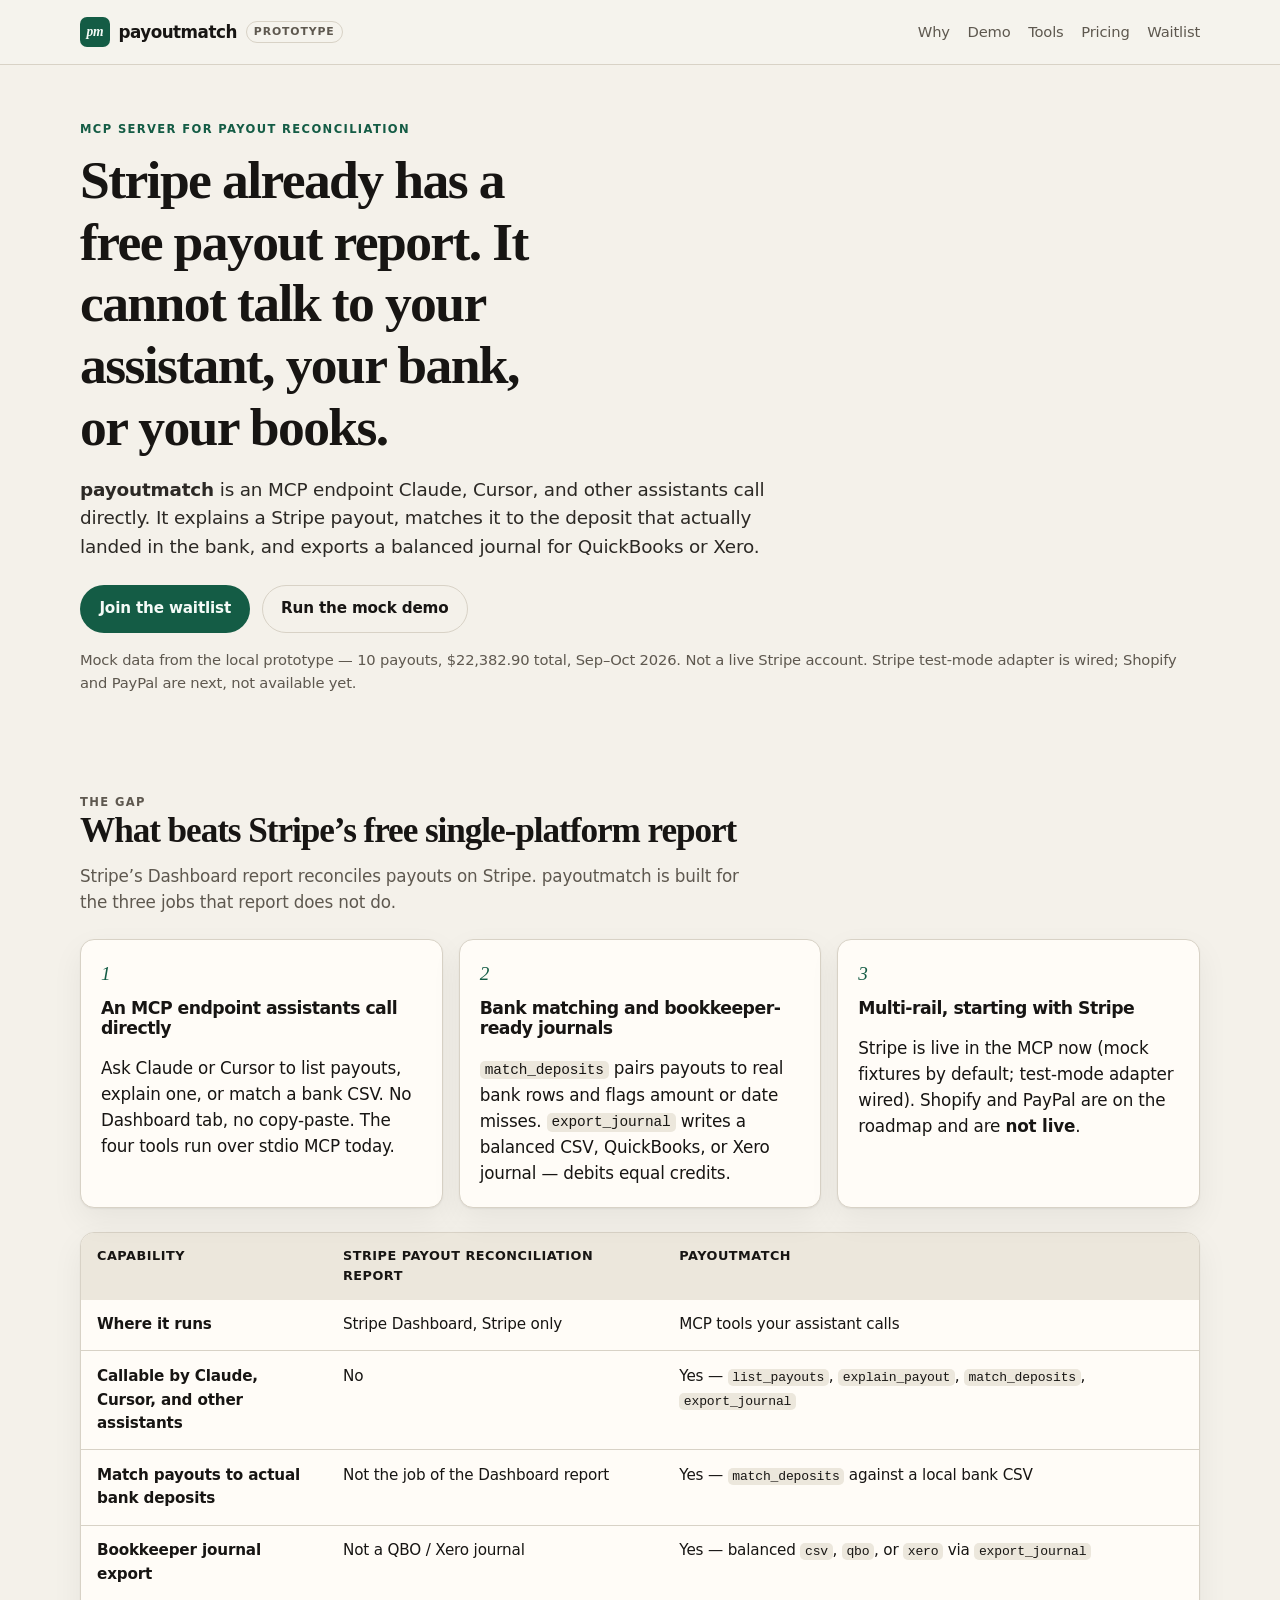
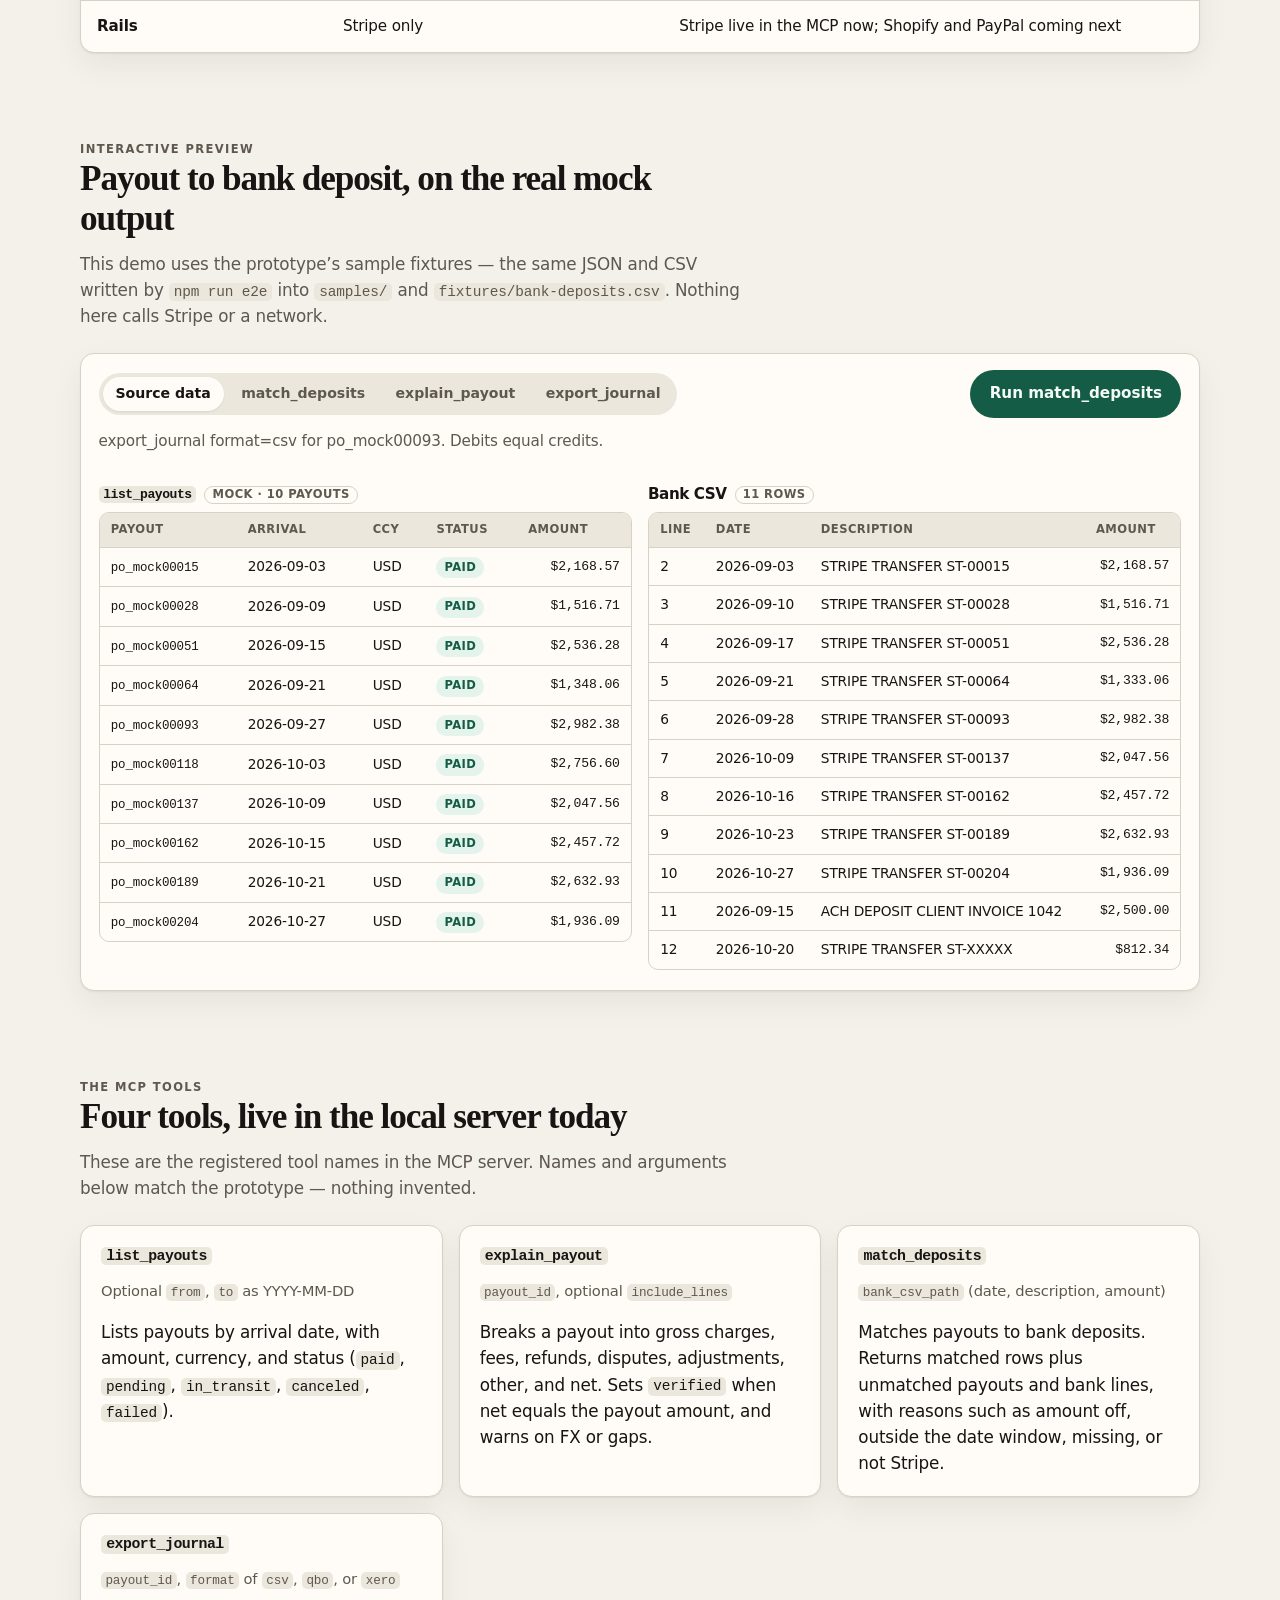
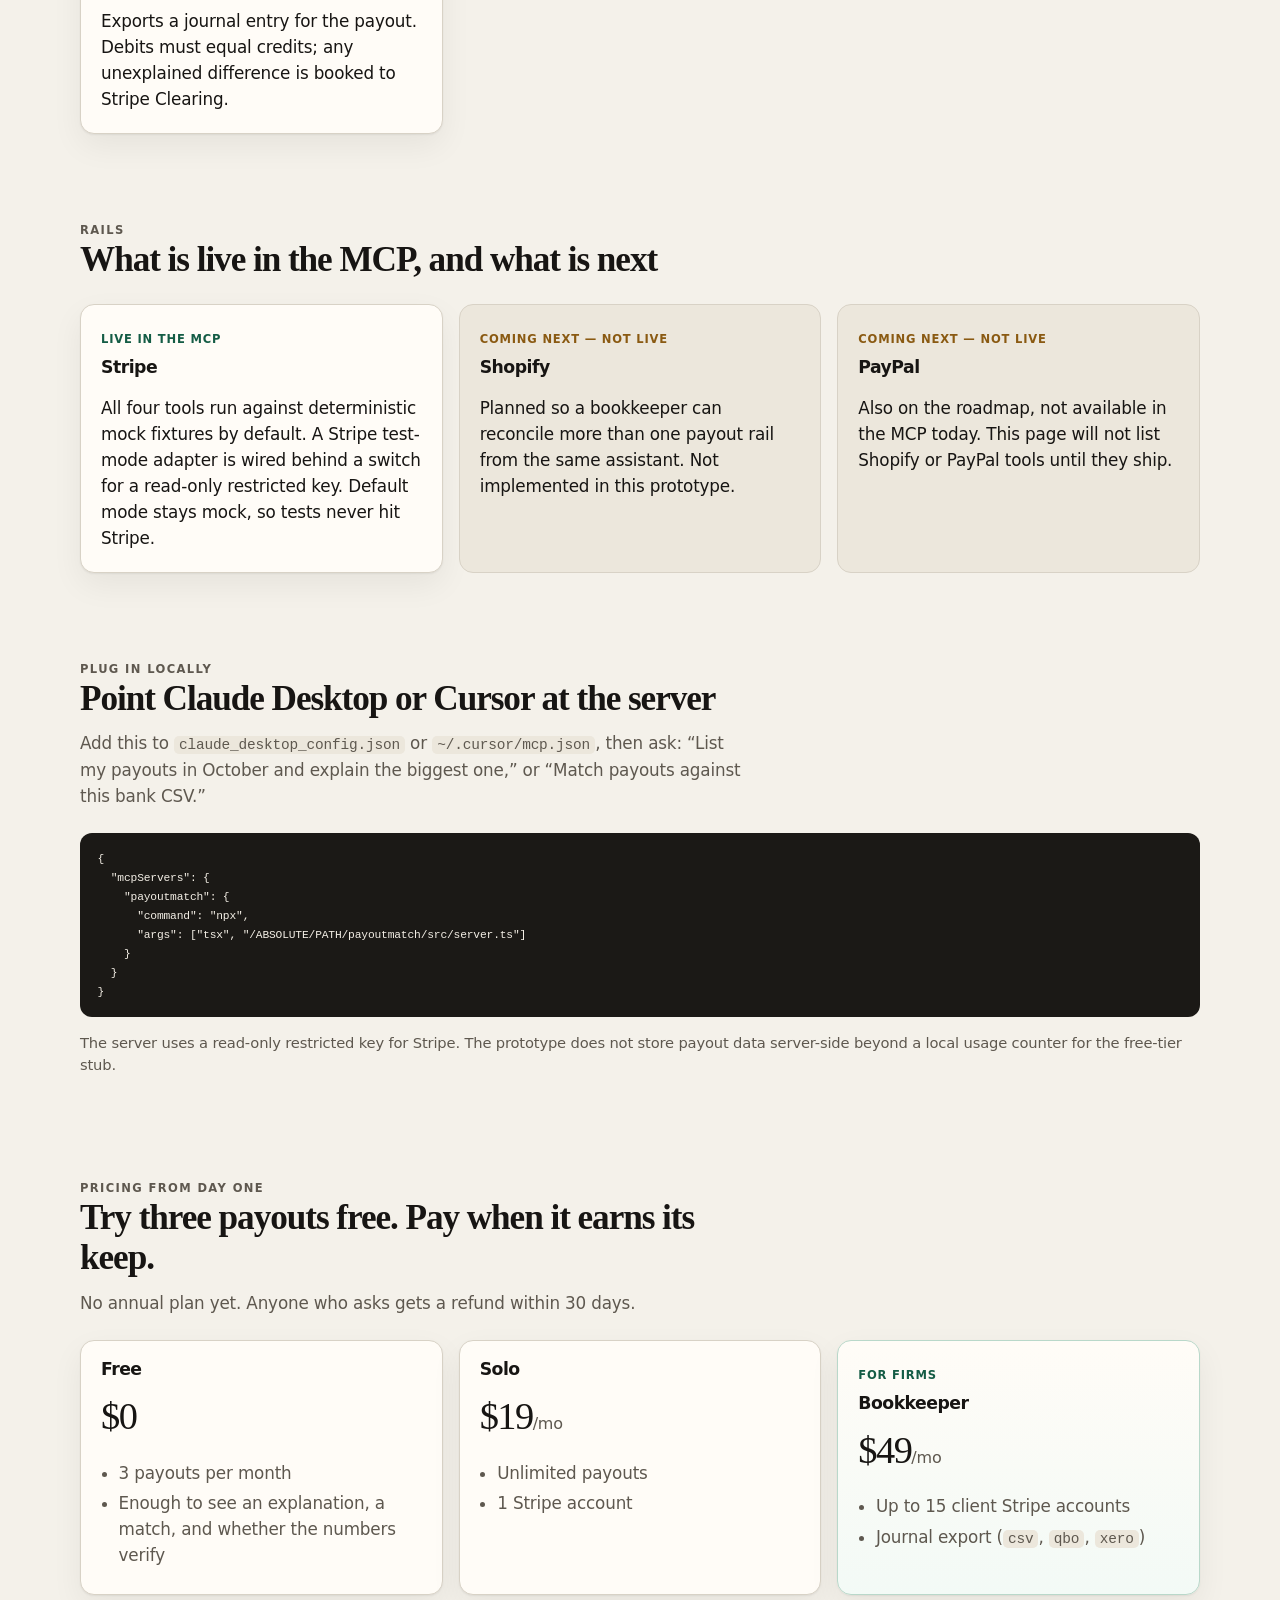
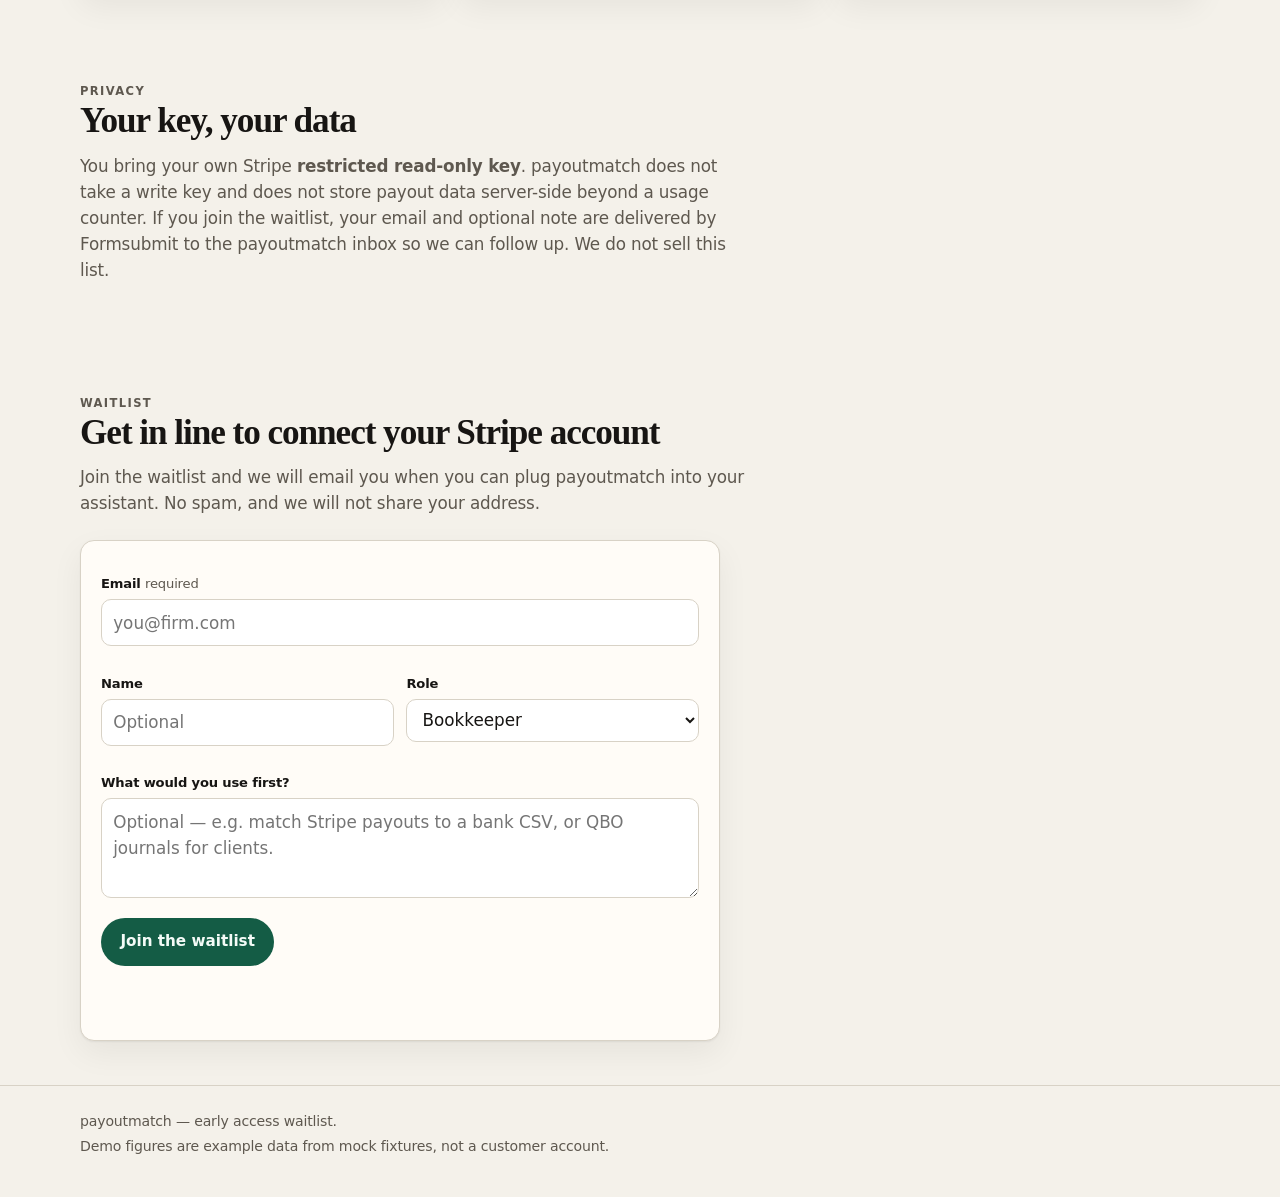
==== index.html @ 9a9a2bd5 "Publish payoutmatch landing at /payoutmatch/." ====
<!DOCTYPE html>
<html lang="en">
<head>
  <meta charset="utf-8">
  <meta name="viewport" content="width=device-width, initial-scale=1">
  <title>payoutmatch</title>
  <meta http-equiv="refresh" content="0; url=/payoutmatch/">
  <link rel="canonical" href="https://vuolo.github.io/payoutmatch/">
</head>
<body>
  <p>The payoutmatch waitlist is at <a href="/payoutmatch/">vuolo.github.io/payoutmatch/</a>.</p>
</body>
</html>
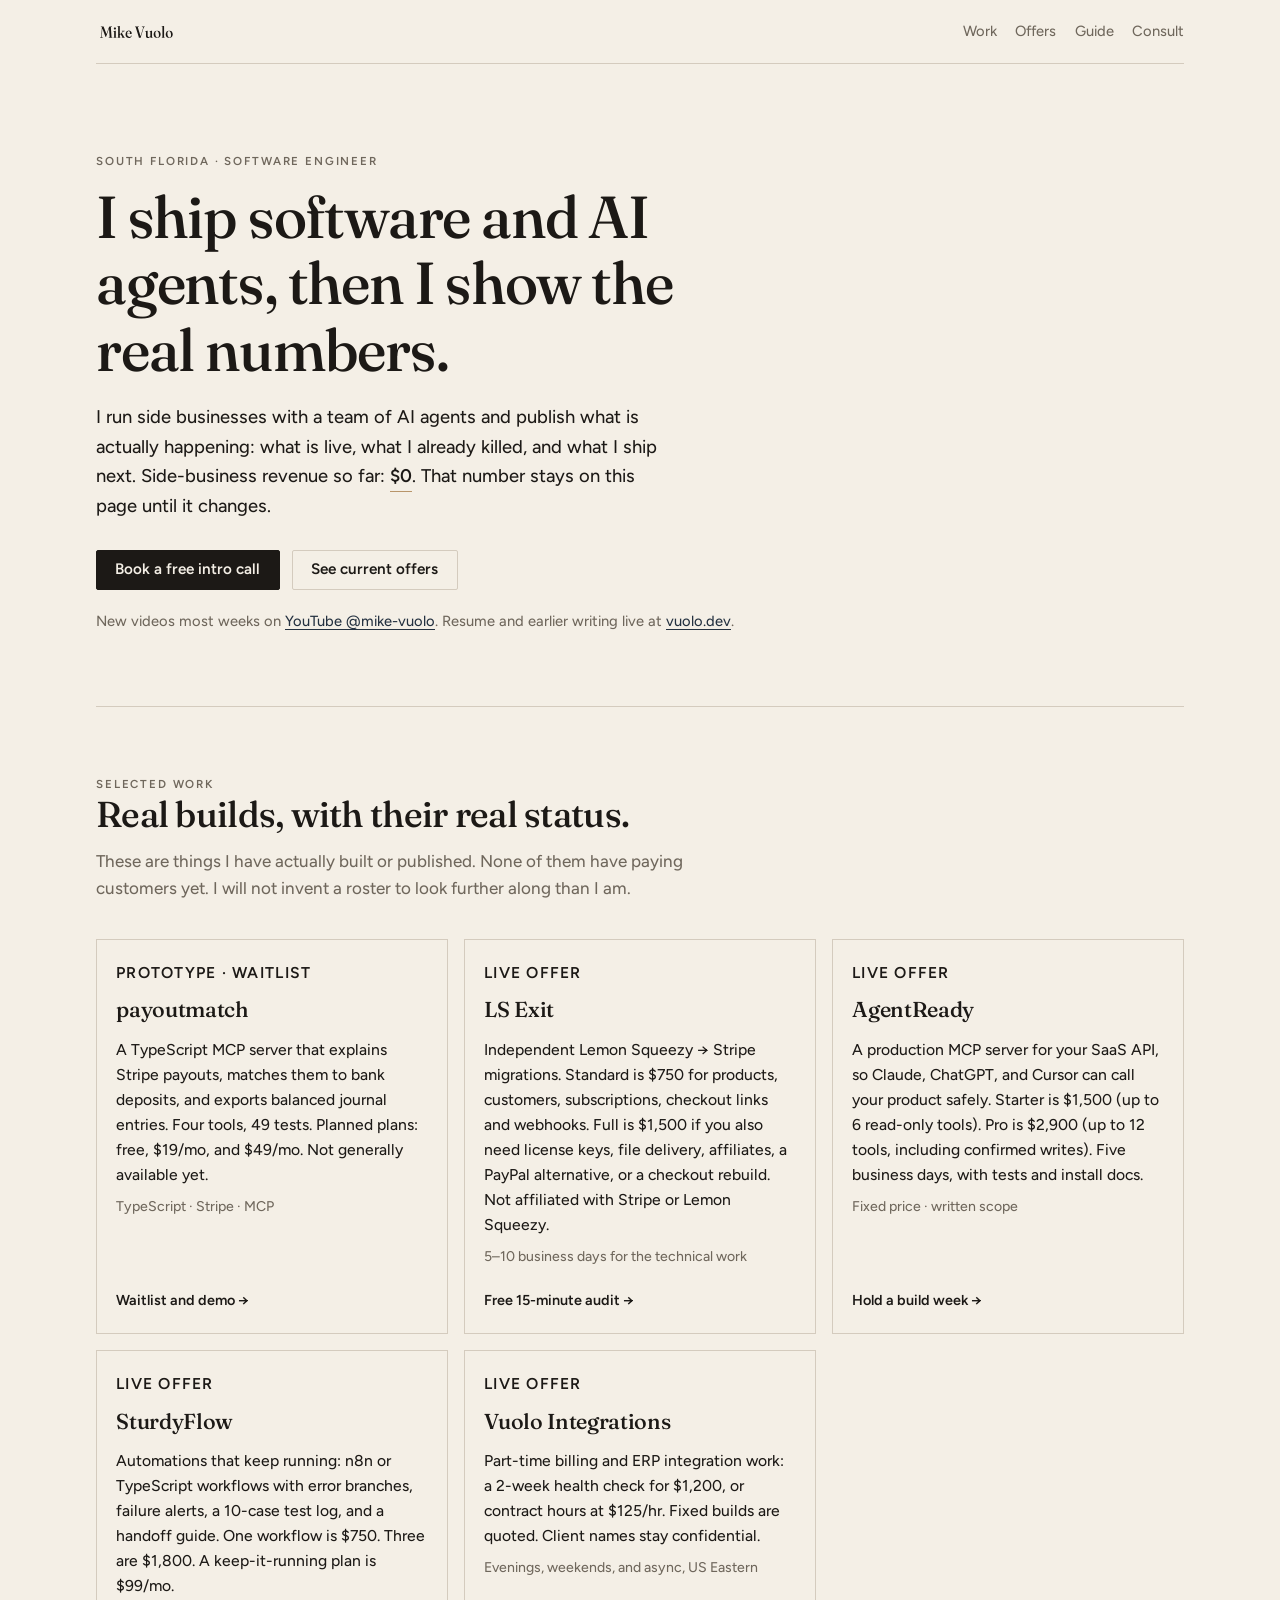
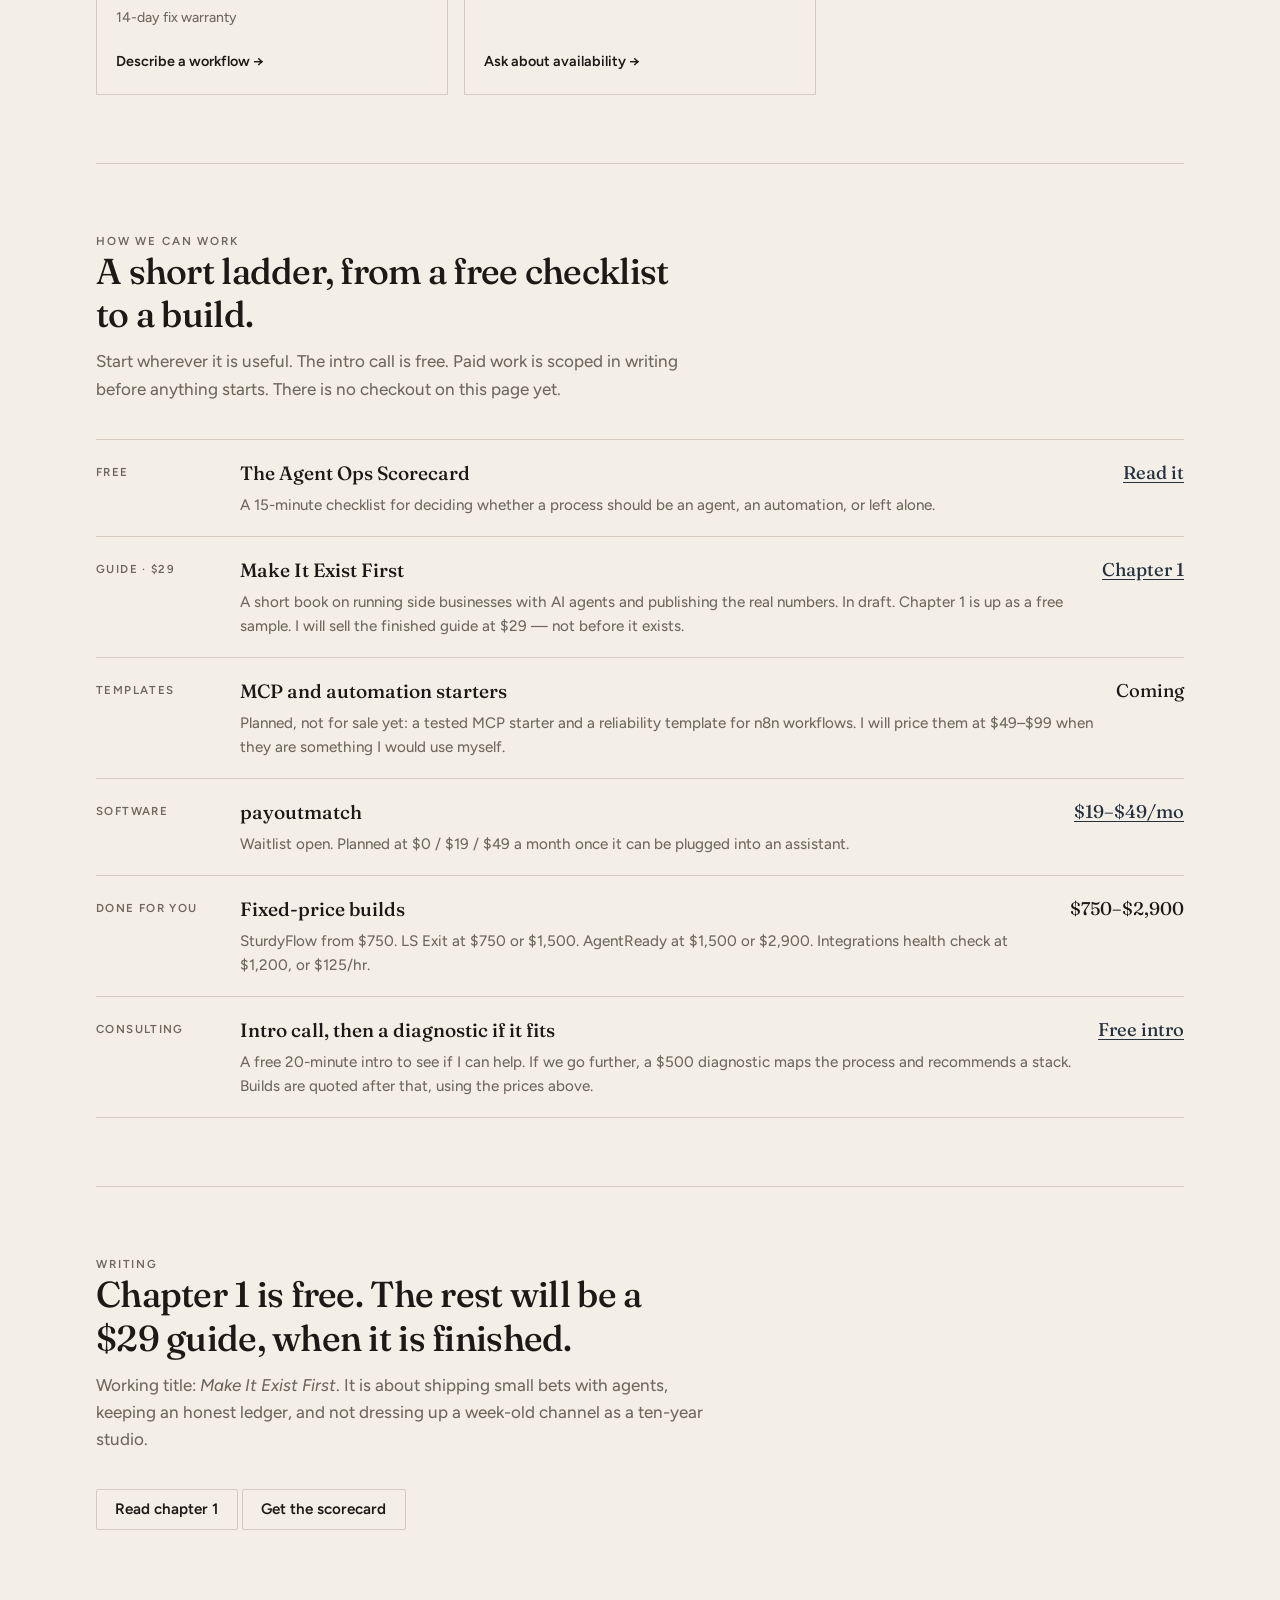
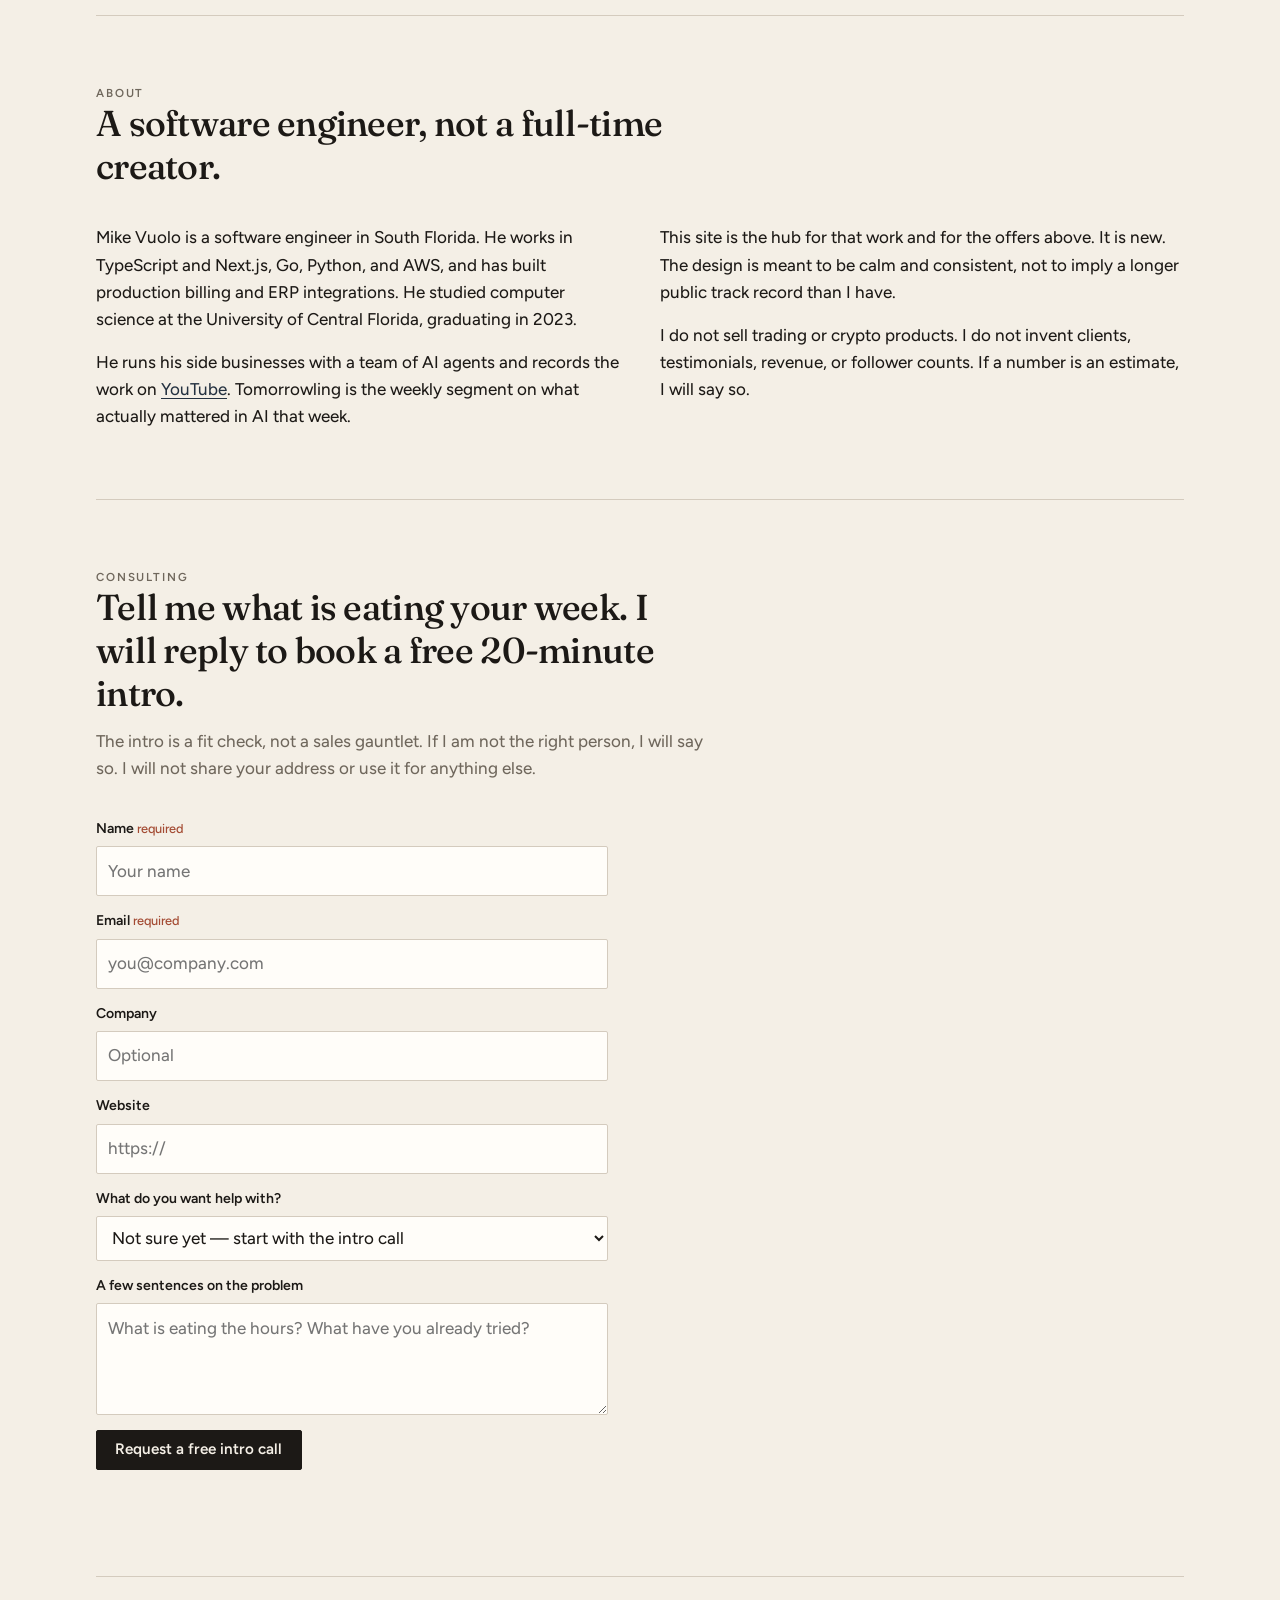
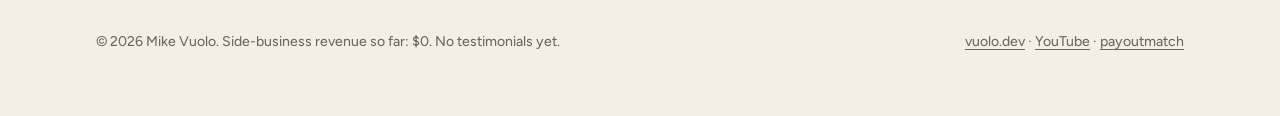
==== commit ad0f3df1: "Replace the root redirect with the Mike Vuolo hub site" ====
--- a/index.html
+++ b/index.html
@@ -3,11 +3,233 @@
 <head>
   <meta charset="utf-8">
   <meta name="viewport" content="width=device-width, initial-scale=1">
-  <title>payoutmatch</title>
-  <meta http-equiv="refresh" content="0; url=/payoutmatch/">
-  <link rel="canonical" href="https://vuolo.github.io/payoutmatch/">
+  <title>Mike Vuolo — software, agents, and the honest ledger</title>
+  <meta name="description" content="Mike Vuolo is a software engineer in South Florida. He builds MCP servers, automations, and billing tools, runs his side businesses with a team of AI agents, and publishes the real numbers — including when they are zero.">
+  <link rel="canonical" href="https://vuolo.github.io/">
+  <meta property="og:title" content="Mike Vuolo — software, agents, and the honest ledger">
+  <meta property="og:description" content="I ship software and AI agents, then I show the real numbers. Side-business revenue so far: $0.">
+  <meta property="og:url" content="https://vuolo.github.io/">
+  <meta property="og:type" content="website">
+  <link rel="icon" href="/assets/favicon.svg" type="image/svg+xml">
+  <link rel="preconnect" href="https://fonts.googleapis.com">
+  <link rel="preconnect" href="https://fonts.gstatic.com" crossorigin>
+  <link href="https://fonts.googleapis.com/css2?family=Figtree:ital,wght@0,400;0,500;0,600;0,700;1,400&family=Fraunces:opsz,wght@9..144,400;9..144,500;9..144,600&family=IBM+Plex+Mono:wght@400;500&display=swap" rel="stylesheet">
+  <link rel="stylesheet" href="/styles.css">
 </head>
 <body>
-  <p>The payoutmatch waitlist is at <a href="/payoutmatch/">vuolo.github.io/payoutmatch/</a>.</p>
+  <header class="wrap">
+    <nav class="nav" aria-label="Primary">
+      <a class="nav-mark" href="/"><img src="/assets/wordmark-mike-vuolo.svg" alt="Mike Vuolo"></a>
+      <ul class="nav-links">
+        <li><a href="#work">Work</a></li>
+        <li><a href="#offers">Offers</a></li>
+        <li><a href="#guide">Guide</a></li>
+        <li><a href="#consult">Consult</a></li>
+      </ul>
+    </nav>
+  </header>
+
+  <main>
+    <section class="hero wrap">
+      <p class="eyebrow">South Florida · software engineer</p>
+      <h1>I ship software and AI agents, then I show the real numbers.</h1>
+      <p class="lede">I run side businesses with a team of AI agents and publish what is actually happening: what is live, what I already killed, and what I ship next. Side-business revenue so far: <span class="zero">$0</span>. That number stays on this page until it changes.</p>
+      <div class="hero-actions">
+        <a class="btn btn-primary" href="#consult">Book a free intro call</a>
+        <a class="btn btn-ghost" href="#offers">See current offers</a>
+      </div>
+      <p class="hero-note">New videos most weeks on <a href="https://www.youtube.com/@mike-vuolo">YouTube @mike-vuolo</a>. Resume and earlier writing live at <a href="https://vuolo.dev">vuolo.dev</a>.</p>
+    </section>
+
+    <section class="section wrap" id="work">
+      <div class="section-head">
+        <p class="eyebrow">Selected work</p>
+        <h2>Real builds, with their real status.</h2>
+        <p>These are things I have actually built or published. None of them have paying customers yet. I will not invent a roster to look further along than I am.</p>
+      </div>
+      <div class="work-grid">
+        <article class="card">
+          <p class="status">Prototype · waitlist</p>
+          <h3>payoutmatch</h3>
+          <p>A TypeScript MCP server that explains Stripe payouts, matches them to bank deposits, and exports balanced journal entries. Four tools, 49 tests. Planned plans: free, $19/mo, and $49/mo. Not generally available yet.</p>
+          <p class="meta">TypeScript · Stripe · MCP</p>
+          <a class="more" href="https://vuolo.github.io/payoutmatch/">Waitlist and demo →</a>
+        </article>
+        <article class="card">
+          <p class="status">Live offer</p>
+          <h3>LS Exit</h3>
+          <p>Independent Lemon Squeezy → Stripe migrations. Standard is $750 for products, customers, subscriptions, checkout links and webhooks. Full is $1,500 if you also need license keys, file delivery, affiliates, a PayPal alternative, or a checkout rebuild. Not affiliated with Stripe or Lemon Squeezy.</p>
+          <p class="meta">5–10 business days for the technical work</p>
+          <a class="more" href="https://vuolo.github.io/lsmigrate/">Free 15-minute audit →</a>
+        </article>
+        <article class="card">
+          <p class="status">Live offer</p>
+          <h3>AgentReady</h3>
+          <p>A production MCP server for your SaaS API, so Claude, ChatGPT, and Cursor can call your product safely. Starter is $1,500 (up to 6 read-only tools). Pro is $2,900 (up to 12 tools, including confirmed writes). Five business days, with tests and install docs.</p>
+          <p class="meta">Fixed price · written scope</p>
+          <a class="more" href="https://vuolo.github.io/agentready/">Hold a build week →</a>
+        </article>
+        <article class="card">
+          <p class="status">Live offer</p>
+          <h3>SturdyFlow</h3>
+          <p>Automations that keep running: n8n or TypeScript workflows with error branches, failure alerts, a 10-case test log, and a handoff guide. One workflow is $750. Three are $1,800. A keep-it-running plan is $99/mo.</p>
+          <p class="meta">14-day fix warranty</p>
+          <a class="more" href="https://vuolo.github.io/sturdyflow/">Describe a workflow →</a>
+        </article>
+        <article class="card">
+          <p class="status">Live offer</p>
+          <h3>Vuolo Integrations</h3>
+          <p>Part-time billing and ERP integration work: a 2-week health check for $1,200, or contract hours at $125/hr. Fixed builds are quoted. Client names stay confidential.</p>
+          <p class="meta">Evenings, weekends, and async, US Eastern</p>
+          <a class="more" href="https://vuolo.github.io/integrations/">Ask about availability →</a>
+        </article>
+      </div>
+    </section>
+
+    <section class="section wrap" id="offers">
+      <div class="section-head">
+        <p class="eyebrow">How we can work</p>
+        <h2>A short ladder, from a free checklist to a build.</h2>
+        <p>Start wherever it is useful. The intro call is free. Paid work is scoped in writing before anything starts. There is no checkout on this page yet.</p>
+      </div>
+      <div class="ladder">
+        <div class="ladder-row">
+          <div class="rung">Free</div>
+          <div>
+            <h3>The Agent Ops Scorecard</h3>
+            <p>A 15-minute checklist for deciding whether a process should be an agent, an automation, or left alone.</p>
+          </div>
+          <div class="amount"><a href="/scorecard/">Read it</a></div>
+        </div>
+        <div class="ladder-row">
+          <div class="rung">Guide · $29</div>
+          <div>
+            <h3>Make It Exist First</h3>
+            <p>A short book on running side businesses with AI agents and publishing the real numbers. In draft. Chapter 1 is up as a free sample. I will sell the finished guide at $29 — not before it exists.</p>
+          </div>
+          <div class="amount"><a href="/guide/chapter-1.html">Chapter 1</a></div>
+        </div>
+        <div class="ladder-row">
+          <div class="rung">Templates</div>
+          <div>
+            <h3>MCP and automation starters</h3>
+            <p>Planned, not for sale yet: a tested MCP starter and a reliability template for n8n workflows. I will price them at $49–$99 when they are something I would use myself.</p>
+          </div>
+          <div class="amount">Coming</div>
+        </div>
+        <div class="ladder-row">
+          <div class="rung">Software</div>
+          <div>
+            <h3>payoutmatch</h3>
+            <p>Waitlist open. Planned at $0 / $19 / $49 a month once it can be plugged into an assistant.</p>
+          </div>
+          <div class="amount"><a href="https://vuolo.github.io/payoutmatch/">$19–$49/mo</a></div>
+        </div>
+        <div class="ladder-row">
+          <div class="rung">Done for you</div>
+          <div>
+            <h3>Fixed-price builds</h3>
+            <p>SturdyFlow from $750. LS Exit at $750 or $1,500. AgentReady at $1,500 or $2,900. Integrations health check at $1,200, or $125/hr.</p>
+          </div>
+          <div class="amount">$750–$2,900</div>
+        </div>
+        <div class="ladder-row">
+          <div class="rung">Consulting</div>
+          <div>
+            <h3>Intro call, then a diagnostic if it fits</h3>
+            <p>A free 20-minute intro to see if I can help. If we go further, a $500 diagnostic maps the process and recommends a stack. Builds are quoted after that, using the prices above.</p>
+          </div>
+          <div class="amount"><a href="#consult">Free intro</a></div>
+        </div>
+      </div>
+    </section>
+
+    <section class="section wrap" id="guide">
+      <div class="section-head">
+        <p class="eyebrow">Writing</p>
+        <h2>Chapter 1 is free. The rest will be a $29 guide, when it is finished.</h2>
+        <p>Working title: <em>Make It Exist First</em>. It is about shipping small bets with agents, keeping an honest ledger, and not dressing up a week-old channel as a ten-year studio.</p>
+      </div>
+      <p><a class="btn btn-ghost" href="/guide/chapter-1.html">Read chapter 1</a> <a class="btn btn-ghost" href="/scorecard/">Get the scorecard</a></p>
+    </section>
+
+    <section class="section wrap" id="about">
+      <div class="section-head">
+        <p class="eyebrow">About</p>
+        <h2>A software engineer, not a full-time creator.</h2>
+      </div>
+      <div class="bio">
+        <div>
+          <p>Mike Vuolo is a software engineer in South Florida. He works in TypeScript and Next.js, Go, Python, and AWS, and has built production billing and ERP integrations. He studied computer science at the University of Central Florida, graduating in 2023.</p>
+          <p>He runs his side businesses with a team of AI agents and records the work on <a href="https://www.youtube.com/@mike-vuolo">YouTube</a>. Tomorrowling is the weekly segment on what actually mattered in AI that week.</p>
+        </div>
+        <div>
+          <p>This site is the hub for that work and for the offers above. It is new. The design is meant to be calm and consistent, not to imply a longer public track record than I have.</p>
+          <p>I do not sell trading or crypto products. I do not invent clients, testimonials, revenue, or follower counts. If a number is an estimate, I will say so.</p>
+        </div>
+      </div>
+    </section>
+
+    <section class="section wrap" id="consult">
+      <div class="section-head">
+        <p class="eyebrow">Consulting</p>
+        <h2>Tell me what is eating your week. I will reply to book a free 20-minute intro.</h2>
+        <p>The intro is a fit check, not a sales gauntlet. If I am not the right person, I will say so. I will not share your address or use it for anything else.</p>
+      </div>
+      <form class="form" id="intake-form" novalidate>
+        <div class="honeypot" aria-hidden="true">
+          <label>Leave blank <input type="text" name="_honey" tabindex="-1" autocomplete="off"></label>
+        </div>
+        <div class="field">
+          <label for="name">Name <span class="req">required</span></label>
+          <input id="name" name="name" type="text" autocomplete="name" required placeholder="Your name">
+        </div>
+        <div class="field">
+          <label for="email">Email <span class="req">required</span></label>
+          <input id="email" name="email" type="email" autocomplete="email" required placeholder="you@company.com">
+        </div>
+        <div class="field">
+          <label for="company">Company</label>
+          <input id="company" name="company" type="text" autocomplete="organization" placeholder="Optional">
+        </div>
+        <div class="field">
+          <label for="site">Website</label>
+          <input id="site" name="site" type="url" placeholder="https://">
+        </div>
+        <div class="field">
+          <label for="interest">What do you want help with?</label>
+          <select id="interest" name="interest">
+            <option value="Not sure yet">Not sure yet — start with the intro call</option>
+            <option value="AgentReady MCP build">An MCP server for my product (AgentReady)</option>
+            <option value="SturdyFlow automation">A reliable automation (SturdyFlow)</option>
+            <option value="LS Exit migration">Lemon Squeezy → Stripe (LS Exit)</option>
+            <option value="Integrations">Billing or ERP integration work</option>
+            <option value="Diagnostic">A $500 diagnostic of our processes</option>
+            <option value="Other">Something else</option>
+          </select>
+        </div>
+        <div class="field">
+          <label for="note">A few sentences on the problem</label>
+          <textarea id="note" name="note" placeholder="What is eating the hours? What have you already tried?"></textarea>
+        </div>
+        <div>
+          <button type="submit" class="btn btn-primary" id="intake-submit">Request a free intro call</button>
+        </div>
+        <p class="form-msg" id="form-msg" role="status"></p>
+      </form>
+    </section>
+  </main>
+
+  <footer class="footer wrap">
+    <div class="footer-row">
+      <p>© 2026 Mike Vuolo. Side-business revenue so far: $0. No testimonials yet.</p>
+      <p>
+        <a href="https://vuolo.dev">vuolo.dev</a> ·
+        <a href="https://www.youtube.com/@mike-vuolo">YouTube</a> ·
+        <a href="https://vuolo.github.io/payoutmatch/">payoutmatch</a>
+      </p>
+    </div>
+  </footer>
+  <script src="/app.js"></script>
 </body>
 </html>
--- a/styles.css
+++ b/styles.css
@@ -0,0 +1,329 @@
+/* Mike Vuolo hub — brand tokens, Nov 24 2026 */
+:root {
+  --ink: #1C1916;
+  --paper: #F4EFE6;
+  --paper-deep: #E8E0D4;
+  --canal: #243140;
+  --terracotta: #A34A32;
+  --gold: #B8956A;
+  --muted: #6F675C;
+  --rule: #D4CBBE;
+  --on-canal: #F4EFE6;
+  --serif: "Fraunces", "Source Serif Pro", Georgia, serif;
+  --sans: "Figtree", "IBM Plex Sans", system-ui, sans-serif;
+  --mono: "IBM Plex Mono", ui-monospace, monospace;
+  --measure: 42rem;
+  --wide: 68rem;
+  --gap: 1.25rem;
+}
+* { box-sizing: border-box; }
+html { scroll-behavior: smooth; }
+@media (prefers-reduced-motion: reduce) {
+  html { scroll-behavior: auto; }
+  * { transition: none !important; }
+}
+body {
+  margin: 0;
+  background: var(--paper);
+  color: var(--ink);
+  font-family: var(--sans);
+  font-size: 1.0625rem;
+  line-height: 1.6;
+  font-weight: 450;
+  -webkit-font-smoothing: antialiased;
+}
+img { max-width: 100%; height: auto; display: block; }
+a { color: var(--canal); text-underline-offset: 0.18em; }
+a:hover { color: var(--terracotta); }
+.wrap {
+  width: min(var(--wide), calc(100% - 2.5rem));
+  margin-inline: auto;
+}
+.nav {
+  display: flex;
+  align-items: center;
+  justify-content: space-between;
+  gap: 1rem;
+  padding: 1.15rem 0 1.1rem;
+  border-bottom: 1px solid var(--rule);
+  flex-wrap: wrap;
+}
+.nav-mark {
+  display: inline-flex;
+  align-items: center;
+  text-decoration: none;
+  color: var(--ink);
+}
+.nav-mark img { height: 1.7rem; width: auto; }
+.nav-links {
+  display: flex;
+  flex-wrap: wrap;
+  gap: 0.25rem 1.15rem;
+  list-style: none;
+  margin: 0;
+  padding: 0;
+  font-size: 0.92rem;
+}
+.nav-links a { color: var(--muted); text-decoration: none; }
+.nav-links a:hover, .nav-links a:focus-visible { color: var(--ink); }
+.hero { padding: 5.5rem 0 4.5rem; }
+.eyebrow {
+  font-family: var(--sans);
+  font-size: 0.72rem;
+  letter-spacing: 0.16em;
+  text-transform: uppercase;
+  color: var(--muted);
+  margin: 0 0 0.85rem;
+  font-weight: 600;
+}
+.hero h1 {
+  font-family: var(--serif);
+  font-weight: 500;
+  font-size: clamp(2.15rem, 5.2vw, 3.7rem);
+  line-height: 1.12;
+  letter-spacing: -0.02em;
+  margin: 0 0 1.25rem;
+  max-width: 18ch;
+  font-optical-sizing: auto;
+}
+.lede {
+  max-width: 36rem;
+  font-size: 1.15rem;
+  color: var(--ink);
+  margin: 0 0 1.75rem;
+}
+.lede strong { font-weight: 600; }
+.hero-actions {
+  display: flex;
+  flex-wrap: wrap;
+  gap: 0.75rem;
+  margin-bottom: 1.25rem;
+}
+.btn {
+  display: inline-flex;
+  align-items: center;
+  justify-content: center;
+  padding: 0.72rem 1.15rem;
+  border-radius: 2px;
+  font: 600 0.95rem/1 var(--sans);
+  text-decoration: none;
+  border: 1px solid transparent;
+  cursor: pointer;
+  background: none;
+  color: var(--ink);
+}
+.btn-primary {
+  background: var(--ink);
+  color: var(--paper);
+  border-color: var(--ink);
+}
+.btn-primary:hover { background: var(--canal); border-color: var(--canal); color: var(--on-canal); }
+.btn-ghost {
+  border-color: var(--rule);
+  color: var(--ink);
+  background: transparent;
+}
+.btn-ghost:hover { border-color: var(--ink); }
+.hero-note {
+  margin: 0;
+  color: var(--muted);
+  font-size: 0.92rem;
+}
+.zero {
+  display: inline-block;
+  border-bottom: 1px solid var(--gold);
+  color: var(--ink);
+  font-weight: 600;
+}
+.section { padding: 4.25rem 0; border-top: 1px solid var(--rule); }
+.section-head { max-width: 38rem; margin-bottom: 2.25rem; }
+.section-head h2 {
+  font-family: var(--serif);
+  font-weight: 500;
+  font-size: clamp(1.7rem, 3vw, 2.25rem);
+  letter-spacing: -0.02em;
+  line-height: 1.2;
+  margin: 0 0 0.75rem;
+}
+.section-head p { margin: 0; color: var(--muted); }
+.work-grid, .offer-grid {
+  display: grid;
+  grid-template-columns: repeat(auto-fit, minmax(16.5rem, 1fr));
+  gap: 1rem;
+}
+.card {
+  background: var(--paper);
+  border: 1px solid var(--rule);
+  padding: 1.25rem 1.2rem 1.3rem;
+  display: flex;
+  flex-direction: column;
+  gap: 0.55rem;
+  min-height: 100%;
+}
+.card h3 {
+  font-family: var(--serif);
+  font-weight: 500;
+  font-size: 1.35rem;
+  margin: 0;
+  letter-spacing: -0.015em;
+}
+.card p { margin: 0; color: var(--ink); font-size: 0.98rem; }
+.card .meta { color: var(--muted); font-size: 0.88rem; }
+.status {
+  font-size: 0.72rem;
+  letter-spacing: 0.08em;
+  text-transform: uppercase;
+  font-weight: 600;
+  color: var(--canal);
+  margin: 0;
+}
+.card a.more {
+  margin-top: auto;
+  padding-top: 0.7rem;
+  font-size: 0.9rem;
+  font-weight: 600;
+  text-decoration: none;
+  color: var(--ink);
+}
+.card a.more:hover { color: var(--terracotta); }
+.price-row {
+  display: flex;
+  justify-content: space-between;
+  align-items: baseline;
+  gap: 1rem;
+  font-variant-numeric: tabular-nums;
+}
+.price-row .amount {
+  font-family: var(--serif);
+  font-size: 1.25rem;
+}
+.ladder {
+  display: grid;
+  gap: 0;
+  border-top: 1px solid var(--rule);
+}
+.ladder-row {
+  display: grid;
+  grid-template-columns: 8rem 1fr auto;
+  gap: 1rem;
+  padding: 1.15rem 0;
+  border-bottom: 1px solid var(--rule);
+  align-items: start;
+}
+.ladder-row .rung {
+  font-size: 0.72rem;
+  letter-spacing: 0.12em;
+  text-transform: uppercase;
+  font-weight: 600;
+  color: var(--muted);
+  padding-top: 0.3rem;
+}
+.ladder-row h3 {
+  font-family: var(--serif);
+  font-weight: 500;
+  font-size: 1.2rem;
+  margin: 0 0 0.25rem;
+}
+.ladder-row p { margin: 0; color: var(--muted); font-size: 0.95rem; }
+.ladder-row .amount {
+  font-family: var(--serif);
+  font-size: 1.15rem;
+  white-space: nowrap;
+  text-align: right;
+}
+@media (max-width: 700px) {
+  .ladder-row { grid-template-columns: 1fr; gap: 0.3rem; }
+  .ladder-row .amount { text-align: left; }
+}
+.bio {
+  display: grid;
+  grid-template-columns: 1fr 1fr;
+  gap: 2.5rem;
+  align-items: start;
+}
+.bio p { margin: 0 0 1rem; }
+.bio p:last-child { margin-bottom: 0; }
+@media (max-width: 800px) {
+  .bio { grid-template-columns: 1fr; }
+  .hero { padding: 3.5rem 0 3rem; }
+}
+.form {
+  display: grid;
+  gap: 0.9rem;
+  max-width: 32rem;
+}
+.field { display: grid; gap: 0.35rem; }
+.field label { font-size: 0.88rem; font-weight: 600; }
+.req { color: var(--terracotta); font-weight: 500; font-size: 0.8rem; }
+input, select, textarea {
+  font: inherit;
+  color: var(--ink);
+  background: #fffdf9;
+  border: 1px solid var(--rule);
+  border-radius: 2px;
+  padding: 0.65rem 0.7rem;
+  width: 100%;
+}
+input:focus, select:focus, textarea:focus {
+  outline: 2px solid var(--canal);
+  outline-offset: 1px;
+  border-color: var(--canal);
+}
+textarea { min-height: 7rem; resize: vertical; }
+.honeypot {
+  position: absolute;
+  left: -9999px;
+  height: 0;
+  overflow: hidden;
+}
+.form-msg { min-height: 1.3rem; font-size: 0.92rem; margin: 0.2rem 0 0; }
+.form-msg.is-ok { color: var(--canal); }
+.form-msg.is-err { color: var(--terracotta); }
+.footer {
+  padding: 2.5rem 0 3rem;
+  border-top: 1px solid var(--rule);
+  color: var(--muted);
+  font-size: 0.88rem;
+}
+.footer-row {
+  display: flex;
+  flex-wrap: wrap;
+  justify-content: space-between;
+  gap: 1rem;
+}
+.footer a { color: var(--muted); }
+.page-doc { padding: 3.5rem 0 5rem; }
+.page-doc .prose { max-width: var(--measure); }
+.page-doc h1 {
+  font-family: var(--serif);
+  font-weight: 500;
+  font-size: clamp(2rem, 4vw, 3rem);
+  line-height: 1.15;
+  letter-spacing: -0.02em;
+  margin: 0 0 0.75rem;
+}
+.page-doc h2 {
+  font-family: var(--serif);
+  font-weight: 500;
+  font-size: 1.5rem;
+  margin: 2.2rem 0 0.7rem;
+}
+.page-doc h3 { font-size: 1.05rem; margin: 1.5rem 0 0.4rem; }
+.page-doc p { margin: 0 0 1rem; }
+.page-doc ul, .page-doc ol { margin: 0 0 1.1rem; padding-left: 1.2rem; }
+.page-doc li { margin: 0 0 0.4rem; }
+.kicker { color: var(--muted); margin-bottom: 0.5rem; }
+hr.quiet { border: 0; border-top: 1px solid var(--rule); margin: 2rem 0; }
+.check-item {
+  border-bottom: 1px solid var(--rule);
+  padding: 0.85rem 0;
+  display: grid;
+  grid-template-columns: 1.4rem 1fr;
+  gap: 0.7rem;
+}
+.check-box {
+  width: 1.05rem;
+  height: 1.05rem;
+  border: 1px solid var(--ink);
+  margin-top: 0.25rem;
+}
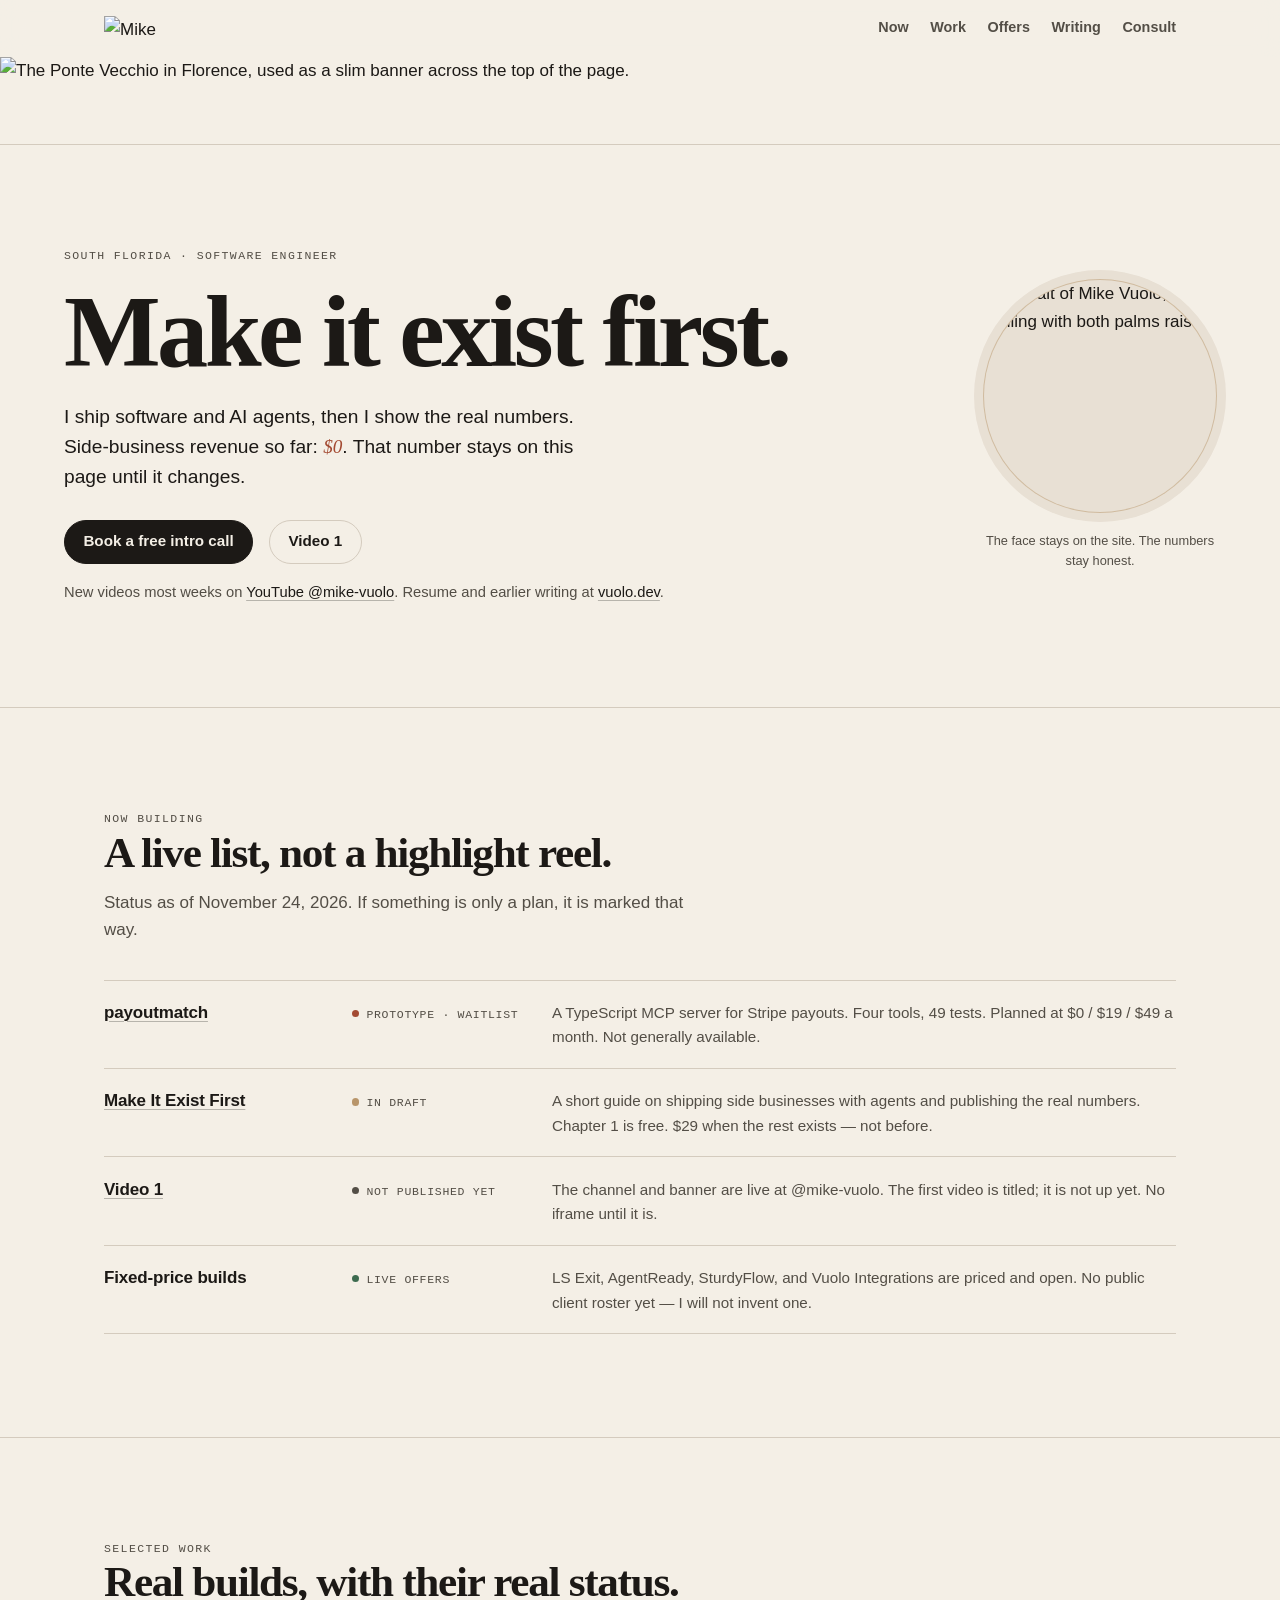
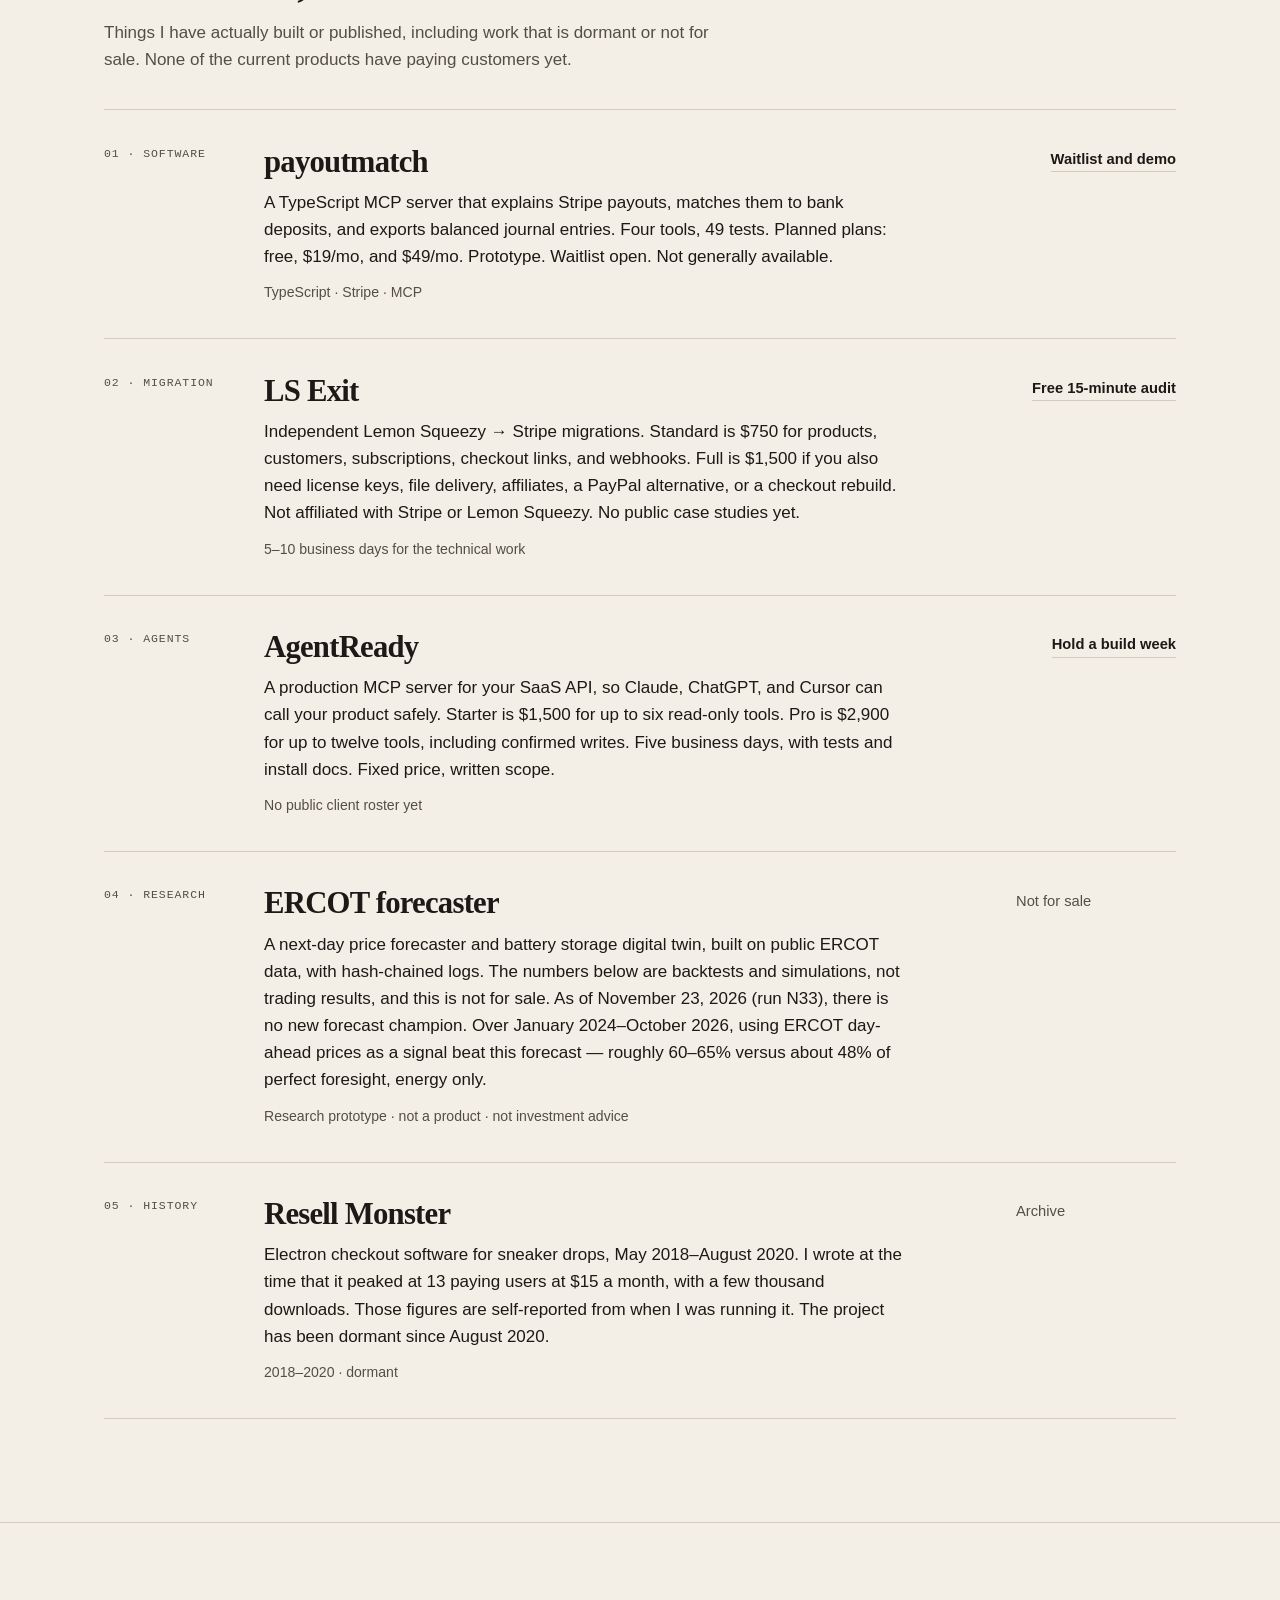
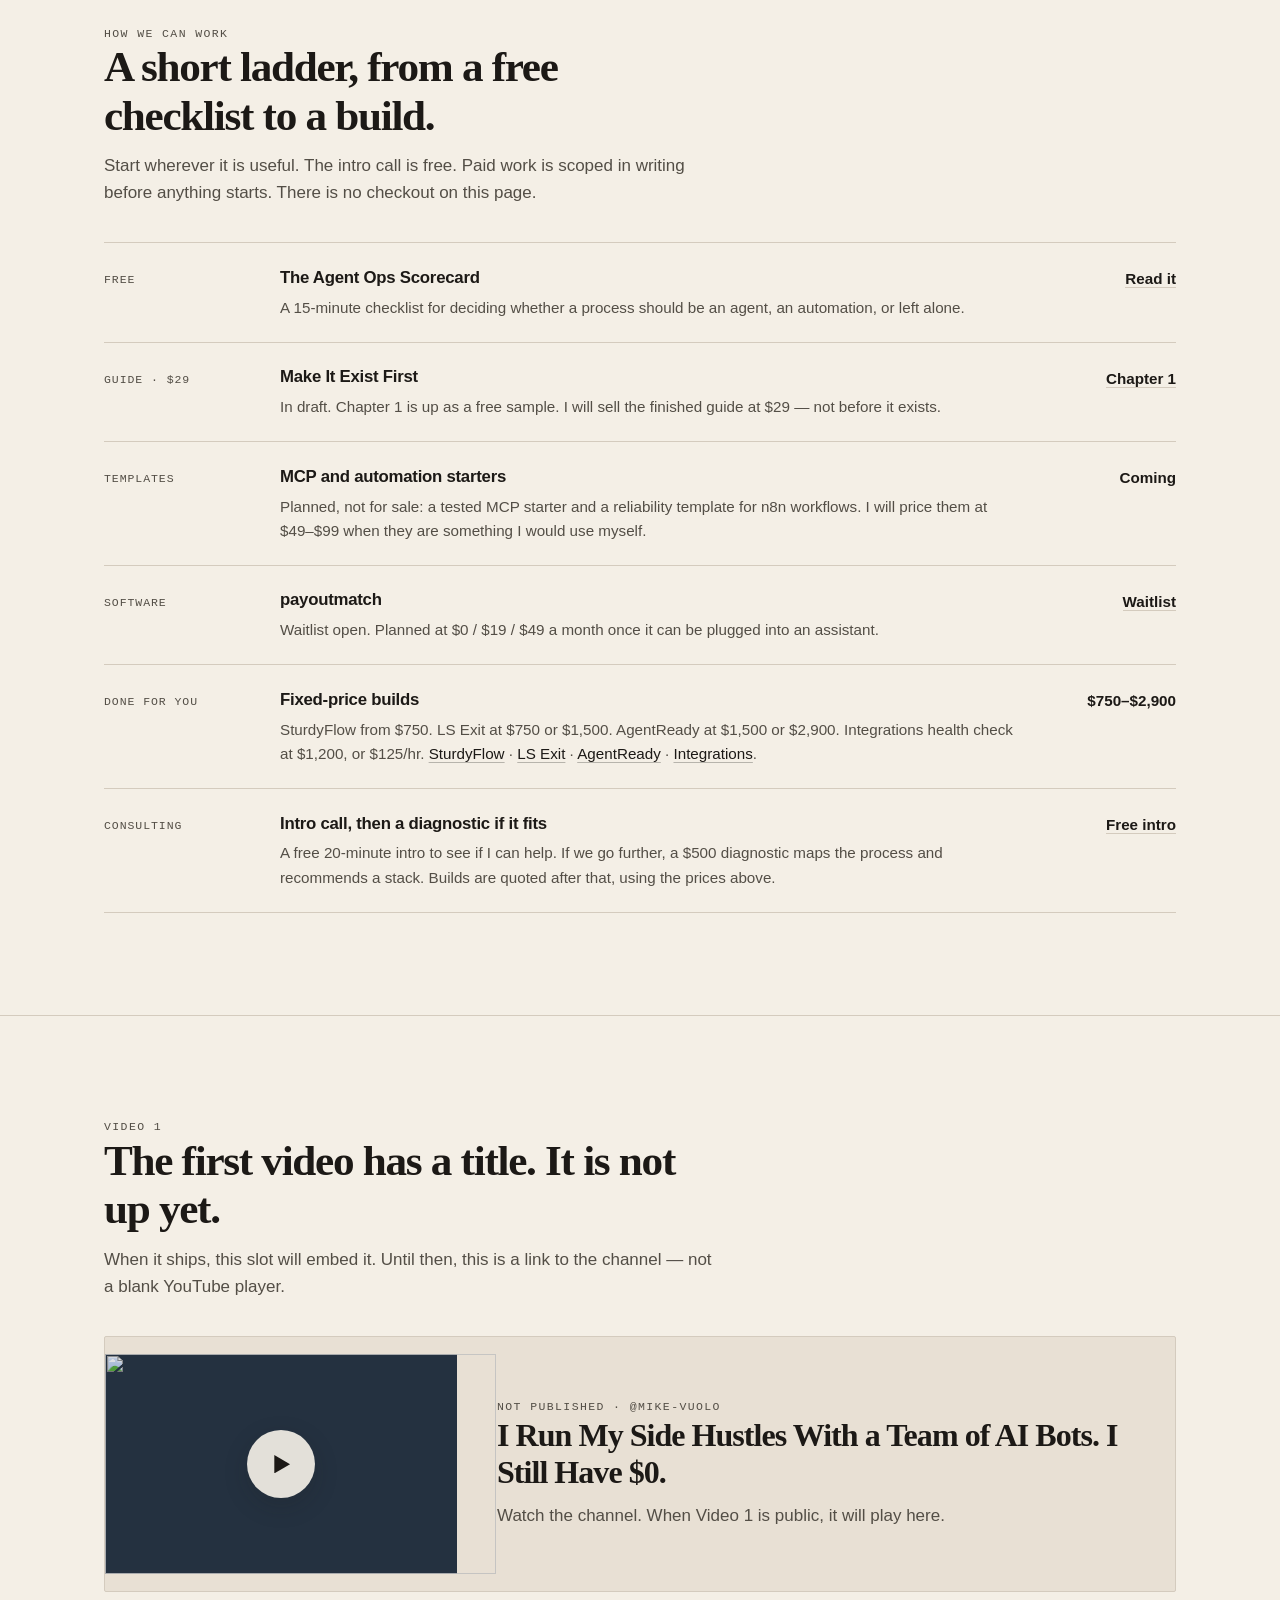
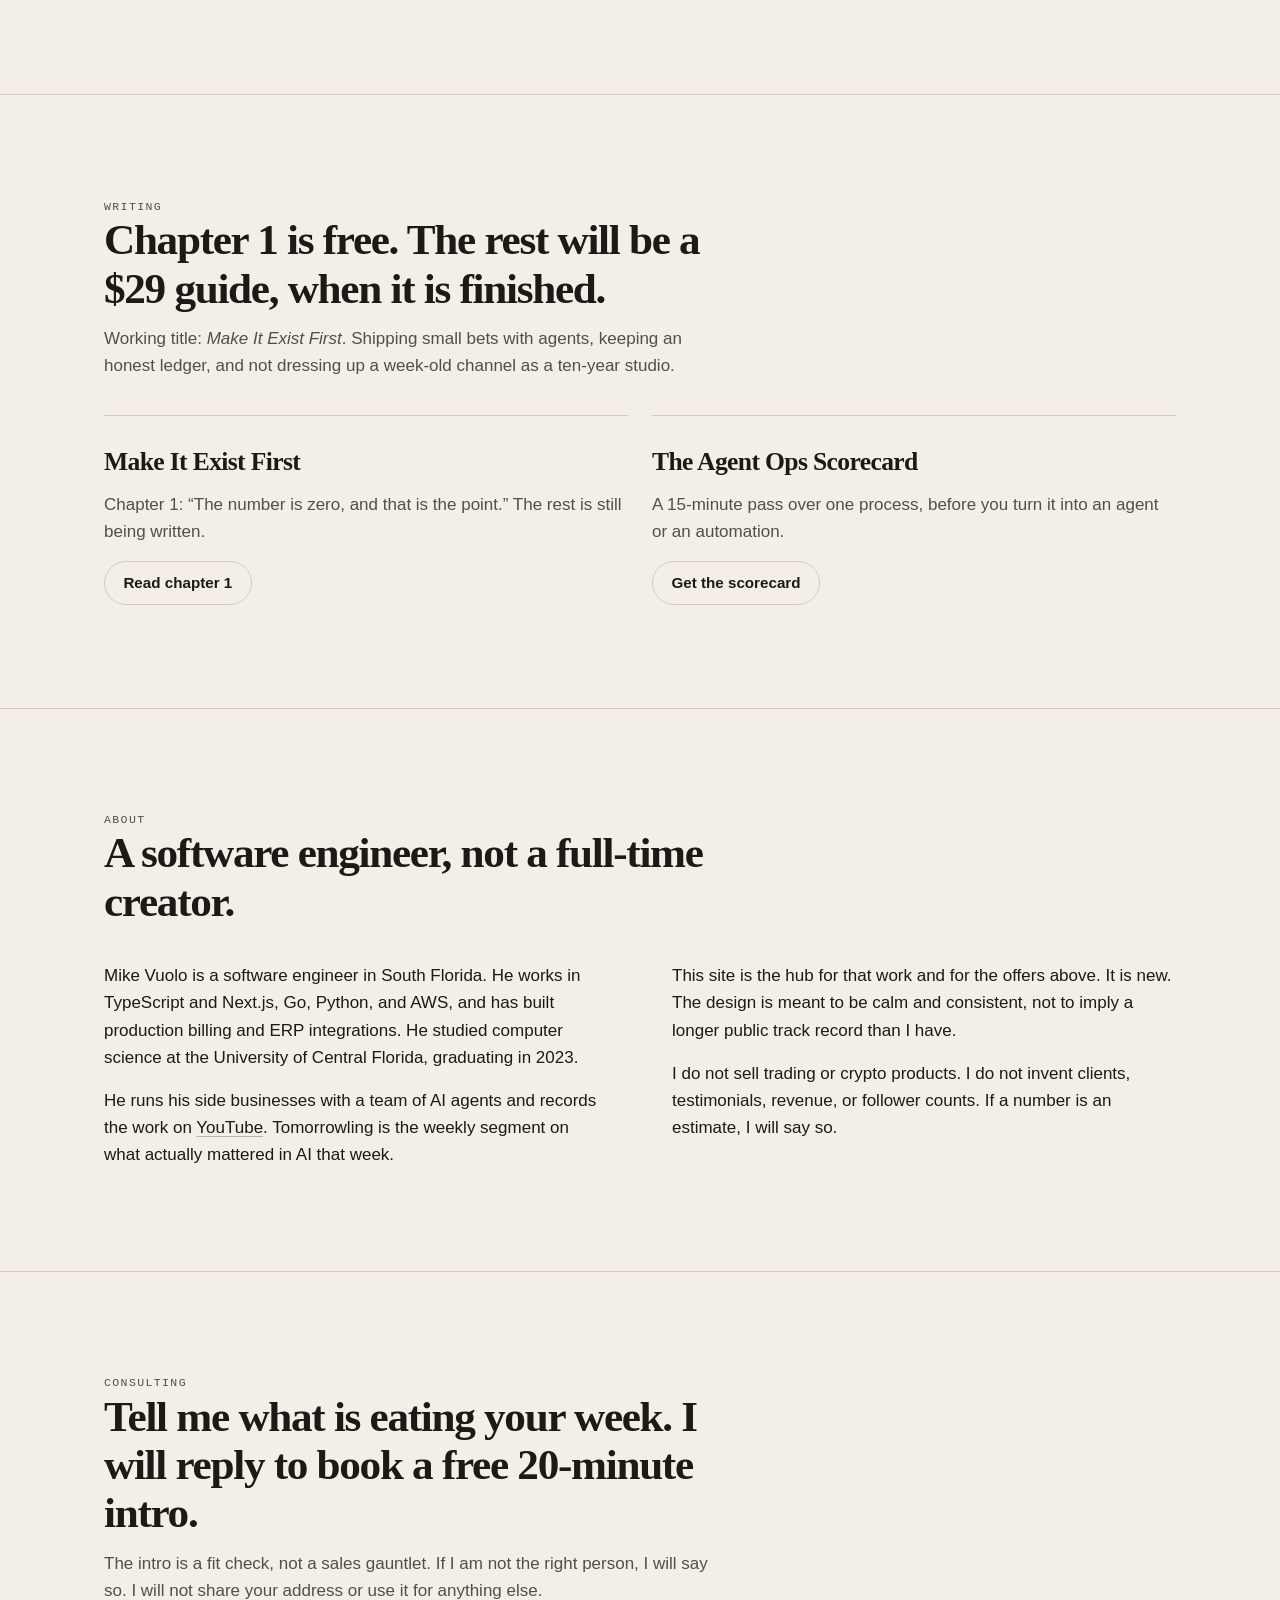
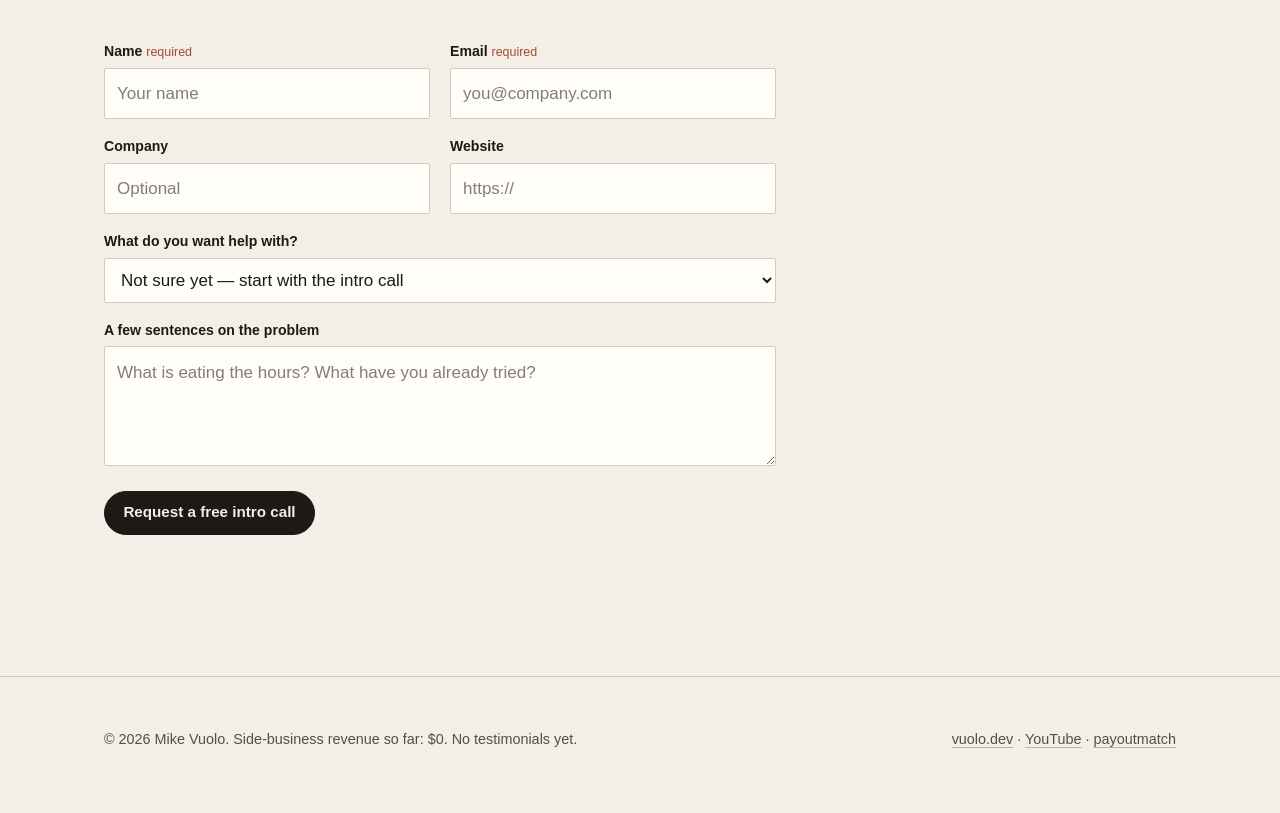
==== commit e5ded685: "Publish v2 hub: homepage, styles, intake script, README" ====
--- a/index.html
+++ b/index.html
@@ -3,233 +3,344 @@
 <head>
   <meta charset="utf-8">
   <meta name="viewport" content="width=device-width, initial-scale=1">
-  <title>Mike Vuolo — software, agents, and the honest ledger</title>
-  <meta name="description" content="Mike Vuolo is a software engineer in South Florida. He builds MCP servers, automations, and billing tools, runs his side businesses with a team of AI agents, and publishes the real numbers — including when they are zero.">
+  <title>Mike Vuolo — Make it exist first</title>
+  <meta name="description" content="Mike Vuolo is a software engineer in South Florida. He ships software and AI agents, then publishes the real numbers — including when they are zero.">
   <link rel="canonical" href="https://vuolo.github.io/">
-  <meta property="og:title" content="Mike Vuolo — software, agents, and the honest ledger">
+  <meta name="theme-color" content="#F4EFE6">
+  <meta name="color-scheme" content="light">
+  <meta property="og:title" content="Mike Vuolo — Make it exist first">
   <meta property="og:description" content="I ship software and AI agents, then I show the real numbers. Side-business revenue so far: $0.">
   <meta property="og:url" content="https://vuolo.github.io/">
   <meta property="og:type" content="website">
+  <meta property="og:image" content="https://vuolo.github.io/assets/og.jpg">
+  <meta property="og:image:width" content="1200">
+  <meta property="og:image:height" content="630">
+  <meta property="og:image:alt" content="Portrait of Mike Vuolo with the line Make it exist first.">
+  <meta name="twitter:card" content="summary_large_image">
+  <meta name="twitter:title" content="Mike Vuolo — Make it exist first">
+  <meta name="twitter:description" content="I ship software and AI agents, then I show the real numbers. Side-business revenue so far: $0.">
+  <meta name="twitter:image" content="https://vuolo.github.io/assets/og.jpg">
   <link rel="icon" href="/assets/favicon.svg" type="image/svg+xml">
-  <link rel="preconnect" href="https://fonts.googleapis.com">
-  <link rel="preconnect" href="https://fonts.gstatic.com" crossorigin>
-  <link href="https://fonts.googleapis.com/css2?family=Figtree:ital,wght@0,400;0,500;0,600;0,700;1,400&family=Fraunces:opsz,wght@9..144,400;9..144,500;9..144,600&family=IBM+Plex+Mono:wght@400;500&display=swap" rel="stylesheet">
+  <link rel="icon" href="/assets/favicon-32.png" type="image/png" sizes="32x32">
+  <link rel="apple-touch-icon" href="/assets/apple-touch.png">
+  <link rel="preload" href="/fonts/fraunces.woff2" as="font" type="font/woff2" crossorigin>
+  <link rel="preload" href="/fonts/figtree.woff2" as="font" type="font/woff2" crossorigin>
   <link rel="stylesheet" href="/styles.css">
+  <script type="application/ld+json">
+  {"@context":"https://schema.org","@type":"Person","name":"Mike Vuolo","url":"https://vuolo.github.io/","jobTitle":"Software engineer","sameAs":["https://vuolo.dev","https://www.youtube.com/@mike-vuolo"]}
+  </script>
 </head>
 <body>
-  <header class="wrap">
-    <nav class="nav" aria-label="Primary">
-      <a class="nav-mark" href="/"><img src="/assets/wordmark-mike-vuolo.svg" alt="Mike Vuolo"></a>
-      <ul class="nav-links">
-        <li><a href="#work">Work</a></li>
-        <li><a href="#offers">Offers</a></li>
-        <li><a href="#guide">Guide</a></li>
-        <li><a href="#consult">Consult</a></li>
-      </ul>
-    </nav>
+  <a class="skip" href="#main">Skip to content</a>
+  <header class="site-header" id="site-header">
+    <div class="wrap">
+      <nav class="nav" aria-label="Primary">
+        <a class="nav-mark" href="/"><img src="/assets/wordmark.svg" width="594" height="166" alt="Mike Vuolo"></a>
+        <ul class="nav-links">
+          <li><a href="#now">Now</a></li>
+          <li><a href="#work">Work</a></li>
+          <li><a href="#offers">Offers</a></li>
+          <li><a href="#guide">Writing</a></li>
+          <li><a href="#consult">Consult</a></li>
+        </ul>
+      </nav>
+    </div>
   </header>
-
-  <main>
+  <img class="band" src="/assets/ponte-800.webp" fetchpriority="low" decoding="async" srcset="/assets/ponte-800.webp 800w, /assets/ponte-1200.webp 1200w, /assets/ponte-1501.webp 1501w" sizes="100vw" width="1501" height="414" alt="The Ponte Vecchio in Florence, used as a slim banner across the top of the page.">
+
+  <main id="main">
     <section class="hero wrap">
-      <p class="eyebrow">South Florida · software engineer</p>
-      <h1>I ship software and AI agents, then I show the real numbers.</h1>
-      <p class="lede">I run side businesses with a team of AI agents and publish what is actually happening: what is live, what I already killed, and what I ship next. Side-business revenue so far: <span class="zero">$0</span>. That number stays on this page until it changes.</p>
-      <div class="hero-actions">
-        <a class="btn btn-primary" href="#consult">Book a free intro call</a>
-        <a class="btn btn-ghost" href="#offers">See current offers</a>
-      </div>
-      <p class="hero-note">New videos most weeks on <a href="https://www.youtube.com/@mike-vuolo">YouTube @mike-vuolo</a>. Resume and earlier writing live at <a href="https://vuolo.dev">vuolo.dev</a>.</p>
-    </section>
-
-    <section class="section wrap" id="work">
-      <div class="section-head">
-        <p class="eyebrow">Selected work</p>
-        <h2>Real builds, with their real status.</h2>
-        <p>These are things I have actually built or published. None of them have paying customers yet. I will not invent a roster to look further along than I am.</p>
-      </div>
-      <div class="work-grid">
-        <article class="card">
-          <p class="status">Prototype · waitlist</p>
-          <h3>payoutmatch</h3>
-          <p>A TypeScript MCP server that explains Stripe payouts, matches them to bank deposits, and exports balanced journal entries. Four tools, 49 tests. Planned plans: free, $19/mo, and $49/mo. Not generally available yet.</p>
-          <p class="meta">TypeScript · Stripe · MCP</p>
-          <a class="more" href="https://vuolo.github.io/payoutmatch/">Waitlist and demo →</a>
-        </article>
-        <article class="card">
-          <p class="status">Live offer</p>
-          <h3>LS Exit</h3>
-          <p>Independent Lemon Squeezy → Stripe migrations. Standard is $750 for products, customers, subscriptions, checkout links and webhooks. Full is $1,500 if you also need license keys, file delivery, affiliates, a PayPal alternative, or a checkout rebuild. Not affiliated with Stripe or Lemon Squeezy.</p>
-          <p class="meta">5–10 business days for the technical work</p>
-          <a class="more" href="https://vuolo.github.io/lsmigrate/">Free 15-minute audit →</a>
-        </article>
-        <article class="card">
-          <p class="status">Live offer</p>
-          <h3>AgentReady</h3>
-          <p>A production MCP server for your SaaS API, so Claude, ChatGPT, and Cursor can call your product safely. Starter is $1,500 (up to 6 read-only tools). Pro is $2,900 (up to 12 tools, including confirmed writes). Five business days, with tests and install docs.</p>
-          <p class="meta">Fixed price · written scope</p>
-          <a class="more" href="https://vuolo.github.io/agentready/">Hold a build week →</a>
-        </article>
-        <article class="card">
-          <p class="status">Live offer</p>
-          <h3>SturdyFlow</h3>
-          <p>Automations that keep running: n8n or TypeScript workflows with error branches, failure alerts, a 10-case test log, and a handoff guide. One workflow is $750. Three are $1,800. A keep-it-running plan is $99/mo.</p>
-          <p class="meta">14-day fix warranty</p>
-          <a class="more" href="https://vuolo.github.io/sturdyflow/">Describe a workflow →</a>
-        </article>
-        <article class="card">
-          <p class="status">Live offer</p>
-          <h3>Vuolo Integrations</h3>
-          <p>Part-time billing and ERP integration work: a 2-week health check for $1,200, or contract hours at $125/hr. Fixed builds are quoted. Client names stay confidential.</p>
-          <p class="meta">Evenings, weekends, and async, US Eastern</p>
-          <a class="more" href="https://vuolo.github.io/integrations/">Ask about availability →</a>
-        </article>
-      </div>
-    </section>
-
-    <section class="section wrap" id="offers">
-      <div class="section-head">
-        <p class="eyebrow">How we can work</p>
-        <h2>A short ladder, from a free checklist to a build.</h2>
-        <p>Start wherever it is useful. The intro call is free. Paid work is scoped in writing before anything starts. There is no checkout on this page yet.</p>
-      </div>
-      <div class="ladder">
-        <div class="ladder-row">
-          <div class="rung">Free</div>
+      <div class="hero-copy">
+        <p class="eyebrow">South Florida · software engineer</p>
+        <h1>Make it exist first.</h1>
+        <p class="lede">I ship software and AI agents, then I show the real numbers. Side-business revenue so far: <span class="zero">$0</span>. That number stays on this page until it changes.</p>
+        <div class="hero-actions">
+          <a class="btn btn-primary" href="#consult">Book a free intro call</a>
+          <a class="btn btn-ghost" href="#video">Video 1</a>
+        </div>
+        <p class="hero-note">New videos most weeks on <a href="https://www.youtube.com/@mike-vuolo">YouTube @mike-vuolo</a>. Resume and earlier writing at <a href="https://vuolo.dev">vuolo.dev</a>.</p>
+      </div>
+      <figure class="hero-photo">
+        <img src="/assets/mike-400.webp" fetchpriority="high" srcset="/assets/mike-200.webp 200w, /assets/mike-400.webp 400w" sizes="(max-width: 860px) 152px, 232px" width="400" height="400" alt="Portrait of Mike Vuolo, smiling with both palms raised.">
+        <figcaption>The face stays on the site. The numbers stay honest.</figcaption>
+      </figure>
+    </section>
+
+    <section class="section" id="now">
+      <div class="wrap">
+        <div class="section-head">
+          <p class="eyebrow">Now building</p>
+          <h2>A live list, not a highlight reel.</h2>
+          <p>Status as of November 24, 2026. If something is only a plan, it is marked that way.</p>
+        </div>
+        <ol class="now-list">
+          <li>
+            <span class="now-name"><a href="https://vuolo.github.io/payoutmatch/">payoutmatch</a></span>
+            <span class="now-status is-wait"><i aria-hidden="true"></i>Prototype · waitlist</span>
+            <p>A TypeScript MCP server for Stripe payouts. Four tools, 49 tests. Planned at $0 / $19 / $49 a month. Not generally available.</p>
+          </li>
+          <li>
+            <span class="now-name"><a href="/guide/chapter-1.html">Make It Exist First</a></span>
+            <span class="now-status is-draft"><i aria-hidden="true"></i>In draft</span>
+            <p>A short guide on shipping side businesses with agents and publishing the real numbers. Chapter 1 is free. $29 when the rest exists — not before.</p>
+          </li>
+          <li>
+            <span class="now-name"><a href="#video">Video 1</a></span>
+            <span class="now-status is-soon"><i aria-hidden="true"></i>Not published yet</span>
+            <p>The channel and banner are live at @mike-vuolo. The first video is titled; it is not up yet. No iframe until it is.</p>
+          </li>
+          <li>
+            <span class="now-name">Fixed-price builds</span>
+            <span class="now-status is-live"><i aria-hidden="true"></i>Live offers</span>
+            <p>LS Exit, AgentReady, SturdyFlow, and Vuolo Integrations are priced and open. No public client roster yet — I will not invent one.</p>
+          </li>
+        </ol>
+      </div>
+    </section>
+
+    <section class="section" id="work">
+      <div class="wrap">
+        <div class="section-head">
+          <p class="eyebrow">Selected work</p>
+          <h2>Real builds, with their real status.</h2>
+          <p>Things I have actually built or published, including work that is dormant or not for sale. None of the current products have paying customers yet.</p>
+        </div>
+        <div class="studies">
+          <article class="study">
+            <p class="study-kicker">01 · Software</p>
+            <div>
+              <h3>payoutmatch</h3>
+              <p>A TypeScript MCP server that explains Stripe payouts, matches them to bank deposits, and exports balanced journal entries. Four tools, 49 tests. Planned plans: free, $19/mo, and $49/mo. Prototype. Waitlist open. Not generally available.</p>
+              <p class="meta">TypeScript · Stripe · MCP</p>
+            </div>
+            <a class="more" href="https://vuolo.github.io/payoutmatch/">Waitlist and demo</a>
+          </article>
+          <article class="study">
+            <p class="study-kicker">02 · Migration</p>
+            <div>
+              <h3>LS Exit</h3>
+              <p>Independent Lemon Squeezy → Stripe migrations. Standard is $750 for products, customers, subscriptions, checkout links, and webhooks. Full is $1,500 if you also need license keys, file delivery, affiliates, a PayPal alternative, or a checkout rebuild. Not affiliated with Stripe or Lemon Squeezy. No public case studies yet.</p>
+              <p class="meta">5–10 business days for the technical work</p>
+            </div>
+            <a class="more" href="https://vuolo.github.io/lsmigrate/">Free 15-minute audit</a>
+          </article>
+          <article class="study">
+            <p class="study-kicker">03 · Agents</p>
+            <div>
+              <h3>AgentReady</h3>
+              <p>A production MCP server for your SaaS API, so Claude, ChatGPT, and Cursor can call your product safely. Starter is $1,500 for up to six read-only tools. Pro is $2,900 for up to twelve tools, including confirmed writes. Five business days, with tests and install docs. Fixed price, written scope.</p>
+              <p class="meta">No public client roster yet</p>
+            </div>
+            <a class="more" href="https://vuolo.github.io/agentready/">Hold a build week</a>
+          </article>
+          <article class="study">
+            <p class="study-kicker">04 · Research</p>
+            <div>
+              <h3>ERCOT forecaster</h3>
+              <p>A next-day price forecaster and battery storage digital twin, built on public ERCOT data, with hash-chained logs. The numbers below are backtests and simulations, not trading results, and this is not for sale. As of November 23, 2026 (run N33), there is no new forecast champion. Over January 2024–October 2026, using ERCOT day-ahead prices as a signal beat this forecast — roughly 60–65% versus about 48% of perfect foresight, energy only.</p>
+              <p class="meta">Research prototype · not a product · not investment advice</p>
+            </div>
+            <span class="quiet">Not for sale</span>
+          </article>
+          <article class="study">
+            <p class="study-kicker">05 · History</p>
+            <div>
+              <h3>Resell Monster</h3>
+              <p>Electron checkout software for sneaker drops, May 2018–August 2020. I wrote at the time that it peaked at 13 paying users at $15 a month, with a few thousand downloads. Those figures are self-reported from when I was running it. The project has been dormant since August 2020.</p>
+              <p class="meta">2018–2020 · dormant</p>
+            </div>
+            <span class="quiet">Archive</span>
+          </article>
+        </div>
+      </div>
+    </section>
+
+    <section class="section" id="offers">
+      <div class="wrap">
+        <div class="section-head">
+          <p class="eyebrow">How we can work</p>
+          <h2>A short ladder, from a free checklist to a build.</h2>
+          <p>Start wherever it is useful. The intro call is free. Paid work is scoped in writing before anything starts. There is no checkout on this page.</p>
+        </div>
+        <div class="ladder">
+          <div class="ladder-row">
+            <div class="rung">Free</div>
+            <div>
+              <h3>The Agent Ops Scorecard</h3>
+              <p>A 15-minute checklist for deciding whether a process should be an agent, an automation, or left alone.</p>
+            </div>
+            <div class="amount"><a href="/scorecard/">Read it</a></div>
+          </div>
+          <div class="ladder-row">
+            <div class="rung">Guide · $29</div>
+            <div>
+              <h3>Make It Exist First</h3>
+              <p>In draft. Chapter 1 is up as a free sample. I will sell the finished guide at $29 — not before it exists.</p>
+            </div>
+            <div class="amount"><a href="/guide/chapter-1.html">Chapter 1</a></div>
+          </div>
+          <div class="ladder-row">
+            <div class="rung">Templates</div>
+            <div>
+              <h3>MCP and automation starters</h3>
+              <p>Planned, not for sale: a tested MCP starter and a reliability template for n8n workflows. I will price them at $49–$99 when they are something I would use myself.</p>
+            </div>
+            <div class="amount">Coming</div>
+          </div>
+          <div class="ladder-row">
+            <div class="rung">Software</div>
+            <div>
+              <h3>payoutmatch</h3>
+              <p>Waitlist open. Planned at $0 / $19 / $49 a month once it can be plugged into an assistant.</p>
+            </div>
+            <div class="amount"><a href="https://vuolo.github.io/payoutmatch/">Waitlist</a></div>
+          </div>
+          <div class="ladder-row">
+            <div class="rung">Done for you</div>
+            <div>
+              <h3>Fixed-price builds</h3>
+              <p>SturdyFlow from $750. LS Exit at $750 or $1,500. AgentReady at $1,500 or $2,900. Integrations health check at $1,200, or $125/hr. <a href="https://vuolo.github.io/sturdyflow/">SturdyFlow</a> · <a href="https://vuolo.github.io/lsmigrate/">LS Exit</a> · <a href="https://vuolo.github.io/agentready/">AgentReady</a> · <a href="https://vuolo.github.io/integrations/">Integrations</a>.</p>
+            </div>
+            <div class="amount">$750–$2,900</div>
+          </div>
+          <div class="ladder-row">
+            <div class="rung">Consulting</div>
+            <div>
+              <h3>Intro call, then a diagnostic if it fits</h3>
+              <p>A free 20-minute intro to see if I can help. If we go further, a $500 diagnostic maps the process and recommends a stack. Builds are quoted after that, using the prices above.</p>
+            </div>
+            <div class="amount"><a href="#consult">Free intro</a></div>
+          </div>
+        </div>
+      </div>
+    </section>
+
+    <section class="section" id="video">
+      <div class="wrap">
+        <div class="section-head">
+          <p class="eyebrow">Video 1</p>
+          <h2>The first video has a title. It is not up yet.</h2>
+          <p>When it ships, this slot will embed it. Until then, this is a link to the channel — not a blank YouTube player.</p>
+        </div>
+        <a class="video-facade" href="https://www.youtube.com/@mike-vuolo">
+          <div class="video-still">
+            <img src="/assets/thumbnail-template.jpg" width="1280" height="720" alt="" loading="lazy" decoding="async">
+            <span class="play" aria-hidden="true">
+              <svg viewBox="0 0 12 14" xmlns="http://www.w3.org/2000/svg"><polygon points="0,0 12,7 0,14"/></svg>
+            </span>
+          </div>
+          <div class="video-copy">
+            <p class="eyebrow">Not published · @mike-vuolo</p>
+            <h3>I Run My Side Hustles With a Team of AI Bots. I Still Have $0.</h3>
+            <p>Watch the channel. When Video 1 is public, it will play here.</p>
+          </div>
+        </a>
+      </div>
+    </section>
+
+    <section class="section" id="guide">
+      <div class="wrap">
+        <div class="section-head">
+          <p class="eyebrow">Writing</p>
+          <h2>Chapter 1 is free. The rest will be a $29 guide, when it is finished.</h2>
+          <p>Working title: <em>Make It Exist First</em>. Shipping small bets with agents, keeping an honest ledger, and not dressing up a week-old channel as a ten-year studio.</p>
+        </div>
+        <div class="writing-row">
+          <article class="writing-card">
+            <h3>Make It Exist First</h3>
+            <p>Chapter 1: “The number is zero, and that is the point.” The rest is still being written.</p>
+            <a class="btn btn-ghost" href="/guide/chapter-1.html">Read chapter 1</a>
+          </article>
+          <article class="writing-card">
+            <h3>The Agent Ops Scorecard</h3>
+            <p>A 15-minute pass over one process, before you turn it into an agent or an automation.</p>
+            <a class="btn btn-ghost" href="/scorecard/">Get the scorecard</a>
+          </article>
+        </div>
+      </div>
+    </section>
+
+    <section class="section" id="about">
+      <div class="wrap">
+        <div class="section-head">
+          <p class="eyebrow">About</p>
+          <h2>A software engineer, not a full-time creator.</h2>
+        </div>
+        <div class="bio">
           <div>
-            <h3>The Agent Ops Scorecard</h3>
-            <p>A 15-minute checklist for deciding whether a process should be an agent, an automation, or left alone.</p>
-          </div>
-          <div class="amount"><a href="/scorecard/">Read it</a></div>
-        </div>
-        <div class="ladder-row">
-          <div class="rung">Guide · $29</div>
+            <p>Mike Vuolo is a software engineer in South Florida. He works in TypeScript and Next.js, Go, Python, and AWS, and has built production billing and ERP integrations. He studied computer science at the University of Central Florida, graduating in 2023.</p>
+            <p>He runs his side businesses with a team of AI agents and records the work on <a href="https://www.youtube.com/@mike-vuolo">YouTube</a>. Tomorrowling is the weekly segment on what actually mattered in AI that week.</p>
+          </div>
           <div>
-            <h3>Make It Exist First</h3>
-            <p>A short book on running side businesses with AI agents and publishing the real numbers. In draft. Chapter 1 is up as a free sample. I will sell the finished guide at $29 — not before it exists.</p>
-          </div>
-          <div class="amount"><a href="/guide/chapter-1.html">Chapter 1</a></div>
-        </div>
-        <div class="ladder-row">
-          <div class="rung">Templates</div>
-          <div>
-            <h3>MCP and automation starters</h3>
-            <p>Planned, not for sale yet: a tested MCP starter and a reliability template for n8n workflows. I will price them at $49–$99 when they are something I would use myself.</p>
-          </div>
-          <div class="amount">Coming</div>
-        </div>
-        <div class="ladder-row">
-          <div class="rung">Software</div>
-          <div>
-            <h3>payoutmatch</h3>
-            <p>Waitlist open. Planned at $0 / $19 / $49 a month once it can be plugged into an assistant.</p>
-          </div>
-          <div class="amount"><a href="https://vuolo.github.io/payoutmatch/">$19–$49/mo</a></div>
-        </div>
-        <div class="ladder-row">
-          <div class="rung">Done for you</div>
-          <div>
-            <h3>Fixed-price builds</h3>
-            <p>SturdyFlow from $750. LS Exit at $750 or $1,500. AgentReady at $1,500 or $2,900. Integrations health check at $1,200, or $125/hr.</p>
-          </div>
-          <div class="amount">$750–$2,900</div>
-        </div>
-        <div class="ladder-row">
-          <div class="rung">Consulting</div>
-          <div>
-            <h3>Intro call, then a diagnostic if it fits</h3>
-            <p>A free 20-minute intro to see if I can help. If we go further, a $500 diagnostic maps the process and recommends a stack. Builds are quoted after that, using the prices above.</p>
-          </div>
-          <div class="amount"><a href="#consult">Free intro</a></div>
-        </div>
-      </div>
-    </section>
-
-    <section class="section wrap" id="guide">
-      <div class="section-head">
-        <p class="eyebrow">Writing</p>
-        <h2>Chapter 1 is free. The rest will be a $29 guide, when it is finished.</h2>
-        <p>Working title: <em>Make It Exist First</em>. It is about shipping small bets with agents, keeping an honest ledger, and not dressing up a week-old channel as a ten-year studio.</p>
-      </div>
-      <p><a class="btn btn-ghost" href="/guide/chapter-1.html">Read chapter 1</a> <a class="btn btn-ghost" href="/scorecard/">Get the scorecard</a></p>
-    </section>
-
-    <section class="section wrap" id="about">
-      <div class="section-head">
-        <p class="eyebrow">About</p>
-        <h2>A software engineer, not a full-time creator.</h2>
-      </div>
-      <div class="bio">
-        <div>
-          <p>Mike Vuolo is a software engineer in South Florida. He works in TypeScript and Next.js, Go, Python, and AWS, and has built production billing and ERP integrations. He studied computer science at the University of Central Florida, graduating in 2023.</p>
-          <p>He runs his side businesses with a team of AI agents and records the work on <a href="https://www.youtube.com/@mike-vuolo">YouTube</a>. Tomorrowling is the weekly segment on what actually mattered in AI that week.</p>
-        </div>
-        <div>
-          <p>This site is the hub for that work and for the offers above. It is new. The design is meant to be calm and consistent, not to imply a longer public track record than I have.</p>
-          <p>I do not sell trading or crypto products. I do not invent clients, testimonials, revenue, or follower counts. If a number is an estimate, I will say so.</p>
-        </div>
-      </div>
-    </section>
-
-    <section class="section wrap" id="consult">
-      <div class="section-head">
-        <p class="eyebrow">Consulting</p>
-        <h2>Tell me what is eating your week. I will reply to book a free 20-minute intro.</h2>
-        <p>The intro is a fit check, not a sales gauntlet. If I am not the right person, I will say so. I will not share your address or use it for anything else.</p>
-      </div>
-      <form class="form" id="intake-form" novalidate>
-        <div class="honeypot" aria-hidden="true">
-          <label>Leave blank <input type="text" name="_honey" tabindex="-1" autocomplete="off"></label>
-        </div>
-        <div class="field">
-          <label for="name">Name <span class="req">required</span></label>
-          <input id="name" name="name" type="text" autocomplete="name" required placeholder="Your name">
-        </div>
-        <div class="field">
-          <label for="email">Email <span class="req">required</span></label>
-          <input id="email" name="email" type="email" autocomplete="email" required placeholder="you@company.com">
-        </div>
-        <div class="field">
-          <label for="company">Company</label>
-          <input id="company" name="company" type="text" autocomplete="organization" placeholder="Optional">
-        </div>
-        <div class="field">
-          <label for="site">Website</label>
-          <input id="site" name="site" type="url" placeholder="https://">
-        </div>
-        <div class="field">
-          <label for="interest">What do you want help with?</label>
-          <select id="interest" name="interest">
-            <option value="Not sure yet">Not sure yet — start with the intro call</option>
-            <option value="AgentReady MCP build">An MCP server for my product (AgentReady)</option>
-            <option value="SturdyFlow automation">A reliable automation (SturdyFlow)</option>
-            <option value="LS Exit migration">Lemon Squeezy → Stripe (LS Exit)</option>
-            <option value="Integrations">Billing or ERP integration work</option>
-            <option value="Diagnostic">A $500 diagnostic of our processes</option>
-            <option value="Other">Something else</option>
-          </select>
-        </div>
-        <div class="field">
-          <label for="note">A few sentences on the problem</label>
-          <textarea id="note" name="note" placeholder="What is eating the hours? What have you already tried?"></textarea>
-        </div>
-        <div>
-          <button type="submit" class="btn btn-primary" id="intake-submit">Request a free intro call</button>
-        </div>
-        <p class="form-msg" id="form-msg" role="status"></p>
-      </form>
+            <p>This site is the hub for that work and for the offers above. It is new. The design is meant to be calm and consistent, not to imply a longer public track record than I have.</p>
+            <p>I do not sell trading or crypto products. I do not invent clients, testimonials, revenue, or follower counts. If a number is an estimate, I will say so.</p>
+          </div>
+        </div>
+      </div>
+    </section>
+
+    <section class="section" id="consult">
+      <div class="wrap">
+        <div class="section-head">
+          <p class="eyebrow">Consulting</p>
+          <h2>Tell me what is eating your week. I will reply to book a free 20-minute intro.</h2>
+          <p>The intro is a fit check, not a sales gauntlet. If I am not the right person, I will say so. I will not share your address or use it for anything else.</p>
+        </div>
+        <form class="form" id="intake-form" novalidate>
+          <div class="honeypot" aria-hidden="true">
+            <label>Leave blank <input type="text" name="_honey" tabindex="-1" autocomplete="off"></label>
+          </div>
+          <div class="field">
+            <label for="name">Name <span class="req">required</span></label>
+            <input id="name" name="name" type="text" autocomplete="name" required placeholder="Your name">
+          </div>
+          <div class="field">
+            <label for="email">Email <span class="req">required</span></label>
+            <input id="email" name="email" type="email" autocomplete="email" required placeholder="you@company.com">
+          </div>
+          <div class="field">
+            <label for="company">Company</label>
+            <input id="company" name="company" type="text" autocomplete="organization" placeholder="Optional">
+          </div>
+          <div class="field">
+            <label for="site">Website</label>
+            <input id="site" name="site" type="url" placeholder="https://">
+          </div>
+          <div class="field field-full">
+            <label for="interest">What do you want help with?</label>
+            <select id="interest" name="interest">
+              <option value="Not sure yet">Not sure yet — start with the intro call</option>
+              <option value="AgentReady MCP build">An MCP server for my product (AgentReady)</option>
+              <option value="SturdyFlow automation">A reliable automation (SturdyFlow)</option>
+              <option value="LS Exit migration">Lemon Squeezy → Stripe (LS Exit)</option>
+              <option value="Integrations">Billing or ERP integration work</option>
+              <option value="Diagnostic">A $500 diagnostic of our processes</option>
+              <option value="Other">Something else</option>
+            </select>
+          </div>
+          <div class="field field-full">
+            <label for="note">A few sentences on the problem</label>
+            <textarea id="note" name="note" placeholder="What is eating the hours? What have you already tried?"></textarea>
+          </div>
+          <div class="field-full">
+            <button type="submit" class="btn btn-primary" id="intake-submit">Request a free intro call</button>
+          </div>
+          <p class="form-msg field-full" id="form-msg" role="status"></p>
+        </form>
+      </div>
     </section>
   </main>
 
-  <footer class="footer wrap">
-    <div class="footer-row">
+  <footer class="footer">
+    <div class="wrap footer-row">
       <p>© 2026 Mike Vuolo. Side-business revenue so far: $0. No testimonials yet.</p>
       <p>
-        <a href="https://vuolo.dev">vuolo.dev</a> ·
-        <a href="https://www.youtube.com/@mike-vuolo">YouTube</a> ·
-        <a href="https://vuolo.github.io/payoutmatch/">payoutmatch</a>
+        <a href="https://vuolo.dev">vuolo.dev</a>
+        · <a href="https://www.youtube.com/@mike-vuolo">YouTube</a>
+        · <a href="https://vuolo.github.io/payoutmatch/">payoutmatch</a>
       </p>
     </div>
   </footer>
-  <script src="/app.js"></script>
+  <script src="/app.js" defer></script>
 </body>
 </html>
--- a/styles.css
+++ b/styles.css
@@ -1,289 +1,479 @@
-/* Mike Vuolo hub — brand tokens, Nov 24 2026 */
+@font-face {
+  font-family: Fraunces;
+  src: url("/fonts/fraunces.woff2") format("woff2");
+  font-weight: 500 700;
+  font-style: normal;
+  font-display: swap;
+}
+@font-face {
+  font-family: Figtree;
+  src: url("/fonts/figtree.woff2") format("woff2");
+  font-weight: 400;
+  font-style: normal;
+  font-display: swap;
+}
+@font-face {
+  font-family: Figtree;
+  src: url("/fonts/figtree-semibold.woff2") format("woff2");
+  font-weight: 600;
+  font-style: normal;
+  font-display: swap;
+}
+
 :root {
-  --ink: #1C1916;
-  --paper: #F4EFE6;
-  --paper-deep: #E8E0D4;
+  --ink: #1c1916;
+  --paper: #f4efe6;
+  --paper-deep: #e8e0d4;
   --canal: #243140;
-  --terracotta: #A34A32;
-  --gold: #B8956A;
-  --muted: #6F675C;
-  --rule: #D4CBBE;
-  --on-canal: #F4EFE6;
-  --serif: "Fraunces", "Source Serif Pro", Georgia, serif;
-  --sans: "Figtree", "IBM Plex Sans", system-ui, sans-serif;
-  --mono: "IBM Plex Mono", ui-monospace, monospace;
-  --measure: 42rem;
-  --wide: 68rem;
-  --gap: 1.25rem;
-}
-* { box-sizing: border-box; }
+  --terracotta: #a34a32;
+  --gold: #b8956a;
+  --muted: #534e46;
+  --rule: #d4cbbe;
+  --white: #fffdf8;
+  --serif: Fraunces, "Iowan Old Style", "Palatino Linotype", Palatino, serif;
+  --sans: Figtree, "Source Sans 3", "Helvetica Neue", Helvetica, Arial, sans-serif;
+  --mono: ui-monospace, "SFMono-Regular", "Cascadia Mono", Menlo, Consolas, monospace;
+  --wrap: 72rem;
+  --measure: 38rem;
+  --pad: clamp(1.25rem, 4vw, 2.5rem);
+  --ease: cubic-bezier(0.22, 1, 0.36, 1);
+}
+
+*, *::before, *::after { box-sizing: border-box; }
 html { scroll-behavior: smooth; }
-@media (prefers-reduced-motion: reduce) {
-  html { scroll-behavior: auto; }
-  * { transition: none !important; }
-}
+html, body { margin: 0; padding: 0; }
 body {
-  margin: 0;
-  background: var(--paper);
-  color: var(--ink);
   font-family: var(--sans);
+  font-weight: 400;
   font-size: 1.0625rem;
   line-height: 1.6;
-  font-weight: 450;
+  color: var(--ink);
+  background: var(--paper);
   -webkit-font-smoothing: antialiased;
-}
-img { max-width: 100%; height: auto; display: block; }
-a { color: var(--canal); text-underline-offset: 0.18em; }
-a:hover { color: var(--terracotta); }
+  text-rendering: optimizeLegibility;
+}
+img, svg { display: block; max-width: 100%; height: auto; }
+a {
+  color: var(--ink);
+  text-underline-offset: 0.18em;
+  text-decoration-thickness: 1px;
+  text-decoration-color: color-mix(in srgb, var(--ink) 28%, transparent);
+}
+a:hover { text-decoration-color: var(--terracotta); color: var(--terracotta); }
+a:focus-visible, button:focus-visible, input:focus-visible, select:focus-visible, textarea:focus-visible {
+  outline: 2px solid var(--canal);
+  outline-offset: 3px;
+}
+.skip {
+  position: absolute;
+  left: var(--pad);
+  top: -4rem;
+  background: var(--ink);
+  color: var(--paper);
+  padding: 0.5rem 0.8rem;
+  z-index: 20;
+}
+.skip:focus { top: 0.5rem; }
+
 .wrap {
-  width: min(var(--wide), calc(100% - 2.5rem));
+  width: min(var(--wrap), 100%);
   margin-inline: auto;
-}
+  padding-inline: var(--pad);
+}
+
+.site-header {
+  position: sticky;
+  top: 0;
+  z-index: 10;
+  background: color-mix(in srgb, var(--paper) 92%, transparent);
+  backdrop-filter: blur(12px);
+  -webkit-backdrop-filter: blur(12px);
+  border-bottom: 1px solid transparent;
+}
+.site-header.is-stuck { border-bottom-color: var(--rule); }
 .nav {
   display: flex;
   align-items: center;
   justify-content: space-between;
   gap: 1rem;
-  padding: 1.15rem 0 1.1rem;
-  border-bottom: 1px solid var(--rule);
-  flex-wrap: wrap;
+  min-height: 3.5rem;
 }
 .nav-mark {
-  display: inline-flex;
+  display: flex;
   align-items: center;
   text-decoration: none;
-  color: var(--ink);
-}
-.nav-mark img { height: 1.7rem; width: auto; }
+  flex: 0 0 auto;
+}
+.nav-mark img {
+  height: 1.55rem;
+  width: auto;
+}
 .nav-links {
   display: flex;
-  flex-wrap: wrap;
-  gap: 0.25rem 1.15rem;
+  gap: 1.35rem;
   list-style: none;
   margin: 0;
   padding: 0;
-  font-size: 0.92rem;
-}
-.nav-links a { color: var(--muted); text-decoration: none; }
-.nav-links a:hover, .nav-links a:focus-visible { color: var(--ink); }
-.hero { padding: 5.5rem 0 4.5rem; }
+  font-size: 0.9rem;
+  font-weight: 600;
+}
+.nav-links a { text-decoration: none; color: var(--muted); }
+.nav-links a:hover { color: var(--ink); }
+
+.band {
+  display: block;
+  height: 5.5rem;
+  width: 100%;
+  object-fit: cover;
+  object-position: 50% 42%;
+  border-bottom: 1px solid var(--rule);
+}
+
+.hero {
+  display: grid;
+  grid-template-columns: minmax(0, 1fr) 16rem;
+  gap: clamp(2rem, 5vw, 4.5rem);
+  align-items: center;
+  padding: clamp(3.5rem, 8vw, 7.5rem) 0 clamp(4rem, 8vw, 7rem);
+}
 .eyebrow {
-  font-family: var(--sans);
+  font-family: var(--mono);
   font-size: 0.72rem;
-  letter-spacing: 0.16em;
+  font-weight: 500;
+  letter-spacing: 0.12em;
   text-transform: uppercase;
   color: var(--muted);
-  margin: 0 0 0.85rem;
-  font-weight: 600;
+  margin: 0 0 1.1rem;
 }
 .hero h1 {
   font-family: var(--serif);
+  font-weight: 600;
+  font-size: clamp(3.15rem, 8.4vw, 6.4rem);
+  line-height: 0.95;
+  letter-spacing: -0.035em;
+  margin: 0 0 1.35rem;
+}
+.lede {
+  font-size: clamp(1.05rem, 1.5vw, 1.2rem);
+  line-height: 1.55;
+  max-width: 34rem;
+  margin: 0 0 1.75rem;
+  color: var(--ink);
+}
+.lede .zero {
+  font-family: var(--serif);
+  font-style: italic;
   font-weight: 500;
-  font-size: clamp(2.15rem, 5.2vw, 3.7rem);
-  line-height: 1.12;
-  letter-spacing: -0.02em;
-  margin: 0 0 1.25rem;
-  max-width: 18ch;
-  font-optical-sizing: auto;
-}
-.lede {
-  max-width: 36rem;
-  font-size: 1.15rem;
-  color: var(--ink);
-  margin: 0 0 1.75rem;
-}
-.lede strong { font-weight: 600; }
+  color: var(--terracotta);
+}
 .hero-actions {
   display: flex;
   flex-wrap: wrap;
-  gap: 0.75rem;
-  margin-bottom: 1.25rem;
-}
+  gap: 0.75rem 1rem;
+  align-items: center;
+  margin-bottom: 1.1rem;
+}
+.hero-note {
+  margin: 0;
+  color: var(--muted);
+  font-size: 0.92rem;
+}
+.hero-photo {
+  margin: 0;
+  justify-self: end;
+  width: 14.5rem;
+}
+.hero-photo img {
+  width: 14.5rem;
+  height: 14.5rem;
+  border-radius: 50%;
+  background: var(--paper-deep);
+  box-shadow: 0 0 0 1px color-mix(in srgb, var(--gold) 50%, transparent), 0 0 0 10px var(--paper-deep);
+}
+.hero-photo figcaption {
+  margin-top: 1.15rem;
+  text-align: center;
+  font-size: 0.8rem;
+  color: var(--muted);
+}
+
 .btn {
   display: inline-flex;
   align-items: center;
   justify-content: center;
-  padding: 0.72rem 1.15rem;
-  border-radius: 2px;
-  font: 600 0.95rem/1 var(--sans);
+  min-height: 2.75rem;
+  padding: 0.55rem 1.15rem;
+  border-radius: 999px;
+  border: 1px solid transparent;
+  font: inherit;
+  font-size: 0.95rem;
+  font-weight: 600;
   text-decoration: none;
-  border: 1px solid transparent;
   cursor: pointer;
-  background: none;
-  color: var(--ink);
+  transition: background 0.2s var(--ease), color 0.2s var(--ease), border-color 0.2s var(--ease);
 }
 .btn-primary {
   background: var(--ink);
   color: var(--paper);
   border-color: var(--ink);
 }
-.btn-primary:hover { background: var(--canal); border-color: var(--canal); color: var(--on-canal); }
+.btn-primary:hover { background: var(--canal); border-color: var(--canal); color: var(--paper); }
 .btn-ghost {
+  background: transparent;
+  color: var(--ink);
   border-color: var(--rule);
-  color: var(--ink);
-  background: transparent;
-}
-.btn-ghost:hover { border-color: var(--ink); }
-.hero-note {
-  margin: 0;
-  color: var(--muted);
-  font-size: 0.92rem;
-}
-.zero {
-  display: inline-block;
-  border-bottom: 1px solid var(--gold);
-  color: var(--ink);
-  font-weight: 600;
-}
-.section { padding: 4.25rem 0; border-top: 1px solid var(--rule); }
+}
+.btn-ghost:hover { border-color: var(--ink); color: var(--ink); background: color-mix(in srgb, var(--paper-deep) 60%, transparent); }
+
+.section {
+  padding: clamp(3.5rem, 8vw, 6.5rem) 0;
+  border-top: 1px solid var(--rule);
+}
 .section-head { max-width: 38rem; margin-bottom: 2.25rem; }
 .section-head h2 {
   font-family: var(--serif);
-  font-weight: 500;
-  font-size: clamp(1.7rem, 3vw, 2.25rem);
-  letter-spacing: -0.02em;
-  line-height: 1.2;
+  font-weight: 600;
+  font-size: clamp(1.85rem, 3.6vw, 2.7rem);
+  line-height: 1.12;
+  letter-spacing: -0.03em;
   margin: 0 0 0.75rem;
 }
 .section-head p { margin: 0; color: var(--muted); }
-.work-grid, .offer-grid {
-  display: grid;
-  grid-template-columns: repeat(auto-fit, minmax(16.5rem, 1fr));
-  gap: 1rem;
-}
-.card {
-  background: var(--paper);
-  border: 1px solid var(--rule);
-  padding: 1.25rem 1.2rem 1.3rem;
-  display: flex;
-  flex-direction: column;
-  gap: 0.55rem;
-  min-height: 100%;
-}
-.card h3 {
-  font-family: var(--serif);
-  font-weight: 500;
-  font-size: 1.35rem;
+
+/* Now building — Linear-like status list */
+.now-list {
+  list-style: none;
   margin: 0;
-  letter-spacing: -0.015em;
-}
-.card p { margin: 0; color: var(--ink); font-size: 0.98rem; }
-.card .meta { color: var(--muted); font-size: 0.88rem; }
-.status {
+  padding: 0;
+  border-top: 1px solid var(--rule);
+}
+.now-list li {
+  display: grid;
+  grid-template-columns: 14rem 11rem minmax(0, 1fr);
+  gap: 1rem 1.5rem;
+  align-items: baseline;
+  padding: 1.15rem 0;
+  border-bottom: 1px solid var(--rule);
+}
+.now-name {
+  font-weight: 600;
+  letter-spacing: -0.01em;
+}
+.now-status {
+  font-family: var(--mono);
+  font-size: 0.72rem;
+  letter-spacing: 0.06em;
+  text-transform: uppercase;
+  color: var(--muted);
+}
+.now-status i {
+  display: inline-block;
+  width: 0.45rem;
+  height: 0.45rem;
+  border-radius: 50%;
+  margin-right: 0.45rem;
+  background: var(--gold);
+  vertical-align: 0.05rem;
+}
+.now-status.is-live i { background: #3d6b4f; }
+.now-status.is-draft i { background: var(--gold); }
+.now-status.is-wait i { background: var(--terracotta); }
+.now-status.is-soon i { background: var(--muted); }
+.now-list p { margin: 0; color: var(--muted); font-size: 0.95rem; }
+.now-list a { color: inherit; }
+
+/* Case studies — editorial rows, not a card farm */
+.studies { display: grid; gap: 0; }
+.study {
+  display: grid;
+  grid-template-columns: 8rem minmax(0, 1fr) 10rem;
+  gap: 1.25rem 2rem;
+  align-items: start;
+  padding: 2.15rem 0;
+  border-top: 1px solid var(--rule);
+}
+.study:last-child { border-bottom: 1px solid var(--rule); }
+.study-kicker {
+  font-family: var(--mono);
   font-size: 0.72rem;
   letter-spacing: 0.08em;
   text-transform: uppercase;
-  font-weight: 600;
-  color: var(--canal);
-  margin: 0;
-}
-.card a.more {
-  margin-top: auto;
-  padding-top: 0.7rem;
-  font-size: 0.9rem;
-  font-weight: 600;
+  color: var(--muted);
+  margin: 0.35rem 0 0;
+}
+.study h3 {
+  font-family: var(--serif);
+  font-weight: 600;
+  font-size: clamp(1.55rem, 2.4vw, 2rem);
+  letter-spacing: -0.025em;
+  margin: 0 0 0.55rem;
+  line-height: 1.15;
+}
+.study p { margin: 0 0 0.7rem; max-width: 40rem; }
+.study .meta { margin: 0; font-size: 0.88rem; color: var(--muted); }
+.more {
+  font-weight: 600;
+  font-size: 0.92rem;
   text-decoration: none;
   color: var(--ink);
-}
-.card a.more:hover { color: var(--terracotta); }
-.price-row {
-  display: flex;
-  justify-content: space-between;
-  align-items: baseline;
-  gap: 1rem;
-  font-variant-numeric: tabular-nums;
-}
-.price-row .amount {
-  font-family: var(--serif);
-  font-size: 1.25rem;
-}
-.ladder {
-  display: grid;
-  gap: 0;
-  border-top: 1px solid var(--rule);
-}
+  border-bottom: 1px solid var(--rule);
+}
+.more:hover { border-bottom-color: var(--terracotta); color: var(--terracotta); }
+.study .more { margin-top: 0.2rem; justify-self: end; align-self: start; }
+
+/* Offers typographic menu */
+.ladder { border-top: 1px solid var(--rule); }
 .ladder-row {
   display: grid;
-  grid-template-columns: 8rem 1fr auto;
-  gap: 1rem;
-  padding: 1.15rem 0;
+  grid-template-columns: 9.5rem minmax(0, 1fr) 8.5rem;
+  gap: 1rem 1.5rem;
+  padding: 1.35rem 0;
   border-bottom: 1px solid var(--rule);
   align-items: start;
 }
-.ladder-row .rung {
+.rung {
+  font-family: var(--mono);
   font-size: 0.72rem;
-  letter-spacing: 0.12em;
+  letter-spacing: 0.08em;
   text-transform: uppercase;
-  font-weight: 600;
-  color: var(--muted);
-  padding-top: 0.3rem;
+  color: var(--muted);
+  padding-top: 0.4rem;
 }
 .ladder-row h3 {
-  font-family: var(--serif);
-  font-weight: 500;
-  font-size: 1.2rem;
+  font-size: 1.05rem;
+  font-weight: 600;
   margin: 0 0 0.25rem;
+  letter-spacing: -0.015em;
 }
 .ladder-row p { margin: 0; color: var(--muted); font-size: 0.95rem; }
-.ladder-row .amount {
-  font-family: var(--serif);
-  font-size: 1.15rem;
-  white-space: nowrap;
+.amount {
   text-align: right;
-}
-@media (max-width: 700px) {
-  .ladder-row { grid-template-columns: 1fr; gap: 0.3rem; }
-  .ladder-row .amount { text-align: left; }
-}
+  font-weight: 600;
+  font-size: 0.95rem;
+  padding-top: 0.15rem;
+}
+.amount a { text-decoration: none; border-bottom: 1px solid var(--rule); }
+
+/* Video facade — no iframe until a real video exists */
+.video-facade {
+  display: grid;
+  grid-template-columns: minmax(12rem, 22rem) minmax(0, 1fr);
+  gap: 2.5rem;
+  align-items: center;
+  text-decoration: none;
+  color: inherit;
+  background: var(--paper-deep);
+  border: 1px solid var(--rule);
+  border-radius: 2px;
+  overflow: hidden;
+  min-height: 16rem;
+}
+.video-facade:hover { color: inherit; }
+.video-still {
+  position: relative;
+  aspect-ratio: 16 / 10;
+  background: var(--canal);
+  display: grid;
+  place-items: center;
+}
+.video-still img {
+  width: 100%;
+  height: 100%;
+  object-fit: cover;
+  opacity: 0.85;
+}
+.play {
+  position: absolute;
+  width: 4.25rem;
+  height: 4.25rem;
+  border-radius: 50%;
+  background: color-mix(in srgb, var(--paper) 92%, transparent);
+  display: grid;
+  place-items: center;
+  box-shadow: 0 8px 24px color-mix(in srgb, var(--ink) 18%, transparent);
+}
+.play svg { width: 1.15rem; height: 1.15rem; margin-left: 0.15rem; fill: var(--ink); }
+.video-copy { padding: 1.75rem 1.75rem 1.75rem 0; }
+.video-copy h3 {
+  font-family: var(--serif);
+  font-weight: 600;
+  font-size: clamp(1.5rem, 2.5vw, 2.05rem);
+  letter-spacing: -0.03em;
+  line-height: 1.15;
+  margin: 0 0 0.75rem;
+}
+.video-copy p { margin: 0; color: var(--muted); }
+
+.writing-row {
+  display: grid;
+  grid-template-columns: 1fr 1fr;
+  gap: 1.5rem;
+}
+.writing-card {
+  padding: 1.6rem 0 0;
+  border-top: 1px solid var(--rule);
+}
+.writing-card h3 {
+  font-family: var(--serif);
+  font-weight: 600;
+  font-size: 1.6rem;
+  letter-spacing: -0.025em;
+  margin: 0 0 0.5rem;
+}
+.writing-card p { margin: 0 0 1rem; color: var(--muted); }
+
 .bio {
   display: grid;
   grid-template-columns: 1fr 1fr;
-  gap: 2.5rem;
-  align-items: start;
+  gap: 2.5rem 4rem;
 }
 .bio p { margin: 0 0 1rem; }
 .bio p:last-child { margin-bottom: 0; }
-@media (max-width: 800px) {
-  .bio { grid-template-columns: 1fr; }
-  .hero { padding: 3.5rem 0 3rem; }
-}
+
 .form {
   display: grid;
-  gap: 0.9rem;
-  max-width: 32rem;
-}
-.field { display: grid; gap: 0.35rem; }
-.field label { font-size: 0.88rem; font-weight: 600; }
-.req { color: var(--terracotta); font-weight: 500; font-size: 0.8rem; }
+  grid-template-columns: 1fr 1fr;
+  gap: 1rem 1.25rem;
+  max-width: 42rem;
+}
+.form .field:nth-last-child(-n+3),
+.form .field:nth-child(6),
+.form .actions, .form .form-msg { grid-column: 1 / -1; }
+.field label, .field > span.label {
+  display: block;
+  font-size: 0.88rem;
+  font-weight: 600;
+  margin-bottom: 0.3rem;
+}
+.req { color: var(--terracotta); font-weight: 500; font-size: 0.78rem; }
 input, select, textarea {
   font: inherit;
   color: var(--ink);
-  background: #fffdf9;
+  background: var(--white);
   border: 1px solid var(--rule);
   border-radius: 2px;
-  padding: 0.65rem 0.7rem;
+  padding: 0.7rem 0.75rem;
   width: 100%;
 }
-input:focus, select:focus, textarea:focus {
-  outline: 2px solid var(--canal);
-  outline-offset: 1px;
-  border-color: var(--canal);
-}
-textarea { min-height: 7rem; resize: vertical; }
+input::placeholder, textarea::placeholder { color: color-mix(in srgb, var(--muted) 70%, var(--paper)); }
+textarea { min-height: 7.5rem; resize: vertical; }
 .honeypot {
   position: absolute;
   left: -9999px;
-  height: 0;
+  width: 1px;
+  height: 1px;
   overflow: hidden;
 }
-.form-msg { min-height: 1.3rem; font-size: 0.92rem; margin: 0.2rem 0 0; }
+.form-msg { min-height: 1.3rem; font-size: 0.92rem; margin: 0.15rem 0 0; }
 .form-msg.is-ok { color: var(--canal); }
 .form-msg.is-err { color: var(--terracotta); }
+button.btn { border-style: solid; }
+
 .footer {
-  padding: 2.5rem 0 3rem;
+  padding: 2.25rem 0 3rem;
   border-top: 1px solid var(--rule);
   color: var(--muted);
-  font-size: 0.88rem;
+  font-size: 0.9rem;
 }
 .footer-row {
   display: flex;
@@ -292,31 +482,34 @@
   gap: 1rem;
 }
 .footer a { color: var(--muted); }
-.page-doc { padding: 3.5rem 0 5rem; }
+
+/* Interior pages */
+.page-doc { padding: 3.25rem 0 5.5rem; }
 .page-doc .prose { max-width: var(--measure); }
 .page-doc h1 {
   font-family: var(--serif);
-  font-weight: 500;
-  font-size: clamp(2rem, 4vw, 3rem);
-  line-height: 1.15;
+  font-weight: 600;
+  font-size: clamp(2.2rem, 5vw, 3.4rem);
+  line-height: 1.08;
+  letter-spacing: -0.03em;
+  margin: 0 0 0.8rem;
+}
+.page-doc h2 {
+  font-family: var(--serif);
+  font-weight: 600;
+  font-size: 1.45rem;
   letter-spacing: -0.02em;
-  margin: 0 0 0.75rem;
-}
-.page-doc h2 {
-  font-family: var(--serif);
-  font-weight: 500;
-  font-size: 1.5rem;
-  margin: 2.2rem 0 0.7rem;
+  margin: 2.3rem 0 0.7rem;
 }
 .page-doc h3 { font-size: 1.05rem; margin: 1.5rem 0 0.4rem; }
 .page-doc p { margin: 0 0 1rem; }
 .page-doc ul, .page-doc ol { margin: 0 0 1.1rem; padding-left: 1.2rem; }
 .page-doc li { margin: 0 0 0.4rem; }
-.kicker { color: var(--muted); margin-bottom: 0.5rem; }
+.kicker { color: var(--muted); margin-bottom: 1.1rem; }
 hr.quiet { border: 0; border-top: 1px solid var(--rule); margin: 2rem 0; }
 .check-item {
   border-bottom: 1px solid var(--rule);
-  padding: 0.85rem 0;
+  padding: 0.9rem 0;
   display: grid;
   grid-template-columns: 1.4rem 1fr;
   gap: 0.7rem;
@@ -327,3 +520,57 @@
   border: 1px solid var(--ink);
   margin-top: 0.25rem;
 }
+
+/* Motion: no opacity-0 entrance (hurts LCP). Subtle hover only. */
+@media (prefers-reduced-motion: reduce) {
+  html { scroll-behavior: auto; }
+  .btn { transition: none; }
+}
+
+@media (max-width: 860px) {
+  .hero {
+    grid-template-columns: 1fr;
+    padding-top: 2.25rem;
+    gap: 1.6rem;
+  }
+  .hero-photo {
+    order: -1;
+    justify-self: start;
+    width: auto;
+    display: grid;
+    grid-template-columns: 6.75rem minmax(0, 1fr);
+    gap: 0.9rem 1rem;
+    align-items: center;
+  }
+  .hero-photo img {
+    width: 6.75rem;
+    height: 6.75rem;
+  }
+  .hero-photo figcaption { text-align: left; margin-top: 0; }
+  .now-list li,
+  .study,
+  .ladder-row {
+    grid-template-columns: 1fr;
+    gap: 0.35rem;
+  }
+  .study .more, .amount { justify-self: start; text-align: left; padding-top: 0.35rem; }
+  .video-facade, .writing-row, .bio, .form { grid-template-columns: 1fr; }
+  .video-copy { padding: 0 1.25rem 1.5rem; }
+  .nav-links { gap: 0.85rem; font-size: 0.82rem; }
+  .band { height: 3.75rem; }
+}
+
+@media (max-width: 520px) {
+  .nav-links li:nth-child(4) { display: none; } /* hide Writing on very small; Consult stays */
+  .hero h1 { font-size: clamp(2.7rem, 14vw, 3.4rem); }
+}
+
+.form .field-full { grid-column: 1 / -1; }
+
+.study .quiet {
+  border: 0;
+  color: var(--muted);
+  font-weight: 500;
+  font-size: 0.92rem;
+  padding-top: 0.2rem;
+}
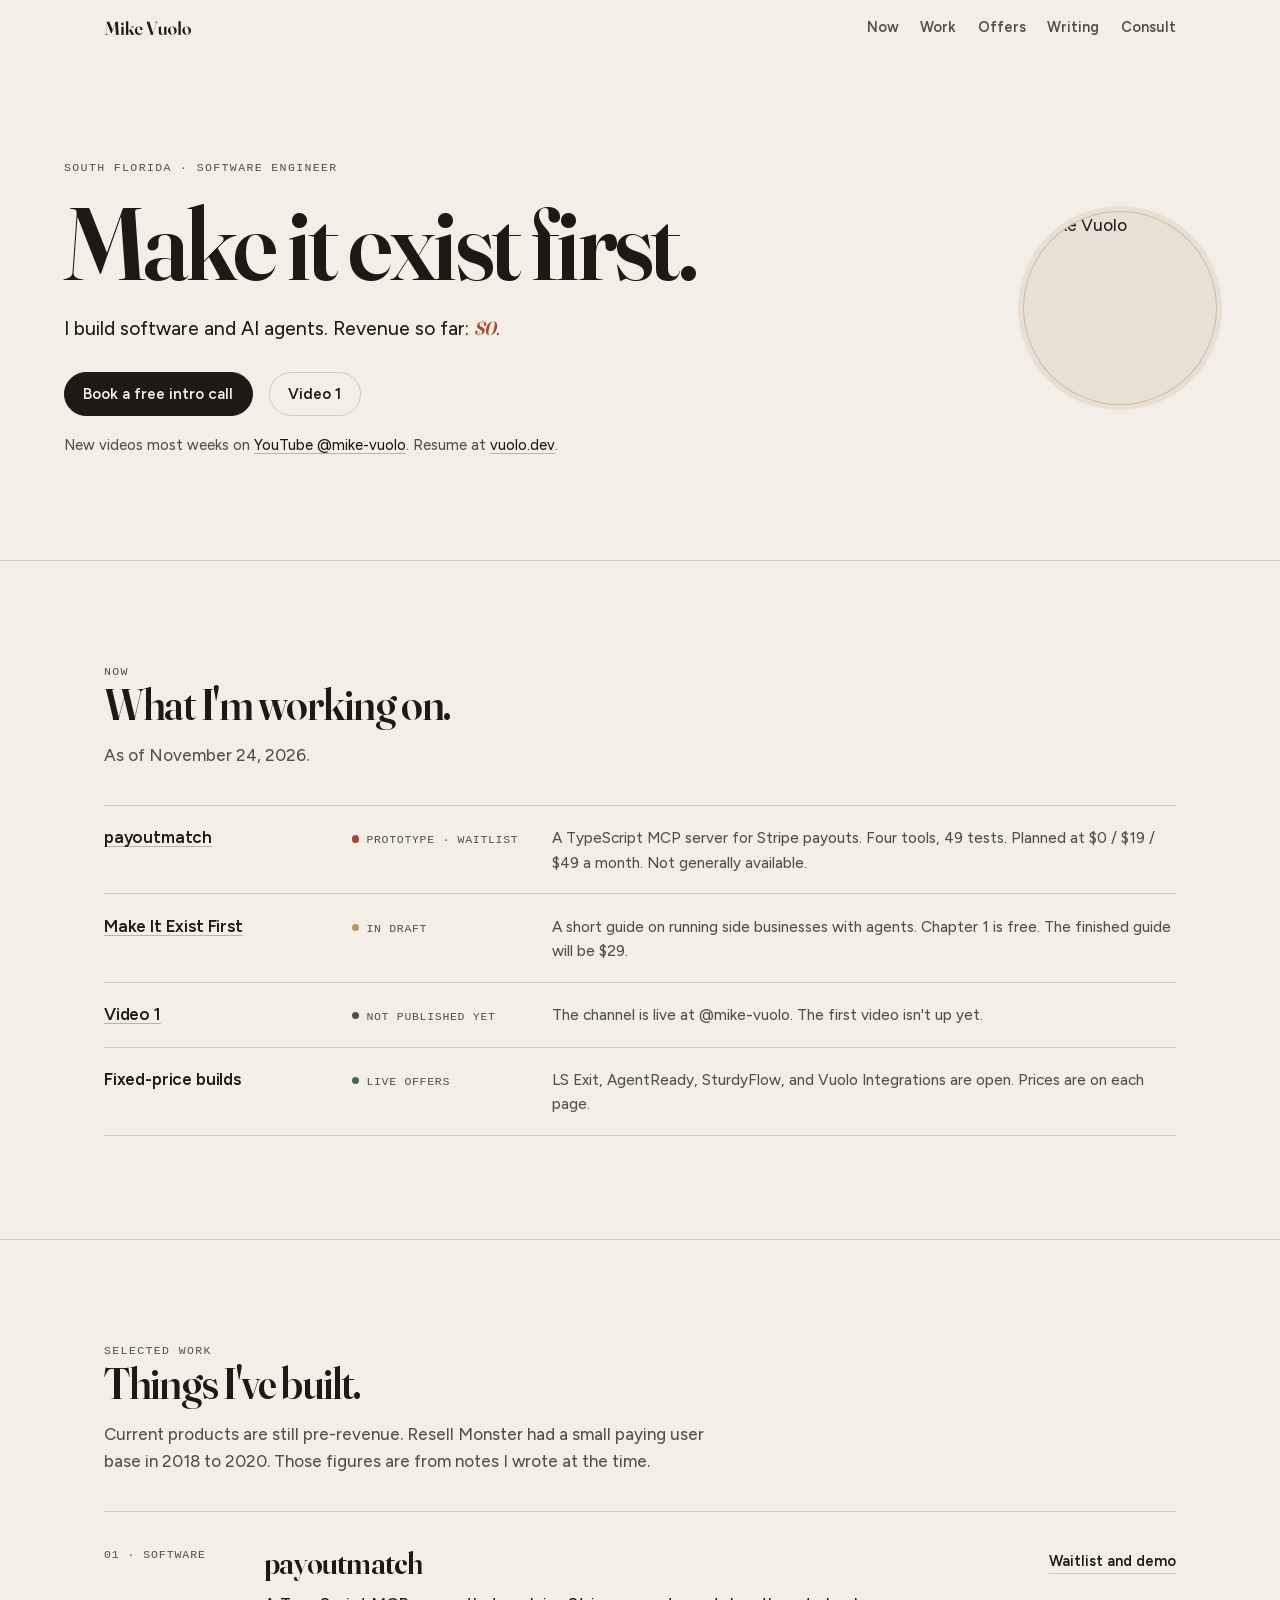
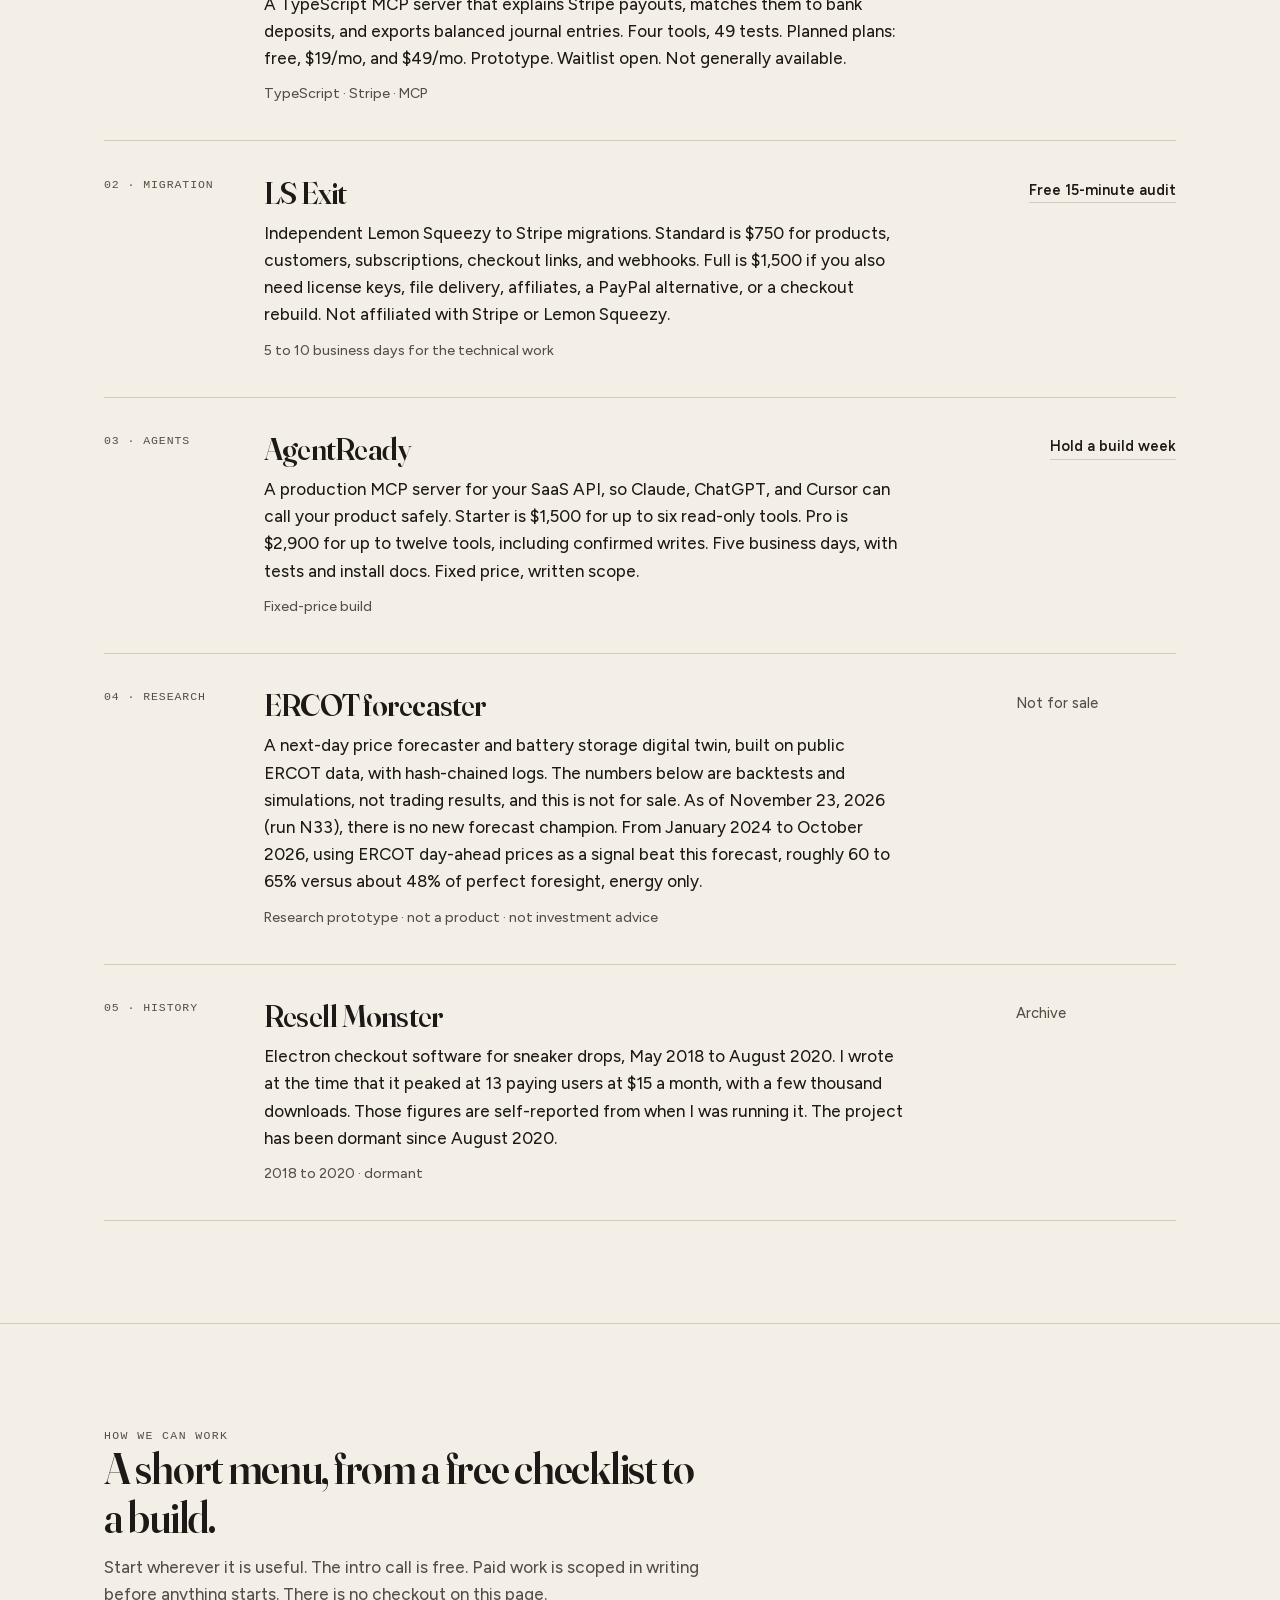
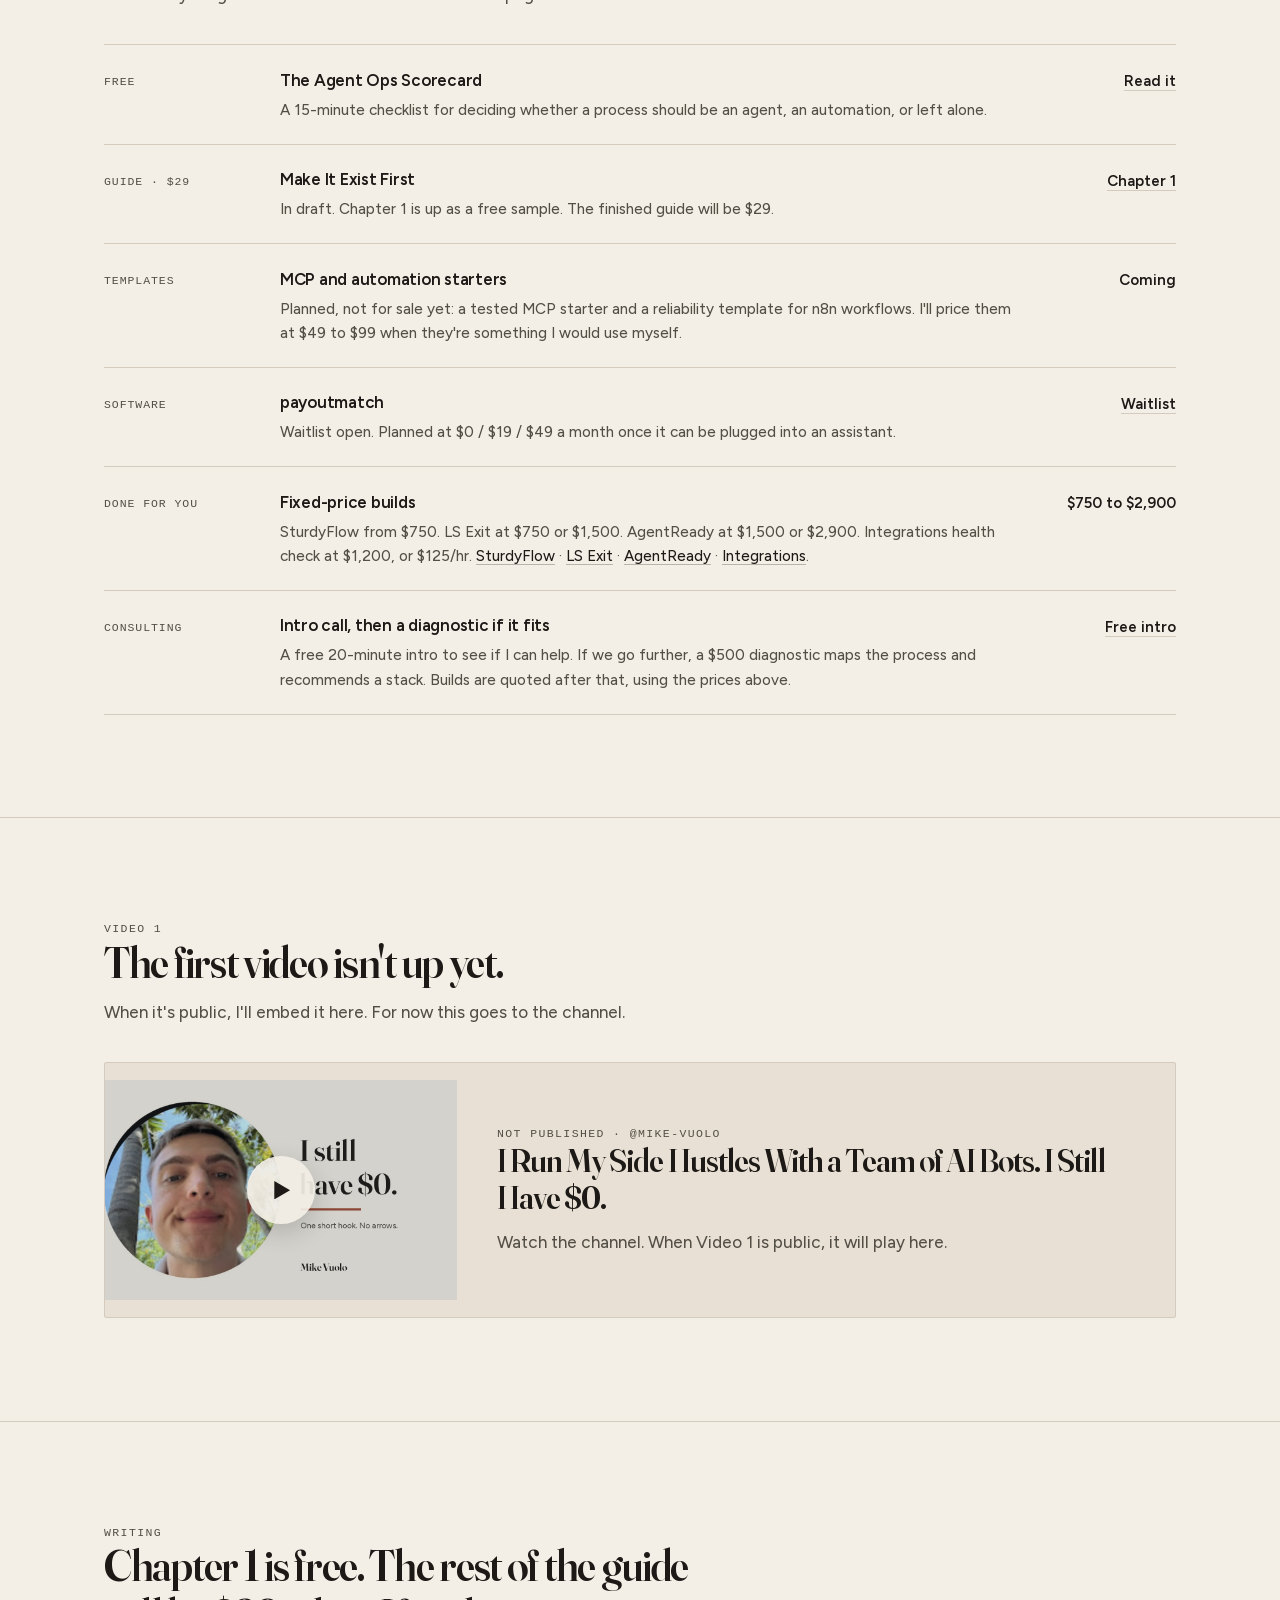
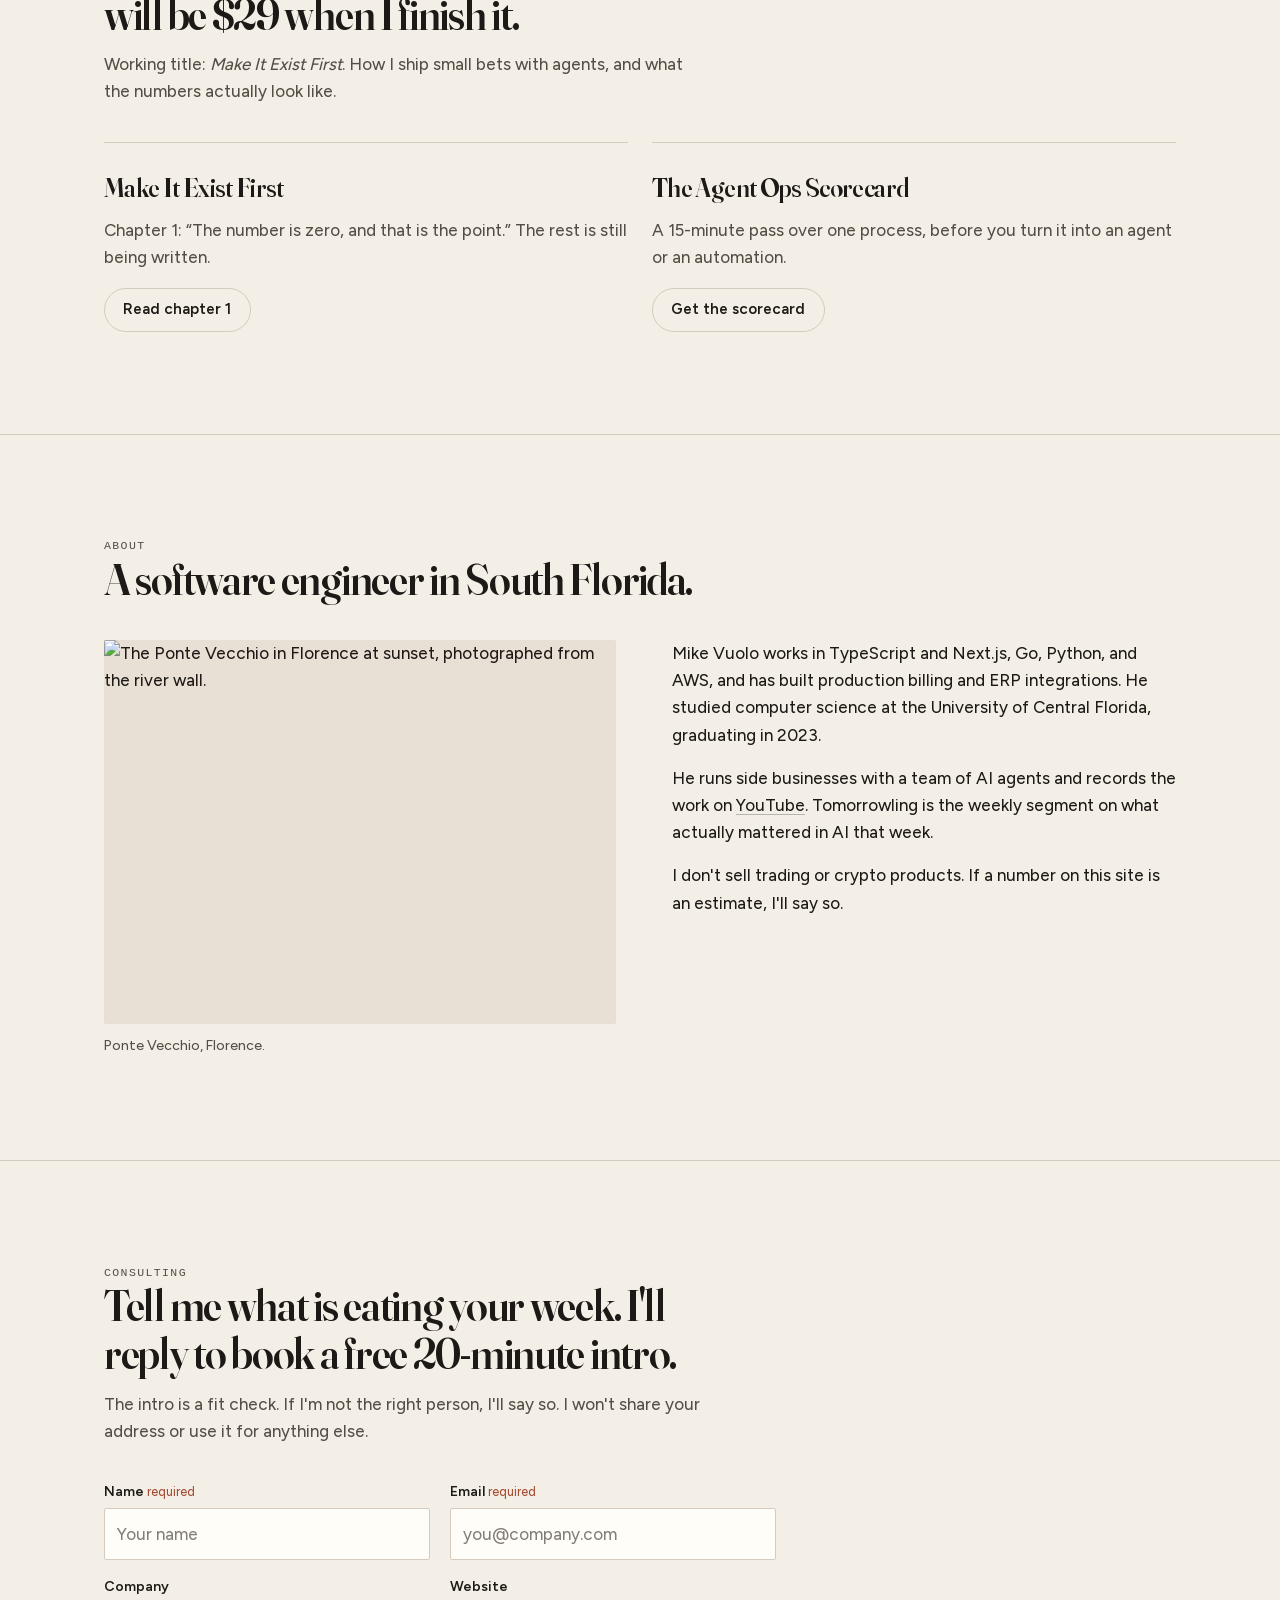
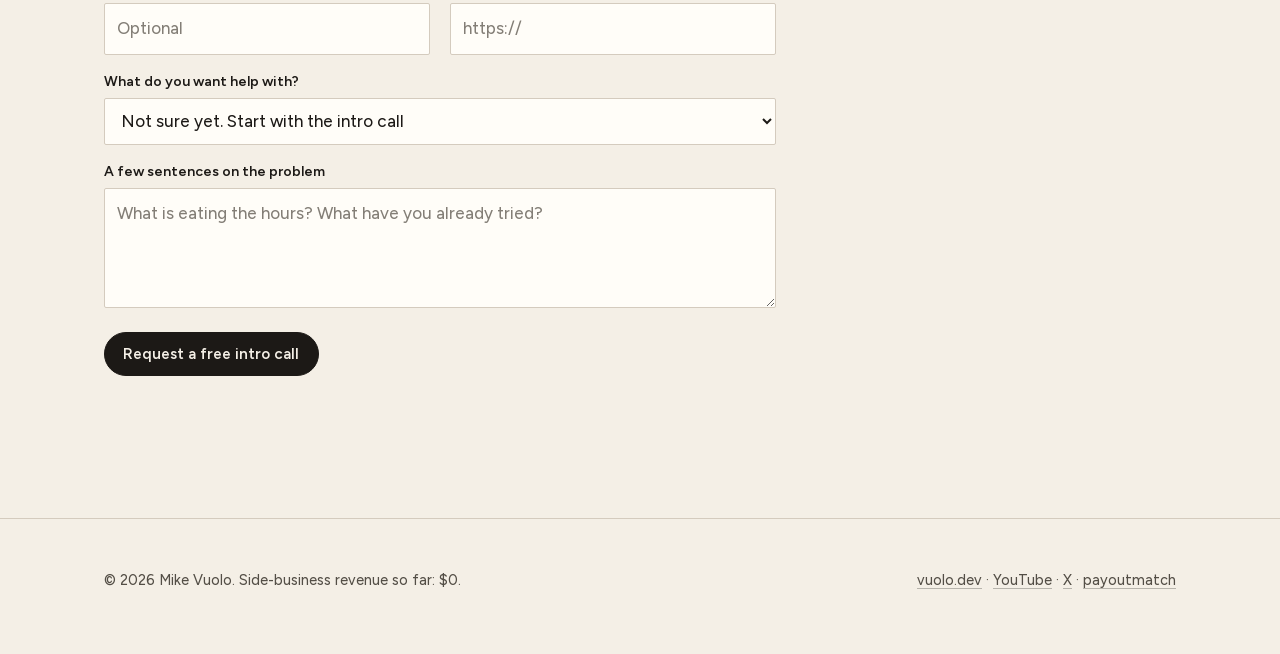
==== commit 0ff0d593: "v3 hub: sharper photos, human copy, no em dashes" ====
--- a/index.html
+++ b/index.html
@@ -3,13 +3,13 @@
 <head>
   <meta charset="utf-8">
   <meta name="viewport" content="width=device-width, initial-scale=1">
-  <title>Mike Vuolo — Make it exist first</title>
-  <meta name="description" content="Mike Vuolo is a software engineer in South Florida. He ships software and AI agents, then publishes the real numbers — including when they are zero.">
+  <title>Mike Vuolo · Make it exist first</title>
+  <meta name="description" content="Mike Vuolo is a software engineer in South Florida. He builds software and AI agents. Side-business revenue so far: $0.">
   <link rel="canonical" href="https://vuolo.github.io/">
   <meta name="theme-color" content="#F4EFE6">
   <meta name="color-scheme" content="light">
-  <meta property="og:title" content="Mike Vuolo — Make it exist first">
-  <meta property="og:description" content="I ship software and AI agents, then I show the real numbers. Side-business revenue so far: $0.">
+  <meta property="og:title" content="Mike Vuolo · Make it exist first">
+  <meta property="og:description" content="I build software and AI agents. Side-business revenue so far: $0.">
   <meta property="og:url" content="https://vuolo.github.io/">
   <meta property="og:type" content="website">
   <meta property="og:image" content="https://vuolo.github.io/assets/og.jpg">
@@ -17,8 +17,8 @@
   <meta property="og:image:height" content="630">
   <meta property="og:image:alt" content="Portrait of Mike Vuolo with the line Make it exist first.">
   <meta name="twitter:card" content="summary_large_image">
-  <meta name="twitter:title" content="Mike Vuolo — Make it exist first">
-  <meta name="twitter:description" content="I ship software and AI agents, then I show the real numbers. Side-business revenue so far: $0.">
+  <meta name="twitter:title" content="Mike Vuolo · Make it exist first">
+  <meta name="twitter:description" content="I build software and AI agents. Side-business revenue so far: $0.">
   <meta name="twitter:image" content="https://vuolo.github.io/assets/og.jpg">
   <link rel="icon" href="/assets/favicon.svg" type="image/svg+xml">
   <link rel="icon" href="/assets/favicon-32.png" type="image/png" sizes="32x32">
@@ -27,7 +27,7 @@
   <link rel="preload" href="/fonts/figtree.woff2" as="font" type="font/woff2" crossorigin>
   <link rel="stylesheet" href="/styles.css">
   <script type="application/ld+json">
-  {"@context":"https://schema.org","@type":"Person","name":"Mike Vuolo","url":"https://vuolo.github.io/","jobTitle":"Software engineer","sameAs":["https://vuolo.dev","https://www.youtube.com/@mike-vuolo"]}
+  {"@context":"https://schema.org","@type":"Person","name":"Mike Vuolo","url":"https://vuolo.github.io/","jobTitle":"Software engineer","sameAs":["https://vuolo.dev","https://www.youtube.com/@mike-vuolo","https://x.com/mike_vuolo"]}
   </script>
 </head>
 <body>
@@ -46,32 +46,34 @@
       </nav>
     </div>
   </header>
-  <img class="band" src="/assets/ponte-800.webp" fetchpriority="low" decoding="async" srcset="/assets/ponte-800.webp 800w, /assets/ponte-1200.webp 1200w, /assets/ponte-1501.webp 1501w" sizes="100vw" width="1501" height="414" alt="The Ponte Vecchio in Florence, used as a slim banner across the top of the page.">
 
   <main id="main">
     <section class="hero wrap">
       <div class="hero-copy">
         <p class="eyebrow">South Florida · software engineer</p>
         <h1>Make it exist first.</h1>
-        <p class="lede">I ship software and AI agents, then I show the real numbers. Side-business revenue so far: <span class="zero">$0</span>. That number stays on this page until it changes.</p>
+        <p class="lede">I build software and AI agents. Revenue so far: <span class="zero">$0</span>.</p>
         <div class="hero-actions">
           <a class="btn btn-primary" href="#consult">Book a free intro call</a>
           <a class="btn btn-ghost" href="#video">Video 1</a>
         </div>
-        <p class="hero-note">New videos most weeks on <a href="https://www.youtube.com/@mike-vuolo">YouTube @mike-vuolo</a>. Resume and earlier writing at <a href="https://vuolo.dev">vuolo.dev</a>.</p>
+        <p class="hero-note">New videos most weeks on <a href="https://www.youtube.com/@mike-vuolo">YouTube @mike-vuolo</a>. Resume at <a href="https://vuolo.dev">vuolo.dev</a>.</p>
       </div>
       <figure class="hero-photo">
-        <img src="/assets/mike-400.webp" fetchpriority="high" srcset="/assets/mike-200.webp 200w, /assets/mike-400.webp 400w" sizes="(max-width: 860px) 152px, 232px" width="400" height="400" alt="Portrait of Mike Vuolo, smiling with both palms raised.">
-        <figcaption>The face stays on the site. The numbers stay honest.</figcaption>
+        <picture>
+          <source type="image/avif" srcset="/assets/mike-192.avif 192w, /assets/mike-384.avif 384w" sizes="(max-width: 860px) 128px, 192px">
+          <source type="image/webp" srcset="/assets/mike-192.webp 192w, /assets/mike-384.webp 384w" sizes="(max-width: 860px) 128px, 192px">
+          <img src="/assets/mike-384.jpg" srcset="/assets/mike-192.jpg 192w, /assets/mike-384.jpg 384w" sizes="(max-width: 860px) 128px, 192px" width="384" height="384" alt="Mike Vuolo" fetchpriority="high">
+        </picture>
       </figure>
     </section>
 
     <section class="section" id="now">
       <div class="wrap">
         <div class="section-head">
-          <p class="eyebrow">Now building</p>
-          <h2>A live list, not a highlight reel.</h2>
-          <p>Status as of November 24, 2026. If something is only a plan, it is marked that way.</p>
+          <p class="eyebrow">Now</p>
+          <h2>What I'm working on.</h2>
+          <p>As of November 24, 2026.</p>
         </div>
         <ol class="now-list">
           <li>
@@ -82,17 +84,17 @@
           <li>
             <span class="now-name"><a href="/guide/chapter-1.html">Make It Exist First</a></span>
             <span class="now-status is-draft"><i aria-hidden="true"></i>In draft</span>
-            <p>A short guide on shipping side businesses with agents and publishing the real numbers. Chapter 1 is free. $29 when the rest exists — not before.</p>
+            <p>A short guide on running side businesses with agents. Chapter 1 is free. The finished guide will be $29.</p>
           </li>
           <li>
             <span class="now-name"><a href="#video">Video 1</a></span>
             <span class="now-status is-soon"><i aria-hidden="true"></i>Not published yet</span>
-            <p>The channel and banner are live at @mike-vuolo. The first video is titled; it is not up yet. No iframe until it is.</p>
+            <p>The channel is live at @mike-vuolo. The first video isn't up yet.</p>
           </li>
           <li>
             <span class="now-name">Fixed-price builds</span>
             <span class="now-status is-live"><i aria-hidden="true"></i>Live offers</span>
-            <p>LS Exit, AgentReady, SturdyFlow, and Vuolo Integrations are priced and open. No public client roster yet — I will not invent one.</p>
+            <p>LS Exit, AgentReady, SturdyFlow, and Vuolo Integrations are open. Prices are on each page.</p>
           </li>
         </ol>
       </div>
@@ -102,8 +104,8 @@
       <div class="wrap">
         <div class="section-head">
           <p class="eyebrow">Selected work</p>
-          <h2>Real builds, with their real status.</h2>
-          <p>Things I have actually built or published, including work that is dormant or not for sale. None of the current products have paying customers yet.</p>
+          <h2>Things I've built.</h2>
+          <p>Current products are still pre-revenue. Resell Monster had a small paying user base in 2018 to 2020. Those figures are from notes I wrote at the time.</p>
         </div>
         <div class="studies">
           <article class="study">
@@ -119,8 +121,8 @@
             <p class="study-kicker">02 · Migration</p>
             <div>
               <h3>LS Exit</h3>
-              <p>Independent Lemon Squeezy → Stripe migrations. Standard is $750 for products, customers, subscriptions, checkout links, and webhooks. Full is $1,500 if you also need license keys, file delivery, affiliates, a PayPal alternative, or a checkout rebuild. Not affiliated with Stripe or Lemon Squeezy. No public case studies yet.</p>
-              <p class="meta">5–10 business days for the technical work</p>
+              <p>Independent Lemon Squeezy to Stripe migrations. Standard is $750 for products, customers, subscriptions, checkout links, and webhooks. Full is $1,500 if you also need license keys, file delivery, affiliates, a PayPal alternative, or a checkout rebuild. Not affiliated with Stripe or Lemon Squeezy.</p>
+              <p class="meta">5 to 10 business days for the technical work</p>
             </div>
             <a class="more" href="https://vuolo.github.io/lsmigrate/">Free 15-minute audit</a>
           </article>
@@ -129,7 +131,7 @@
             <div>
               <h3>AgentReady</h3>
               <p>A production MCP server for your SaaS API, so Claude, ChatGPT, and Cursor can call your product safely. Starter is $1,500 for up to six read-only tools. Pro is $2,900 for up to twelve tools, including confirmed writes. Five business days, with tests and install docs. Fixed price, written scope.</p>
-              <p class="meta">No public client roster yet</p>
+              <p class="meta">Fixed-price build</p>
             </div>
             <a class="more" href="https://vuolo.github.io/agentready/">Hold a build week</a>
           </article>
@@ -137,7 +139,7 @@
             <p class="study-kicker">04 · Research</p>
             <div>
               <h3>ERCOT forecaster</h3>
-              <p>A next-day price forecaster and battery storage digital twin, built on public ERCOT data, with hash-chained logs. The numbers below are backtests and simulations, not trading results, and this is not for sale. As of November 23, 2026 (run N33), there is no new forecast champion. Over January 2024–October 2026, using ERCOT day-ahead prices as a signal beat this forecast — roughly 60–65% versus about 48% of perfect foresight, energy only.</p>
+              <p>A next-day price forecaster and battery storage digital twin, built on public ERCOT data, with hash-chained logs. The numbers below are backtests and simulations, not trading results, and this is not for sale. As of November 23, 2026 (run N33), there is no new forecast champion. From January 2024 to October 2026, using ERCOT day-ahead prices as a signal beat this forecast, roughly 60 to 65% versus about 48% of perfect foresight, energy only.</p>
               <p class="meta">Research prototype · not a product · not investment advice</p>
             </div>
             <span class="quiet">Not for sale</span>
@@ -146,8 +148,8 @@
             <p class="study-kicker">05 · History</p>
             <div>
               <h3>Resell Monster</h3>
-              <p>Electron checkout software for sneaker drops, May 2018–August 2020. I wrote at the time that it peaked at 13 paying users at $15 a month, with a few thousand downloads. Those figures are self-reported from when I was running it. The project has been dormant since August 2020.</p>
-              <p class="meta">2018–2020 · dormant</p>
+              <p>Electron checkout software for sneaker drops, May 2018 to August 2020. I wrote at the time that it peaked at 13 paying users at $15 a month, with a few thousand downloads. Those figures are self-reported from when I was running it. The project has been dormant since August 2020.</p>
+              <p class="meta">2018 to 2020 · dormant</p>
             </div>
             <span class="quiet">Archive</span>
           </article>
@@ -159,7 +161,7 @@
       <div class="wrap">
         <div class="section-head">
           <p class="eyebrow">How we can work</p>
-          <h2>A short ladder, from a free checklist to a build.</h2>
+          <h2>A short menu, from a free checklist to a build.</h2>
           <p>Start wherever it is useful. The intro call is free. Paid work is scoped in writing before anything starts. There is no checkout on this page.</p>
         </div>
         <div class="ladder">
@@ -175,7 +177,7 @@
             <div class="rung">Guide · $29</div>
             <div>
               <h3>Make It Exist First</h3>
-              <p>In draft. Chapter 1 is up as a free sample. I will sell the finished guide at $29 — not before it exists.</p>
+              <p>In draft. Chapter 1 is up as a free sample. The finished guide will be $29.</p>
             </div>
             <div class="amount"><a href="/guide/chapter-1.html">Chapter 1</a></div>
           </div>
@@ -183,7 +185,7 @@
             <div class="rung">Templates</div>
             <div>
               <h3>MCP and automation starters</h3>
-              <p>Planned, not for sale: a tested MCP starter and a reliability template for n8n workflows. I will price them at $49–$99 when they are something I would use myself.</p>
+              <p>Planned, not for sale yet: a tested MCP starter and a reliability template for n8n workflows. I'll price them at $49 to $99 when they're something I would use myself.</p>
             </div>
             <div class="amount">Coming</div>
           </div>
@@ -201,7 +203,7 @@
               <h3>Fixed-price builds</h3>
               <p>SturdyFlow from $750. LS Exit at $750 or $1,500. AgentReady at $1,500 or $2,900. Integrations health check at $1,200, or $125/hr. <a href="https://vuolo.github.io/sturdyflow/">SturdyFlow</a> · <a href="https://vuolo.github.io/lsmigrate/">LS Exit</a> · <a href="https://vuolo.github.io/agentready/">AgentReady</a> · <a href="https://vuolo.github.io/integrations/">Integrations</a>.</p>
             </div>
-            <div class="amount">$750–$2,900</div>
+            <div class="amount">$750 to $2,900</div>
           </div>
           <div class="ladder-row">
             <div class="rung">Consulting</div>
@@ -219,8 +221,8 @@
       <div class="wrap">
         <div class="section-head">
           <p class="eyebrow">Video 1</p>
-          <h2>The first video has a title. It is not up yet.</h2>
-          <p>When it ships, this slot will embed it. Until then, this is a link to the channel — not a blank YouTube player.</p>
+          <h2>The first video isn't up yet.</h2>
+          <p>When it's public, I'll embed it here. For now this goes to the channel.</p>
         </div>
         <a class="video-facade" href="https://www.youtube.com/@mike-vuolo">
           <div class="video-still">
@@ -242,8 +244,8 @@
       <div class="wrap">
         <div class="section-head">
           <p class="eyebrow">Writing</p>
-          <h2>Chapter 1 is free. The rest will be a $29 guide, when it is finished.</h2>
-          <p>Working title: <em>Make It Exist First</em>. Shipping small bets with agents, keeping an honest ledger, and not dressing up a week-old channel as a ten-year studio.</p>
+          <h2>Chapter 1 is free. The rest of the guide will be $29 when I finish it.</h2>
+          <p>Working title: <em>Make It Exist First</em>. How I ship small bets with agents, and what the numbers actually look like.</p>
         </div>
         <div class="writing-row">
           <article class="writing-card">
@@ -264,16 +266,21 @@
       <div class="wrap">
         <div class="section-head">
           <p class="eyebrow">About</p>
-          <h2>A software engineer, not a full-time creator.</h2>
-        </div>
-        <div class="bio">
-          <div>
-            <p>Mike Vuolo is a software engineer in South Florida. He works in TypeScript and Next.js, Go, Python, and AWS, and has built production billing and ERP integrations. He studied computer science at the University of Central Florida, graduating in 2023.</p>
-            <p>He runs his side businesses with a team of AI agents and records the work on <a href="https://www.youtube.com/@mike-vuolo">YouTube</a>. Tomorrowling is the weekly segment on what actually mattered in AI that week.</p>
-          </div>
-          <div>
-            <p>This site is the hub for that work and for the offers above. It is new. The design is meant to be calm and consistent, not to imply a longer public track record than I have.</p>
-            <p>I do not sell trading or crypto products. I do not invent clients, testimonials, revenue, or follower counts. If a number is an estimate, I will say so.</p>
+          <h2>A software engineer in South Florida.</h2>
+        </div>
+        <div class="about-grid">
+          <figure class="frame">
+            <picture>
+              <source type="image/avif" srcset="/assets/ponte-512.avif 512w, /assets/ponte-768.avif 768w, /assets/ponte-1024.avif 1024w" sizes="(max-width: 860px) min(100vw, 512px), 512px">
+              <source type="image/webp" srcset="/assets/ponte-512.webp 512w, /assets/ponte-768.webp 768w, /assets/ponte-1024.webp 1024w" sizes="(max-width: 860px) min(100vw, 512px), 512px">
+              <img src="/assets/ponte-512.jpg" srcset="/assets/ponte-512.jpg 512w, /assets/ponte-768.jpg 768w, /assets/ponte-1024.jpg 1024w" sizes="(max-width: 860px) min(100vw, 512px), 512px" width="1024" height="768" alt="The Ponte Vecchio in Florence at sunset, photographed from the river wall." loading="lazy" decoding="async">
+            </picture>
+            <figcaption>Ponte Vecchio, Florence.</figcaption>
+          </figure>
+          <div class="bio">
+            <p>Mike Vuolo works in TypeScript and Next.js, Go, Python, and AWS, and has built production billing and ERP integrations. He studied computer science at the University of Central Florida, graduating in 2023.</p>
+            <p>He runs side businesses with a team of AI agents and records the work on <a href="https://www.youtube.com/@mike-vuolo">YouTube</a>. Tomorrowling is the weekly segment on what actually mattered in AI that week.</p>
+            <p>I don't sell trading or crypto products. If a number on this site is an estimate, I'll say so.</p>
           </div>
         </div>
       </div>
@@ -283,8 +290,8 @@
       <div class="wrap">
         <div class="section-head">
           <p class="eyebrow">Consulting</p>
-          <h2>Tell me what is eating your week. I will reply to book a free 20-minute intro.</h2>
-          <p>The intro is a fit check, not a sales gauntlet. If I am not the right person, I will say so. I will not share your address or use it for anything else.</p>
+          <h2>Tell me what is eating your week. I'll reply to book a free 20-minute intro.</h2>
+          <p>The intro is a fit check. If I'm not the right person, I'll say so. I won't share your address or use it for anything else.</p>
         </div>
         <form class="form" id="intake-form" novalidate>
           <div class="honeypot" aria-hidden="true">
@@ -309,10 +316,10 @@
           <div class="field field-full">
             <label for="interest">What do you want help with?</label>
             <select id="interest" name="interest">
-              <option value="Not sure yet">Not sure yet — start with the intro call</option>
+              <option value="Not sure yet">Not sure yet. Start with the intro call</option>
               <option value="AgentReady MCP build">An MCP server for my product (AgentReady)</option>
               <option value="SturdyFlow automation">A reliable automation (SturdyFlow)</option>
-              <option value="LS Exit migration">Lemon Squeezy → Stripe (LS Exit)</option>
+              <option value="LS Exit migration">Lemon Squeezy to Stripe (LS Exit)</option>
               <option value="Integrations">Billing or ERP integration work</option>
               <option value="Diagnostic">A $500 diagnostic of our processes</option>
               <option value="Other">Something else</option>
@@ -333,10 +340,11 @@
 
   <footer class="footer">
     <div class="wrap footer-row">
-      <p>© 2026 Mike Vuolo. Side-business revenue so far: $0. No testimonials yet.</p>
+      <p>© 2026 Mike Vuolo. Side-business revenue so far: $0.</p>
       <p>
         <a href="https://vuolo.dev">vuolo.dev</a>
         · <a href="https://www.youtube.com/@mike-vuolo">YouTube</a>
+        · <a href="https://x.com/mike_vuolo">X</a>
         · <a href="https://vuolo.github.io/payoutmatch/">payoutmatch</a>
       </p>
     </div>
--- a/styles.css
+++ b/styles.css
@@ -120,18 +120,9 @@
 .nav-links a { text-decoration: none; color: var(--muted); }
 .nav-links a:hover { color: var(--ink); }
 
-.band {
-  display: block;
-  height: 5.5rem;
-  width: 100%;
-  object-fit: cover;
-  object-position: 50% 42%;
-  border-bottom: 1px solid var(--rule);
-}
-
 .hero {
   display: grid;
-  grid-template-columns: minmax(0, 1fr) 16rem;
+  grid-template-columns: minmax(0, 1fr) 12rem;
   gap: clamp(2rem, 5vw, 4.5rem);
   align-items: center;
   padding: clamp(3.5rem, 8vw, 7.5rem) 0 clamp(4rem, 8vw, 7rem);
@@ -181,20 +172,14 @@
 .hero-photo {
   margin: 0;
   justify-self: end;
-  width: 14.5rem;
+  width: 12rem;
 }
 .hero-photo img {
-  width: 14.5rem;
-  height: 14.5rem;
+  width: 12rem;
+  height: 12rem;
   border-radius: 50%;
   background: var(--paper-deep);
-  box-shadow: 0 0 0 1px color-mix(in srgb, var(--gold) 50%, transparent), 0 0 0 10px var(--paper-deep);
-}
-.hero-photo figcaption {
-  margin-top: 1.15rem;
-  text-align: center;
-  font-size: 0.8rem;
-  color: var(--muted);
+  box-shadow: 0 0 0 1px color-mix(in srgb, var(--gold) 50%, transparent), 0 0 0 6px var(--paper-deep);
 }
 
 .btn {
@@ -240,7 +225,7 @@
 }
 .section-head p { margin: 0; color: var(--muted); }
 
-/* Now building — Linear-like status list */
+/* Now building: Linear-like status list */
 .now-list {
   list-style: none;
   margin: 0;
@@ -282,7 +267,7 @@
 .now-list p { margin: 0; color: var(--muted); font-size: 0.95rem; }
 .now-list a { color: inherit; }
 
-/* Case studies — editorial rows, not a card farm */
+/* Case studies: editorial rows, not a card farm */
 .studies { display: grid; gap: 0; }
 .study {
   display: grid;
@@ -354,7 +339,7 @@
 }
 .amount a { text-decoration: none; border-bottom: 1px solid var(--rule); }
 
-/* Video facade — no iframe until a real video exists */
+/* Video facade: no iframe until a real video exists */
 .video-facade {
   display: grid;
   grid-template-columns: minmax(12rem, 22rem) minmax(0, 1fr);
@@ -422,10 +407,26 @@
 }
 .writing-card p { margin: 0 0 1rem; color: var(--muted); }
 
-.bio {
-  display: grid;
-  grid-template-columns: 1fr 1fr;
-  gap: 2.5rem 4rem;
+.about-grid {
+  display: grid;
+  grid-template-columns: minmax(0, 32rem) minmax(0, 1fr);
+  gap: 2.5rem 3.5rem;
+  align-items: start;
+}
+.frame {
+  margin: 0;
+  max-width: 32rem;
+}
+.frame img {
+  width: 100%;
+  height: auto;
+  border-radius: 2px;
+  background: var(--paper-deep);
+}
+.frame figcaption {
+  margin-top: 0.7rem;
+  font-size: 0.88rem;
+  color: var(--muted);
 }
 .bio p { margin: 0 0 1rem; }
 .bio p:last-child { margin-bottom: 0; }
@@ -536,17 +537,12 @@
   .hero-photo {
     order: -1;
     justify-self: start;
-    width: auto;
-    display: grid;
-    grid-template-columns: 6.75rem minmax(0, 1fr);
-    gap: 0.9rem 1rem;
-    align-items: center;
+    width: 8rem;
   }
   .hero-photo img {
-    width: 6.75rem;
-    height: 6.75rem;
+    width: 8rem;
+    height: 8rem;
   }
-  .hero-photo figcaption { text-align: left; margin-top: 0; }
   .now-list li,
   .study,
   .ladder-row {
@@ -554,10 +550,9 @@
     gap: 0.35rem;
   }
   .study .more, .amount { justify-self: start; text-align: left; padding-top: 0.35rem; }
-  .video-facade, .writing-row, .bio, .form { grid-template-columns: 1fr; }
+  .video-facade, .writing-row, .about-grid, .form { grid-template-columns: 1fr; }
   .video-copy { padding: 0 1.25rem 1.5rem; }
   .nav-links { gap: 0.85rem; font-size: 0.82rem; }
-  .band { height: 3.75rem; }
 }
 
 @media (max-width: 520px) {
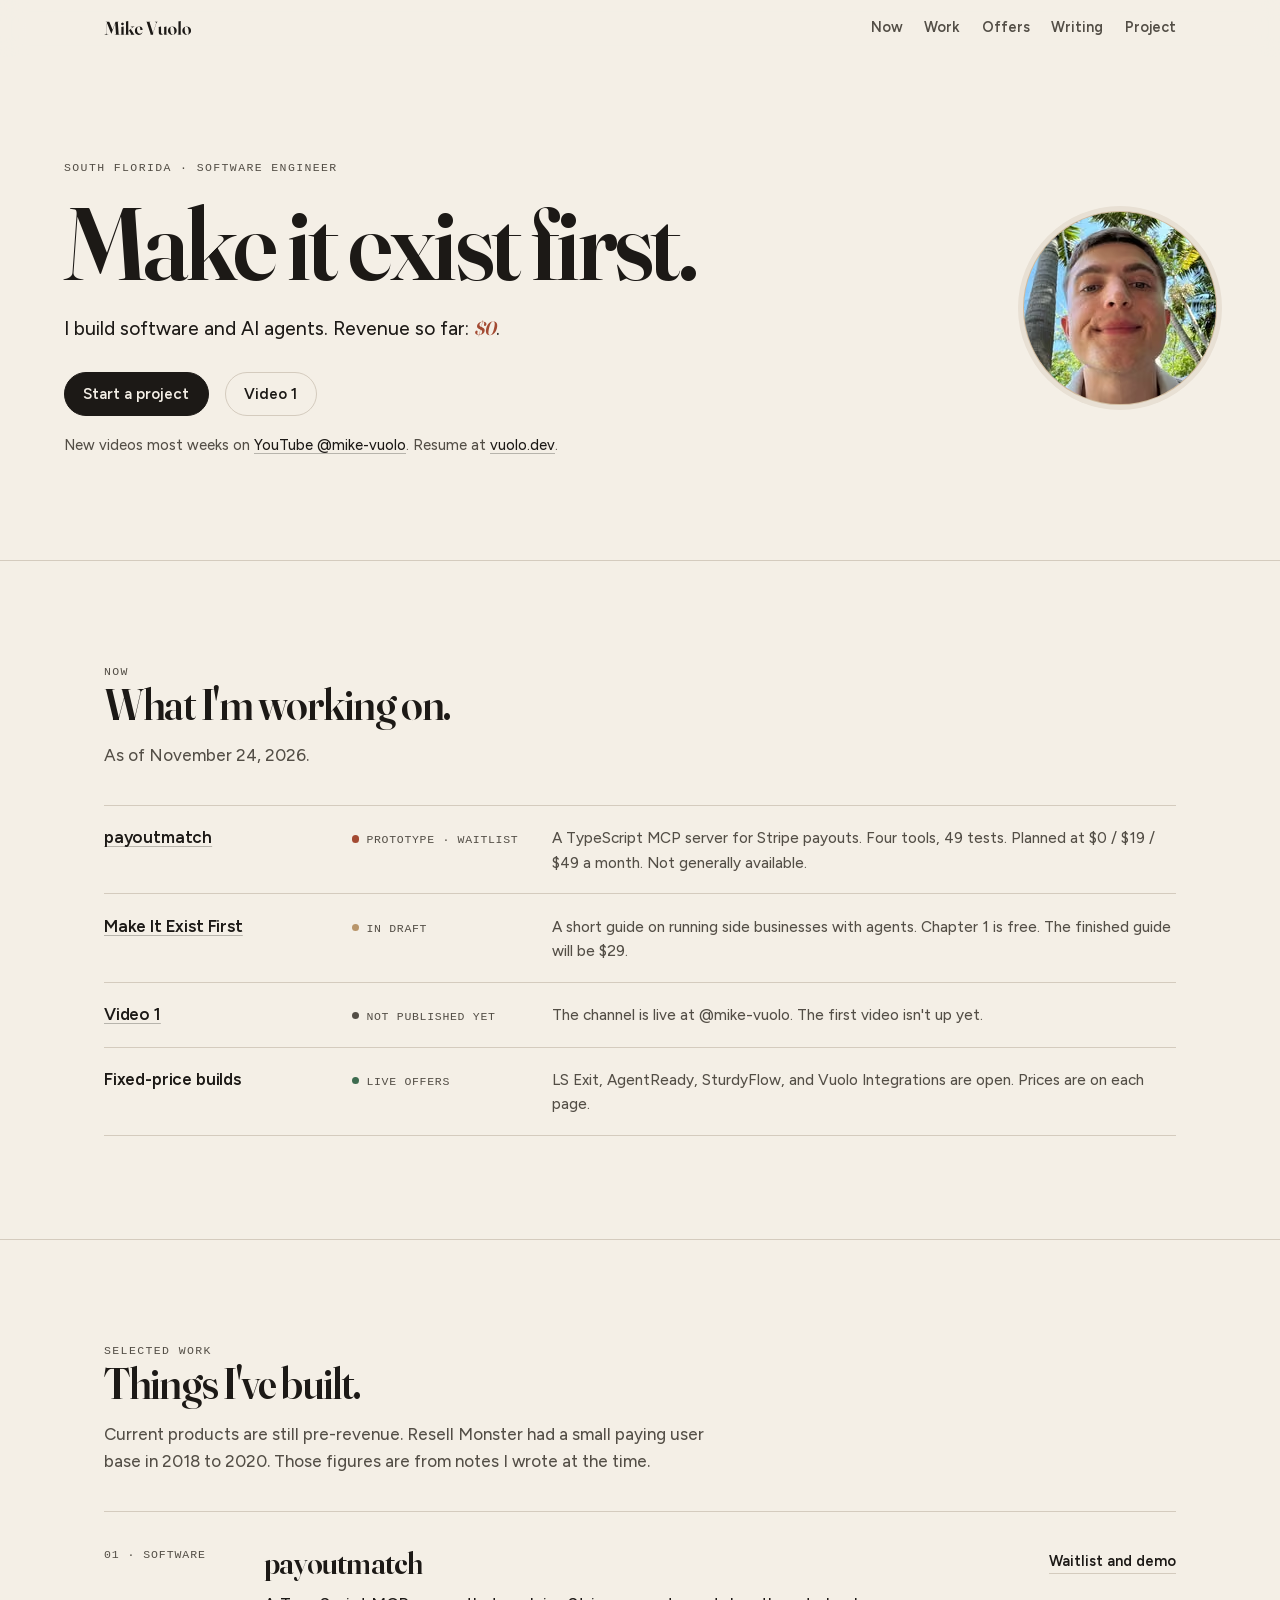
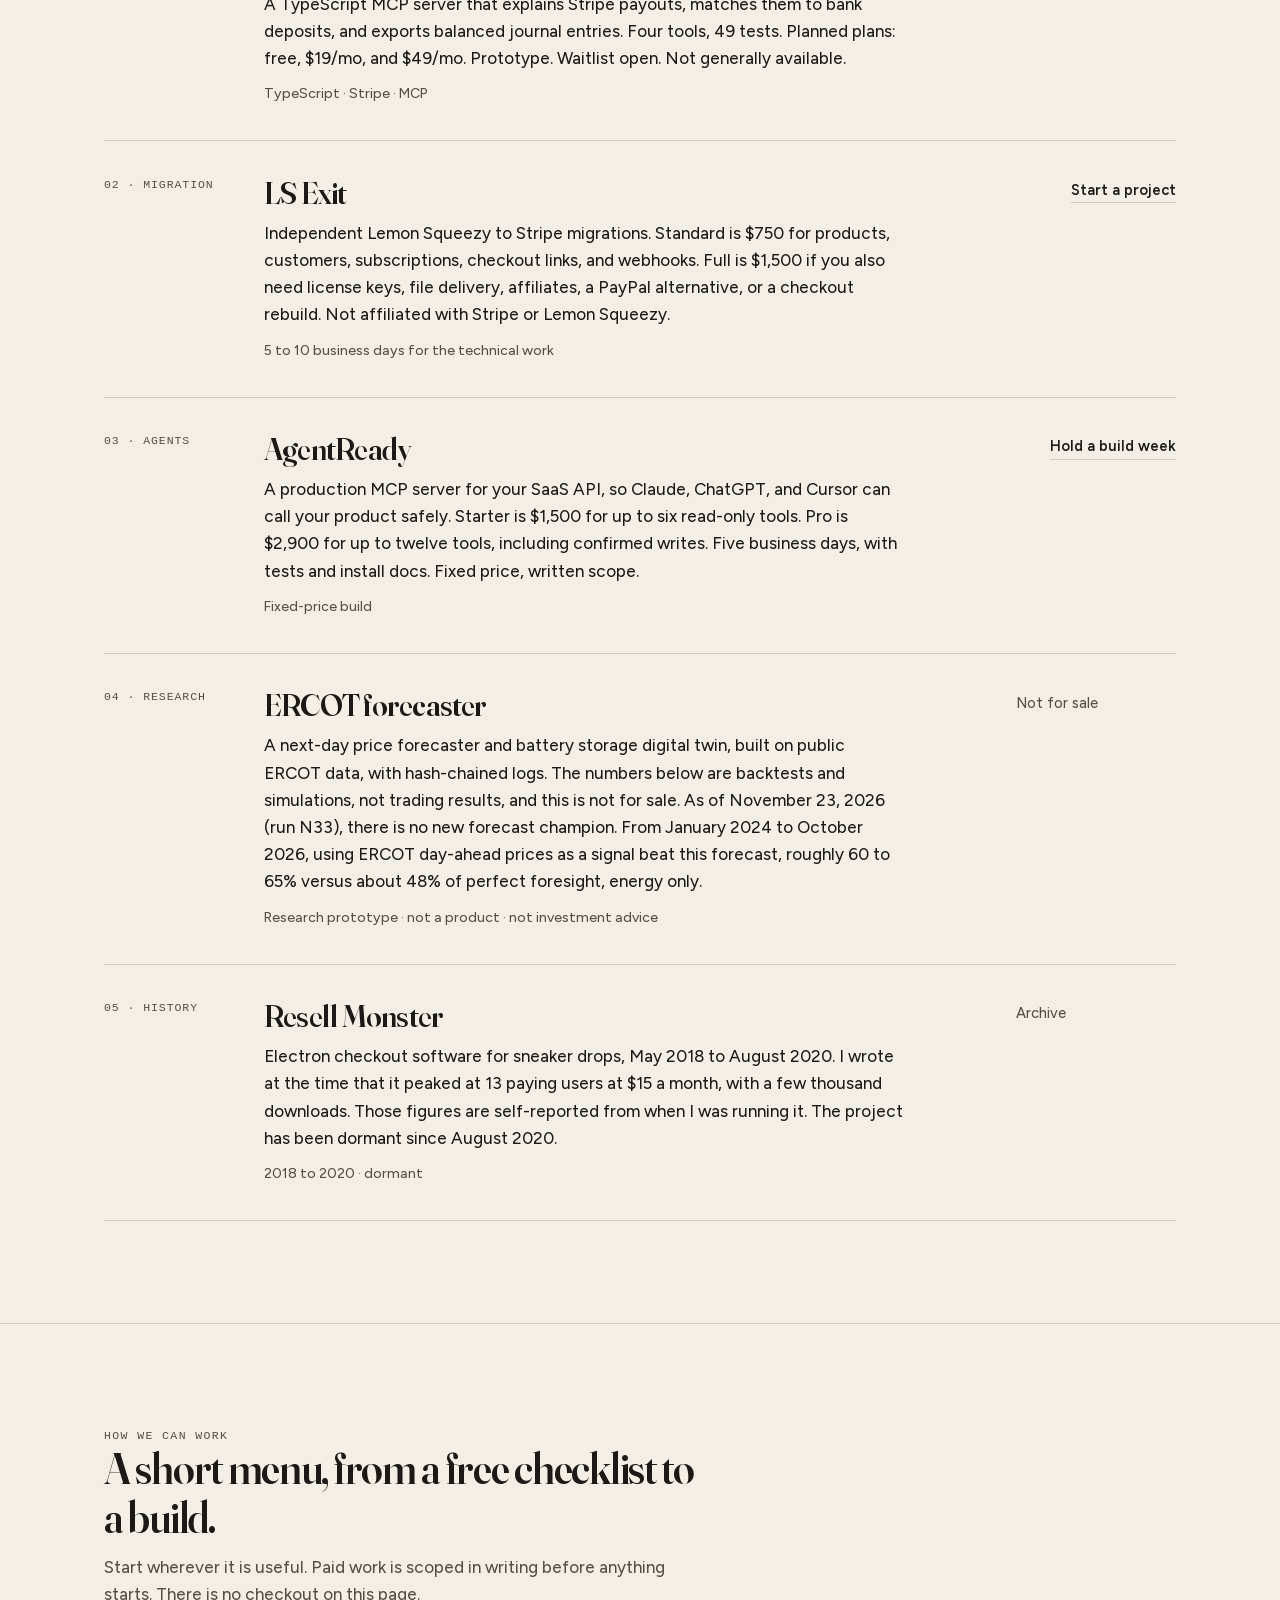
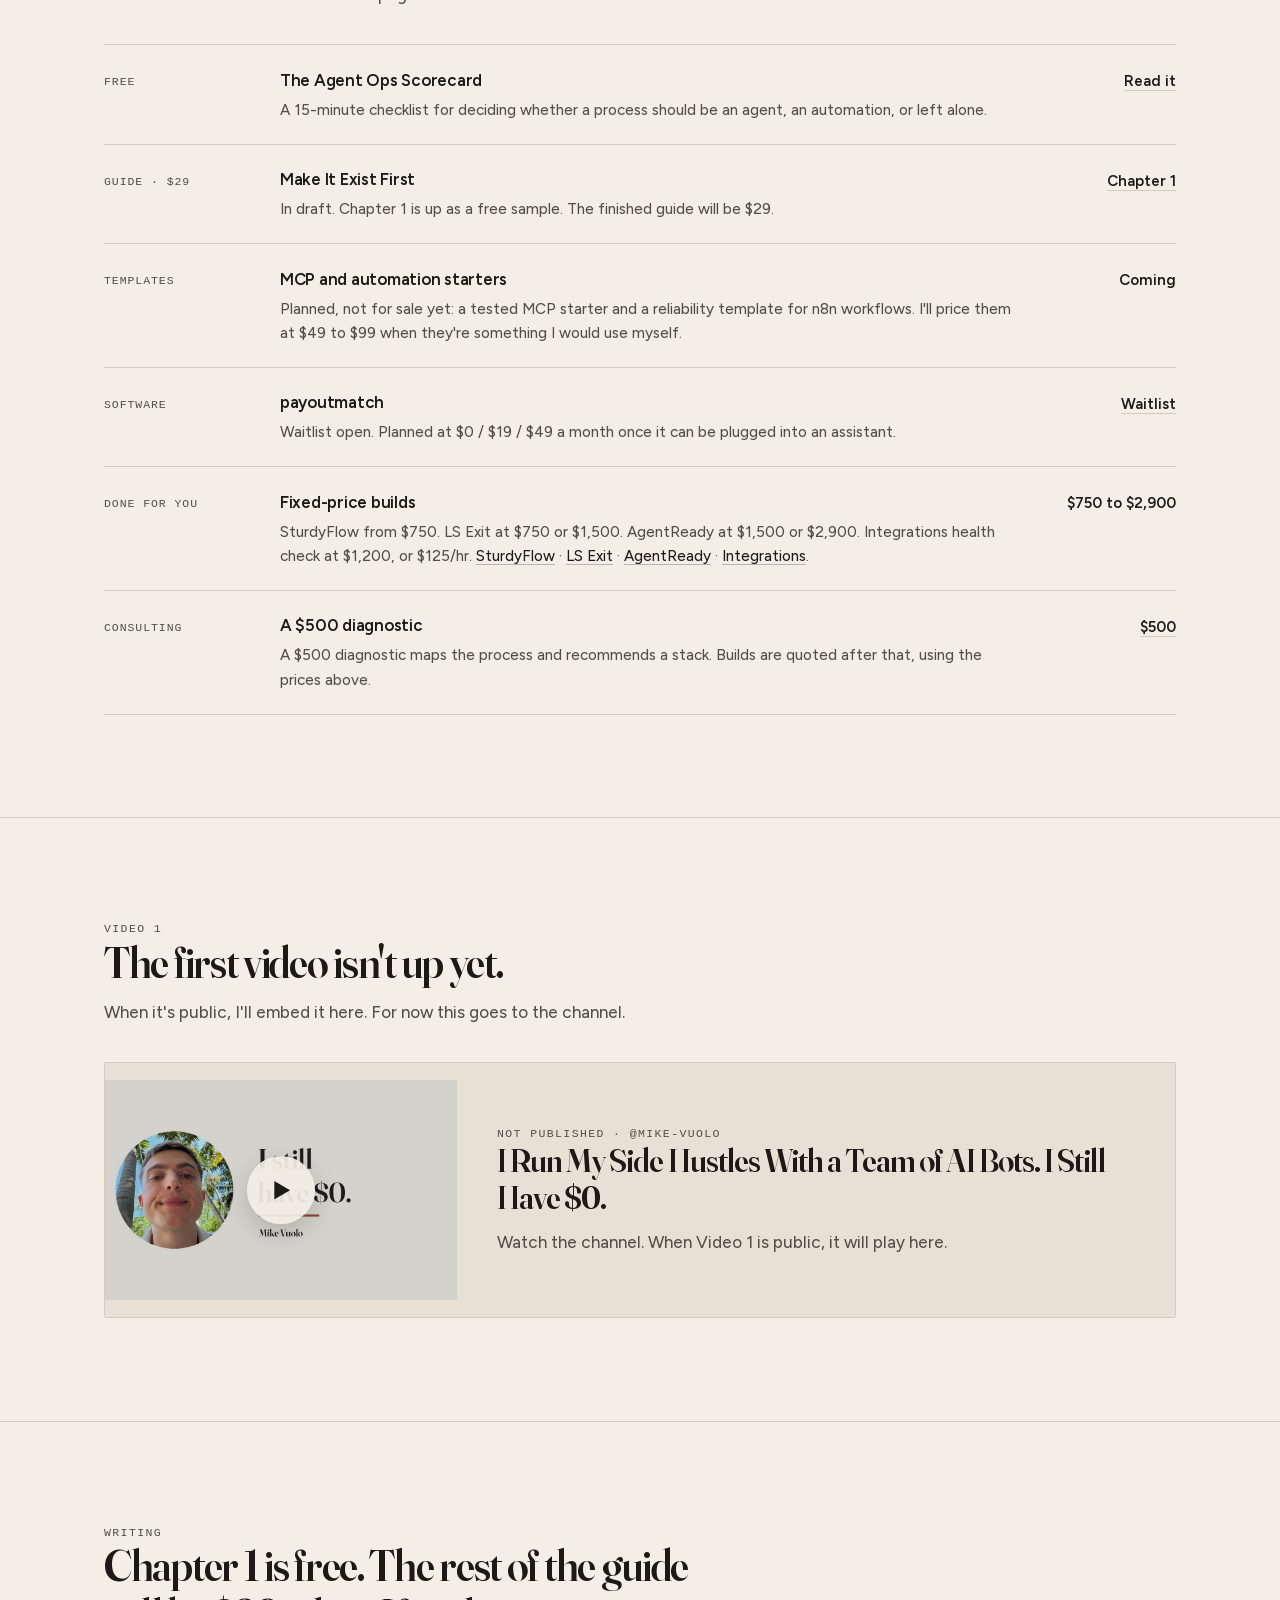
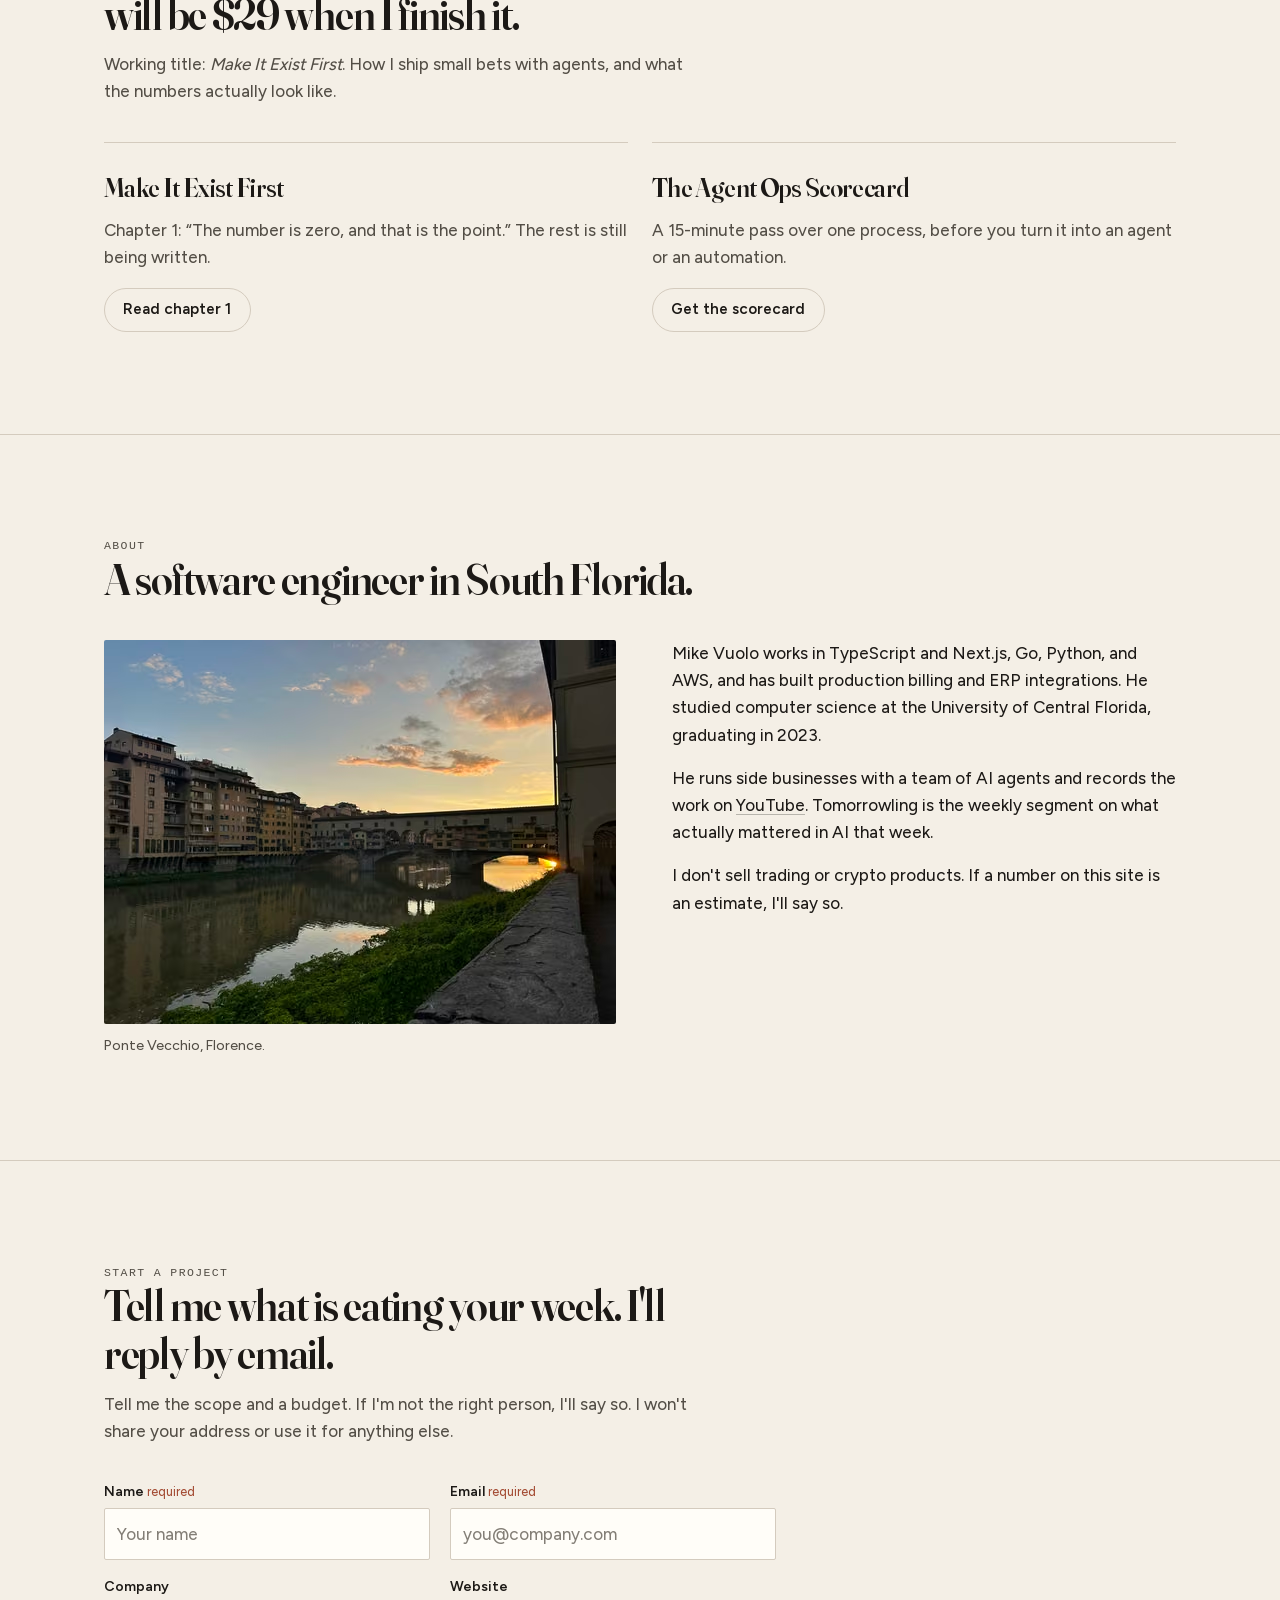
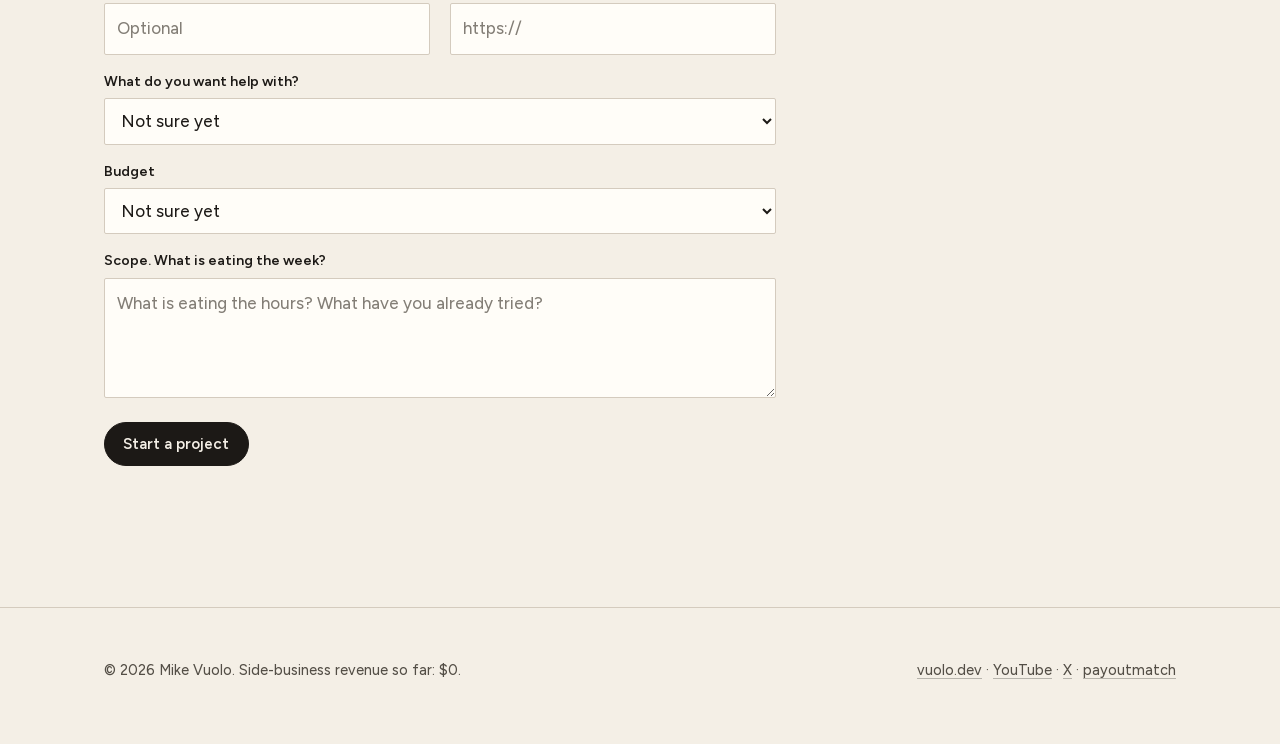
==== commit 54be9b37: "Replace free intro-call CTAs with Start a project and the $500 diagnostic" ====
--- a/index.html
+++ b/index.html
@@ -41,7 +41,7 @@
           <li><a href="#work">Work</a></li>
           <li><a href="#offers">Offers</a></li>
           <li><a href="#guide">Writing</a></li>
-          <li><a href="#consult">Consult</a></li>
+          <li><a href="#consult">Project</a></li>
         </ul>
       </nav>
     </div>
@@ -54,7 +54,7 @@
         <h1>Make it exist first.</h1>
         <p class="lede">I build software and AI agents. Revenue so far: <span class="zero">$0</span>.</p>
         <div class="hero-actions">
-          <a class="btn btn-primary" href="#consult">Book a free intro call</a>
+          <a class="btn btn-primary" href="#consult">Start a project</a>
           <a class="btn btn-ghost" href="#video">Video 1</a>
         </div>
         <p class="hero-note">New videos most weeks on <a href="https://www.youtube.com/@mike-vuolo">YouTube @mike-vuolo</a>. Resume at <a href="https://vuolo.dev">vuolo.dev</a>.</p>
@@ -124,7 +124,7 @@
               <p>Independent Lemon Squeezy to Stripe migrations. Standard is $750 for products, customers, subscriptions, checkout links, and webhooks. Full is $1,500 if you also need license keys, file delivery, affiliates, a PayPal alternative, or a checkout rebuild. Not affiliated with Stripe or Lemon Squeezy.</p>
               <p class="meta">5 to 10 business days for the technical work</p>
             </div>
-            <a class="more" href="https://vuolo.github.io/lsmigrate/">Free 15-minute audit</a>
+            <a class="more" href="https://vuolo.github.io/lsmigrate/">Start a project</a>
           </article>
           <article class="study">
             <p class="study-kicker">03 · Agents</p>
@@ -162,7 +162,7 @@
         <div class="section-head">
           <p class="eyebrow">How we can work</p>
           <h2>A short menu, from a free checklist to a build.</h2>
-          <p>Start wherever it is useful. The intro call is free. Paid work is scoped in writing before anything starts. There is no checkout on this page.</p>
+          <p>Start wherever it is useful. Paid work is scoped in writing before anything starts. There is no checkout on this page.</p>
         </div>
         <div class="ladder">
           <div class="ladder-row">
@@ -208,10 +208,10 @@
           <div class="ladder-row">
             <div class="rung">Consulting</div>
             <div>
-              <h3>Intro call, then a diagnostic if it fits</h3>
-              <p>A free 20-minute intro to see if I can help. If we go further, a $500 diagnostic maps the process and recommends a stack. Builds are quoted after that, using the prices above.</p>
-            </div>
-            <div class="amount"><a href="#consult">Free intro</a></div>
+              <h3>A $500 diagnostic</h3>
+              <p>A $500 diagnostic maps the process and recommends a stack. Builds are quoted after that, using the prices above.</p>
+            </div>
+            <div class="amount"><a href="#consult">$500</a></div>
           </div>
         </div>
       </div>
@@ -289,9 +289,9 @@
     <section class="section" id="consult">
       <div class="wrap">
         <div class="section-head">
-          <p class="eyebrow">Consulting</p>
-          <h2>Tell me what is eating your week. I'll reply to book a free 20-minute intro.</h2>
-          <p>The intro is a fit check. If I'm not the right person, I'll say so. I won't share your address or use it for anything else.</p>
+          <p class="eyebrow">Start a project</p>
+          <h2>Tell me what is eating your week. I'll reply by email.</h2>
+          <p>Tell me the scope and a budget. If I'm not the right person, I'll say so. I won't share your address or use it for anything else.</p>
         </div>
         <form class="form" id="intake-form" novalidate>
           <div class="honeypot" aria-hidden="true">
@@ -316,7 +316,7 @@
           <div class="field field-full">
             <label for="interest">What do you want help with?</label>
             <select id="interest" name="interest">
-              <option value="Not sure yet">Not sure yet. Start with the intro call</option>
+              <option value="Not sure yet">Not sure yet</option>
               <option value="AgentReady MCP build">An MCP server for my product (AgentReady)</option>
               <option value="SturdyFlow automation">A reliable automation (SturdyFlow)</option>
               <option value="LS Exit migration">Lemon Squeezy to Stripe (LS Exit)</option>
@@ -326,11 +326,21 @@
             </select>
           </div>
           <div class="field field-full">
-            <label for="note">A few sentences on the problem</label>
+            <label for="budget">Budget</label>
+            <select id="budget" name="budget">
+              <option value="Not sure yet">Not sure yet</option>
+              <option value="$500 diagnostic">$500 diagnostic</option>
+              <option value="$750 to $1,500">$750 to $1,500</option>
+              <option value="$1,500 to $2,900">$1,500 to $2,900</option>
+              <option value="Something else">Something else</option>
+            </select>
+          </div>
+          <div class="field field-full">
+            <label for="note">Scope. What is eating the week?</label>
             <textarea id="note" name="note" placeholder="What is eating the hours? What have you already tried?"></textarea>
           </div>
           <div class="field-full">
-            <button type="submit" class="btn btn-primary" id="intake-submit">Request a free intro call</button>
+            <button type="submit" class="btn btn-primary" id="intake-submit">Start a project</button>
           </div>
           <p class="form-msg field-full" id="form-msg" role="status"></p>
         </form>
